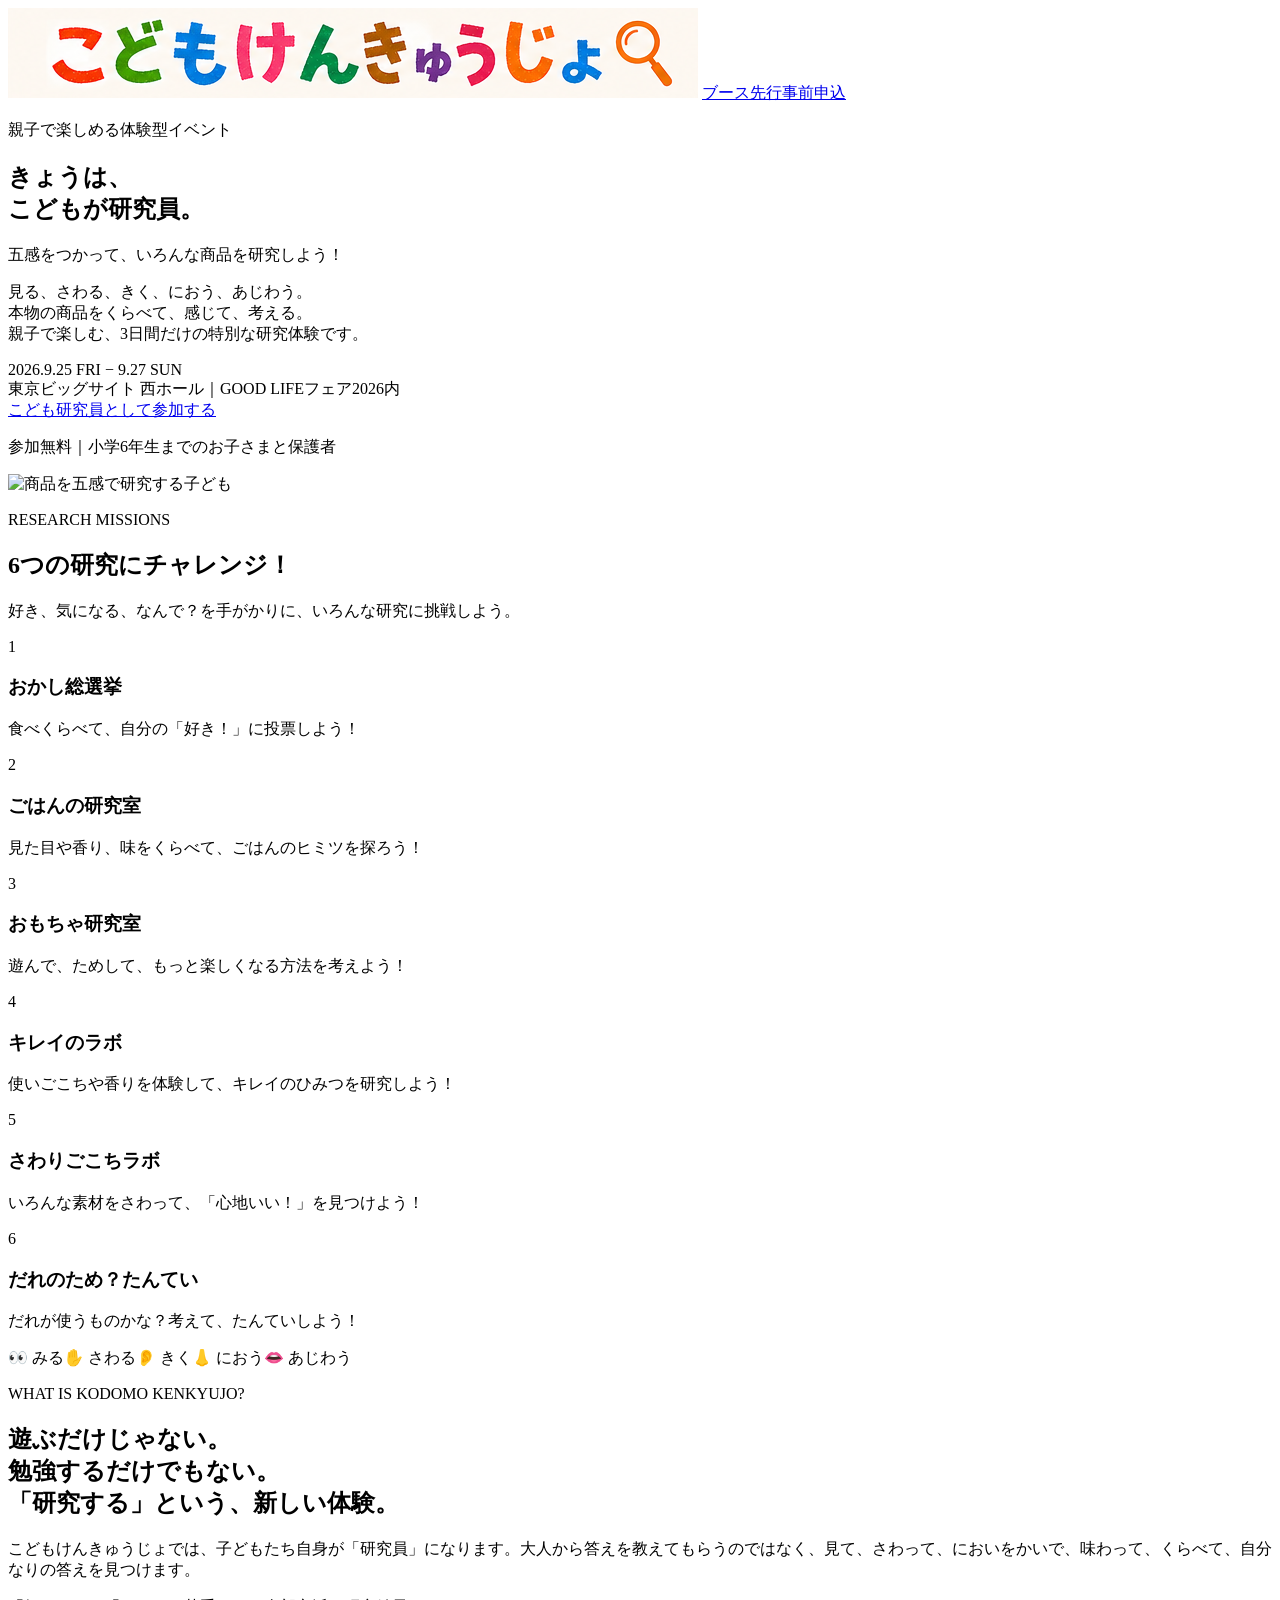
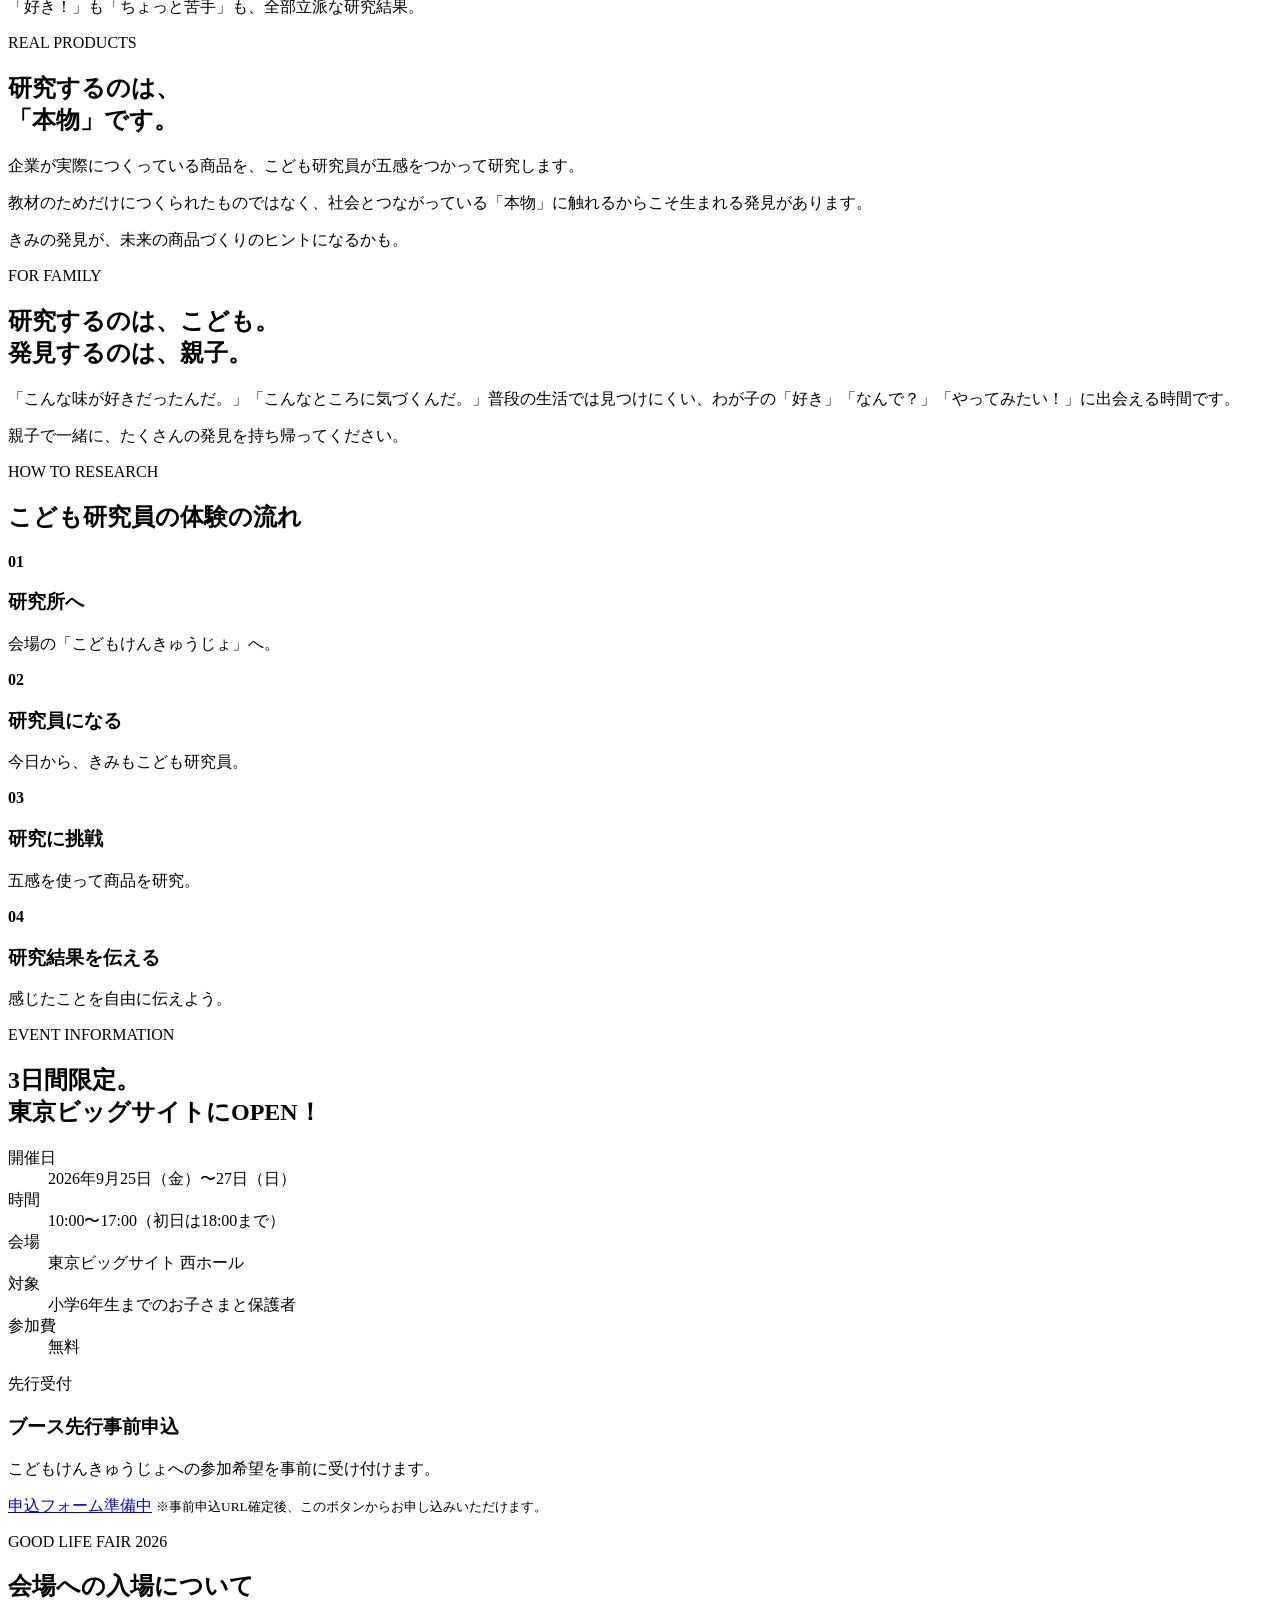
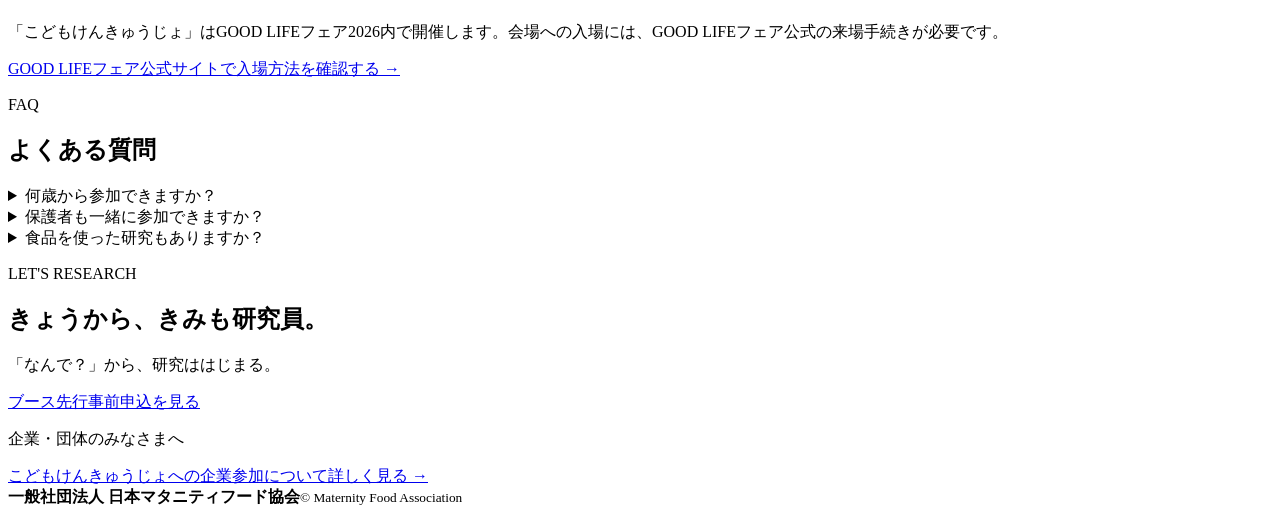
==== toc/index.html @ bef68f4d "Add general visitor LP" ====
<!doctype html>
<html lang="ja">
<head>
<meta charset="utf-8">
<meta name="viewport" content="width=device-width,initial-scale=1">
<title>たべものとくらしの こどもけんきゅうじょ｜きょうは、こどもが研究員。</title>
<meta name="description" content="こどもが研究員になり、五感で本物の商品を研究する親子向け体験イベント。2026年9月25日〜27日、東京ビッグサイト GOOD LIFEフェア2026内で開催。">
<link rel="stylesheet" href="style.css">
</head>
<body>
<header class="site-header">
  <div class="wrap header-inner">
    <a href="#top" class="brand"><img src="../kodomokenkyuujyo_logo.png" alt="たべものとくらしの こどもけんきゅうじょ"></a>
    <a class="header-link" href="#entry">ブース先行事前申込</a>
  </div>
</header>
<main id="top">
<section class="hero">
  <div class="wrap hero-grid">
    <div class="hero-copy">
      <p class="eyebrow">親子で楽しめる体験型イベント</p>
      <h1>きょうは、<br><span>こども</span>が研究員。</h1>
      <p class="hero-lead">五感をつかって、いろんな商品を研究しよう！</p>
      <p class="hero-text">見る、さわる、きく、におう、あじわう。<br>本物の商品をくらべて、感じて、考える。<br>親子で楽しむ、3日間だけの特別な研究体験です。</p>
      <div class="event-chip">2026.9.25 FRI − 9.27 SUN<br>東京ビッグサイト 西ホール｜GOOD LIFEフェア2026内</div>
      <a class="btn primary" href="#entry">こども研究員として参加する</a>
      <p class="micro">参加無料｜小学6年生までのお子さまと保護者</p>
    </div>
    <div class="hero-photo"><img src="main-photo.png" alt="商品を五感で研究する子ども"></div>
  </div>
</section>

<section class="section missions">
  <div class="wrap">
    <p class="section-label">RESEARCH MISSIONS</p>
    <h2>6つの研究にチャレンジ！</h2>
    <p class="section-intro">好き、気になる、なんで？を手がかりに、いろんな研究に挑戦しよう。</p>
    <div class="mission-grid">
      <article><span class="num c1">1</span><h3>おかし総選挙</h3><p>食べくらべて、自分の「好き！」に投票しよう！</p></article>
      <article><span class="num c2">2</span><h3>ごはんの研究室</h3><p>見た目や香り、味をくらべて、ごはんのヒミツを探ろう！</p></article>
      <article><span class="num c3">3</span><h3>おもちゃ研究室</h3><p>遊んで、ためして、もっと楽しくなる方法を考えよう！</p></article>
      <article><span class="num c4">4</span><h3>キレイのラボ</h3><p>使いごこちや香りを体験して、キレイのひみつを研究しよう！</p></article>
      <article><span class="num c5">5</span><h3>さわりごこちラボ</h3><p>いろんな素材をさわって、「心地いい！」を見つけよう！</p></article>
      <article><span class="num c6">6</span><h3>だれのため？たんてい</h3><p>だれが使うものかな？考えて、たんていしよう！</p></article>
    </div>
    <div class="sense-row">
      <span>👀 みる</span><span>✋ さわる</span><span>👂 きく</span><span>👃 におう</span><span>👄 あじわう</span>
    </div>
  </div>
</section>

<section class="section about">
  <div class="wrap narrow">
    <p class="section-label">WHAT IS KODOMO KENKYUJO?</p>
    <h2>遊ぶだけじゃない。<br>勉強するだけでもない。<br>「研究する」という、新しい体験。</h2>
    <p>こどもけんきゅうじょでは、子どもたち自身が「研究員」になります。大人から答えを教えてもらうのではなく、見て、さわって、においをかいで、味わって、くらべて、自分なりの答えを見つけます。</p>
    <p class="catch">「好き！」も「ちょっと苦手」も、全部立派な研究結果。</p>
  </div>
</section>

<section class="section real">
  <div class="wrap split">
    <div><p class="section-label">REAL PRODUCTS</p><h2>研究するのは、<br>「本物」です。</h2></div>
    <div><p>企業が実際につくっている商品を、こども研究員が五感をつかって研究します。</p><p>教材のためだけにつくられたものではなく、社会とつながっている「本物」に触れるからこそ生まれる発見があります。</p><p class="accent">きみの発見が、未来の商品づくりのヒントになるかも。</p></div>
  </div>
</section>

<section class="section parents">
  <div class="wrap narrow center">
    <p class="section-label">FOR FAMILY</p>
    <h2>研究するのは、こども。<br>発見するのは、親子。</h2>
    <p>「こんな味が好きだったんだ。」「こんなところに気づくんだ。」普段の生活では見つけにくい、わが子の「好き」「なんで？」「やってみたい！」に出会える時間です。</p>
    <p>親子で一緒に、たくさんの発見を持ち帰ってください。</p>
  </div>
</section>

<section class="section flow">
  <div class="wrap">
    <p class="section-label">HOW TO RESEARCH</p>
    <h2>こども研究員の体験の流れ</h2>
    <div class="flow-grid">
      <div><b>01</b><h3>研究所へ</h3><p>会場の「こどもけんきゅうじょ」へ。</p></div>
      <div><b>02</b><h3>研究員になる</h3><p>今日から、きみもこども研究員。</p></div>
      <div><b>03</b><h3>研究に挑戦</h3><p>五感を使って商品を研究。</p></div>
      <div><b>04</b><h3>研究結果を伝える</h3><p>感じたことを自由に伝えよう。</p></div>
    </div>
  </div>
</section>

<section class="section event" id="entry">
  <div class="wrap event-card">
    <div>
      <p class="section-label">EVENT INFORMATION</p>
      <h2>3日間限定。<br>東京ビッグサイトにOPEN！</h2>
      <dl><div><dt>開催日</dt><dd>2026年9月25日（金）〜27日（日）</dd></div><div><dt>時間</dt><dd>10:00〜17:00（初日は18:00まで）</dd></div><div><dt>会場</dt><dd>東京ビッグサイト 西ホール</dd></div><div><dt>対象</dt><dd>小学6年生までのお子さまと保護者</dd></div><div><dt>参加費</dt><dd>無料</dd></div></dl>
    </div>
    <div class="entry-box">
      <span class="badge">先行受付</span>
      <h3>ブース先行事前申込</h3>
      <p>こどもけんきゅうじょへの参加希望を事前に受け付けます。</p>
      <a class="btn primary" href="#" aria-disabled="true">申込フォーム準備中</a>
      <small>※事前申込URL確定後、このボタンからお申し込みいただけます。</small>
    </div>
  </div>
</section>

<section class="section goodlife">
  <div class="wrap narrow center">
    <p class="section-label">GOOD LIFE FAIR 2026</p>
    <h2>会場への入場について</h2>
    <p>「こどもけんきゅうじょ」はGOOD LIFEフェア2026内で開催します。会場への入場には、GOOD LIFEフェア公式の来場手続きが必要です。</p>
    <a class="text-link" href="https://goodlife-fair.jp/" target="_blank" rel="noopener">GOOD LIFEフェア公式サイトで入場方法を確認する →</a>
  </div>
</section>

<section class="section faq">
  <div class="wrap narrow">
    <p class="section-label">FAQ</p><h2>よくある質問</h2>
    <details><summary>何歳から参加できますか？</summary><p>小学6年生までのお子さまを対象としています。研究内容によって対象年齢が異なる場合があります。</p></details>
    <details><summary>保護者も一緒に参加できますか？</summary><p>はい。お子さまの研究の様子を一緒にお楽しみください。小さなお子さまは保護者同伴でご参加ください。</p></details>
    <details><summary>食品を使った研究もありますか？</summary><p>研究内容によって食品を使用する場合があります。アレルギーに関する注意事項は各研究の案内をご確認ください。</p></details>
  </div>
</section>

<section class="final-cta">
  <div class="wrap narrow center"><p class="section-label">LET'S RESEARCH</p><h2>きょうから、きみも研究員。</h2><p>「なんで？」から、研究ははじまる。</p><a class="btn light" href="#entry">ブース先行事前申込を見る</a></div>
</section>

<section class="business-link">
  <div class="wrap narrow center"><p>企業・団体のみなさまへ</p><a href="../index.html">こどもけんきゅうじょへの企業参加について詳しく見る →</a></div>
</section>
</main>
<footer><div class="wrap"><strong>一般社団法人 日本マタニティフード協会</strong><small>© Maternity Food Association</small></div></footer>
</body>
</html>
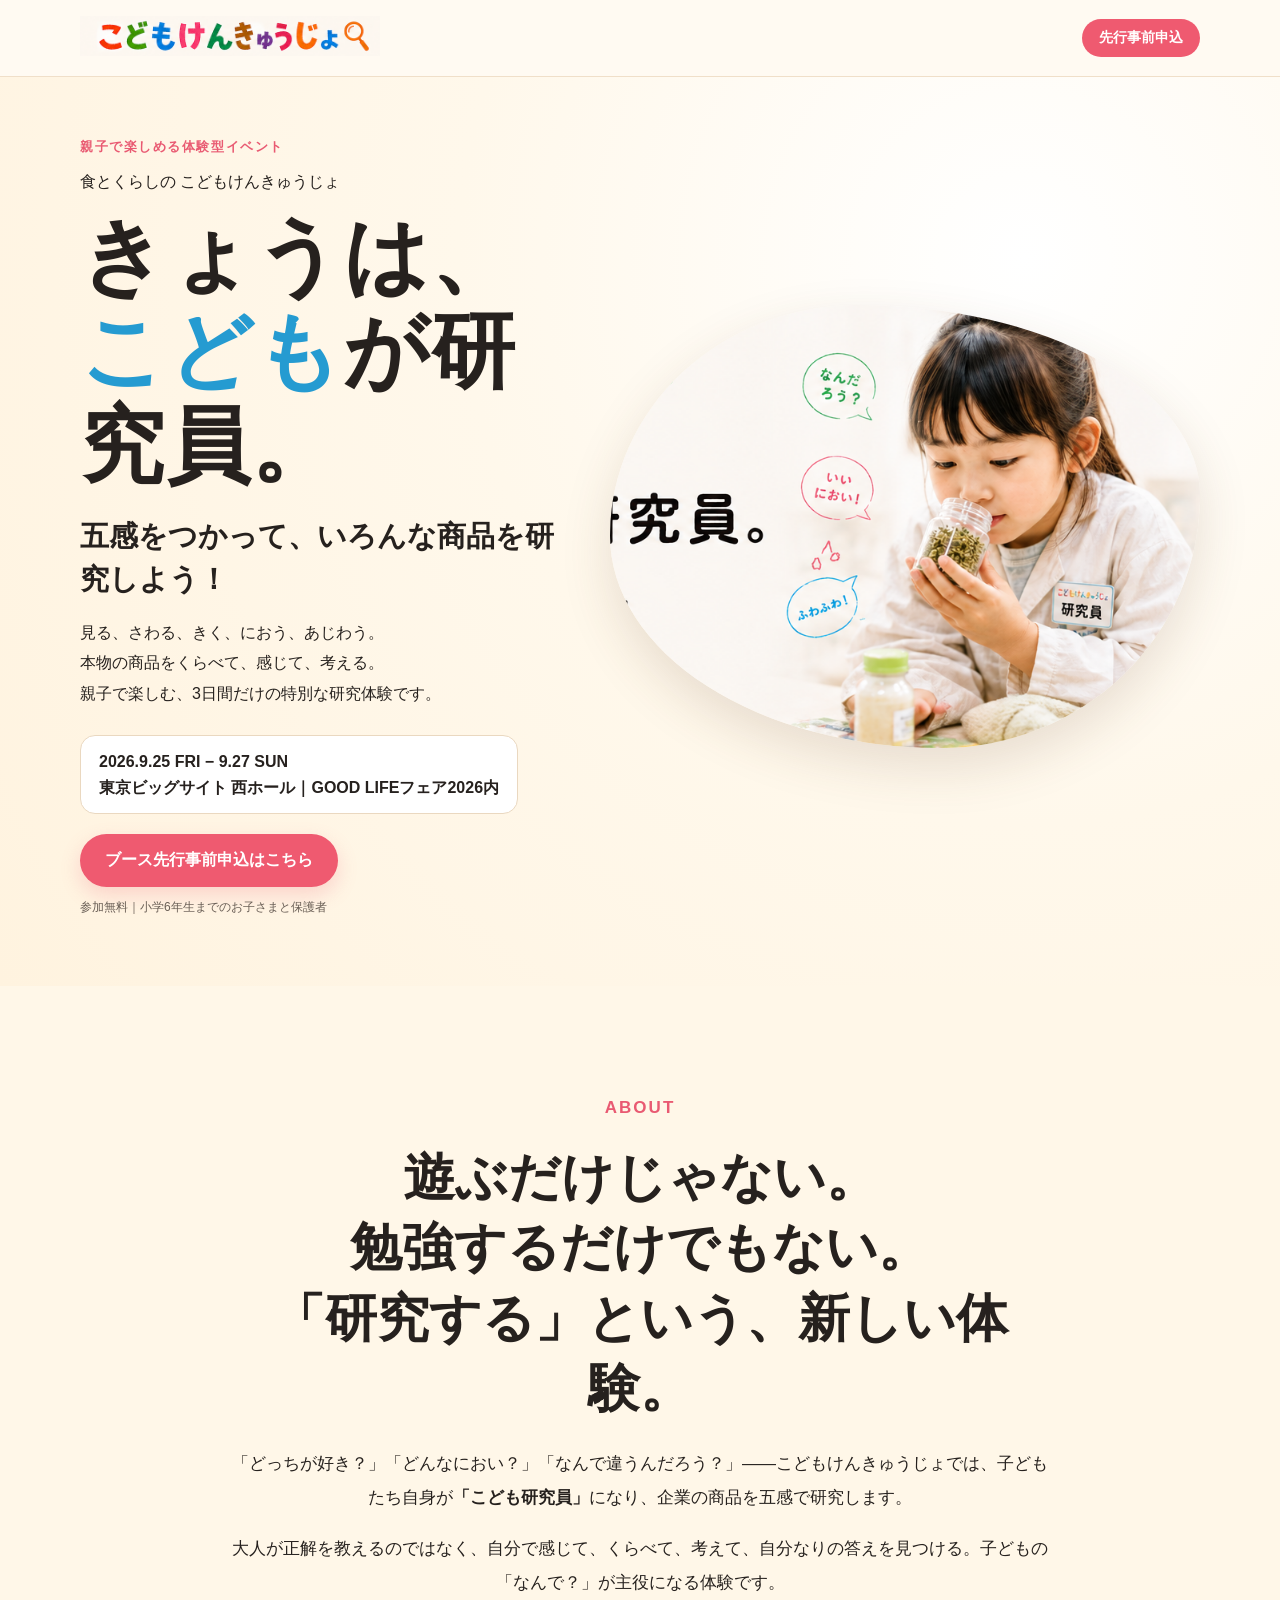
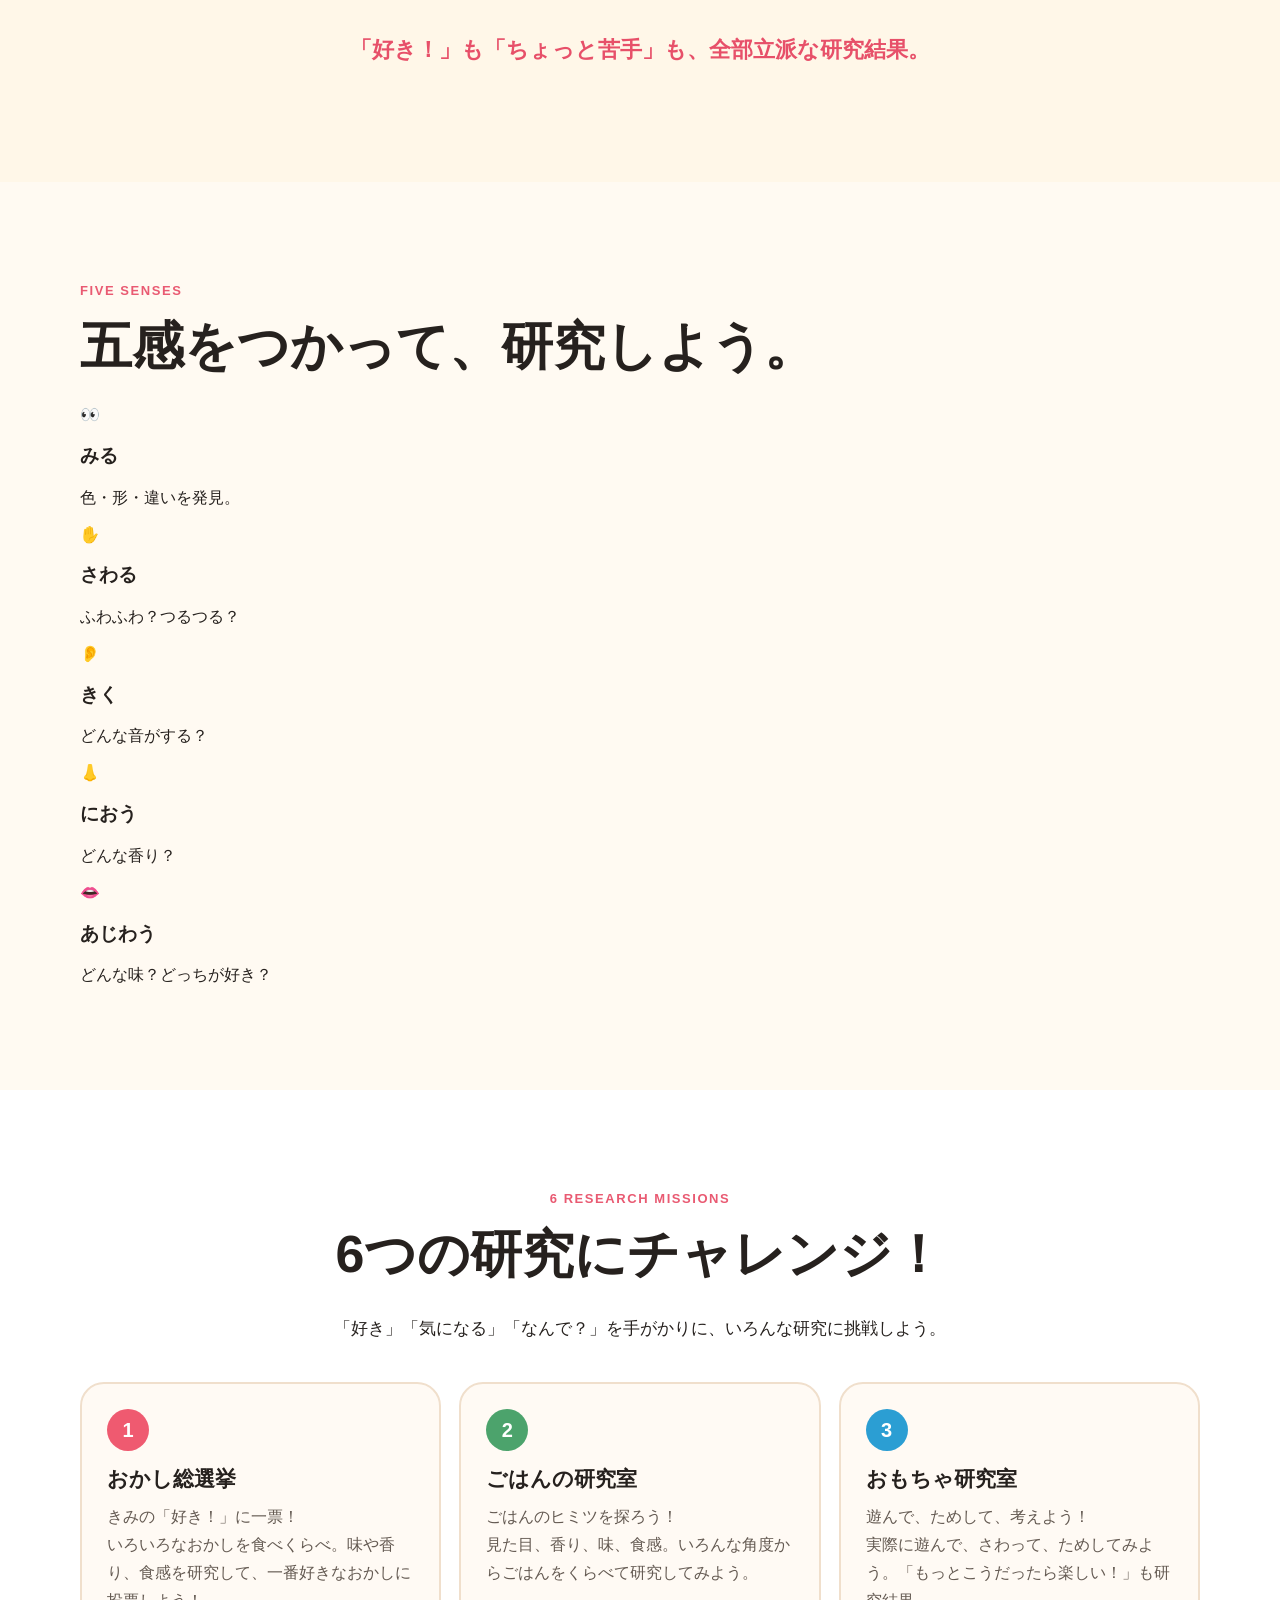
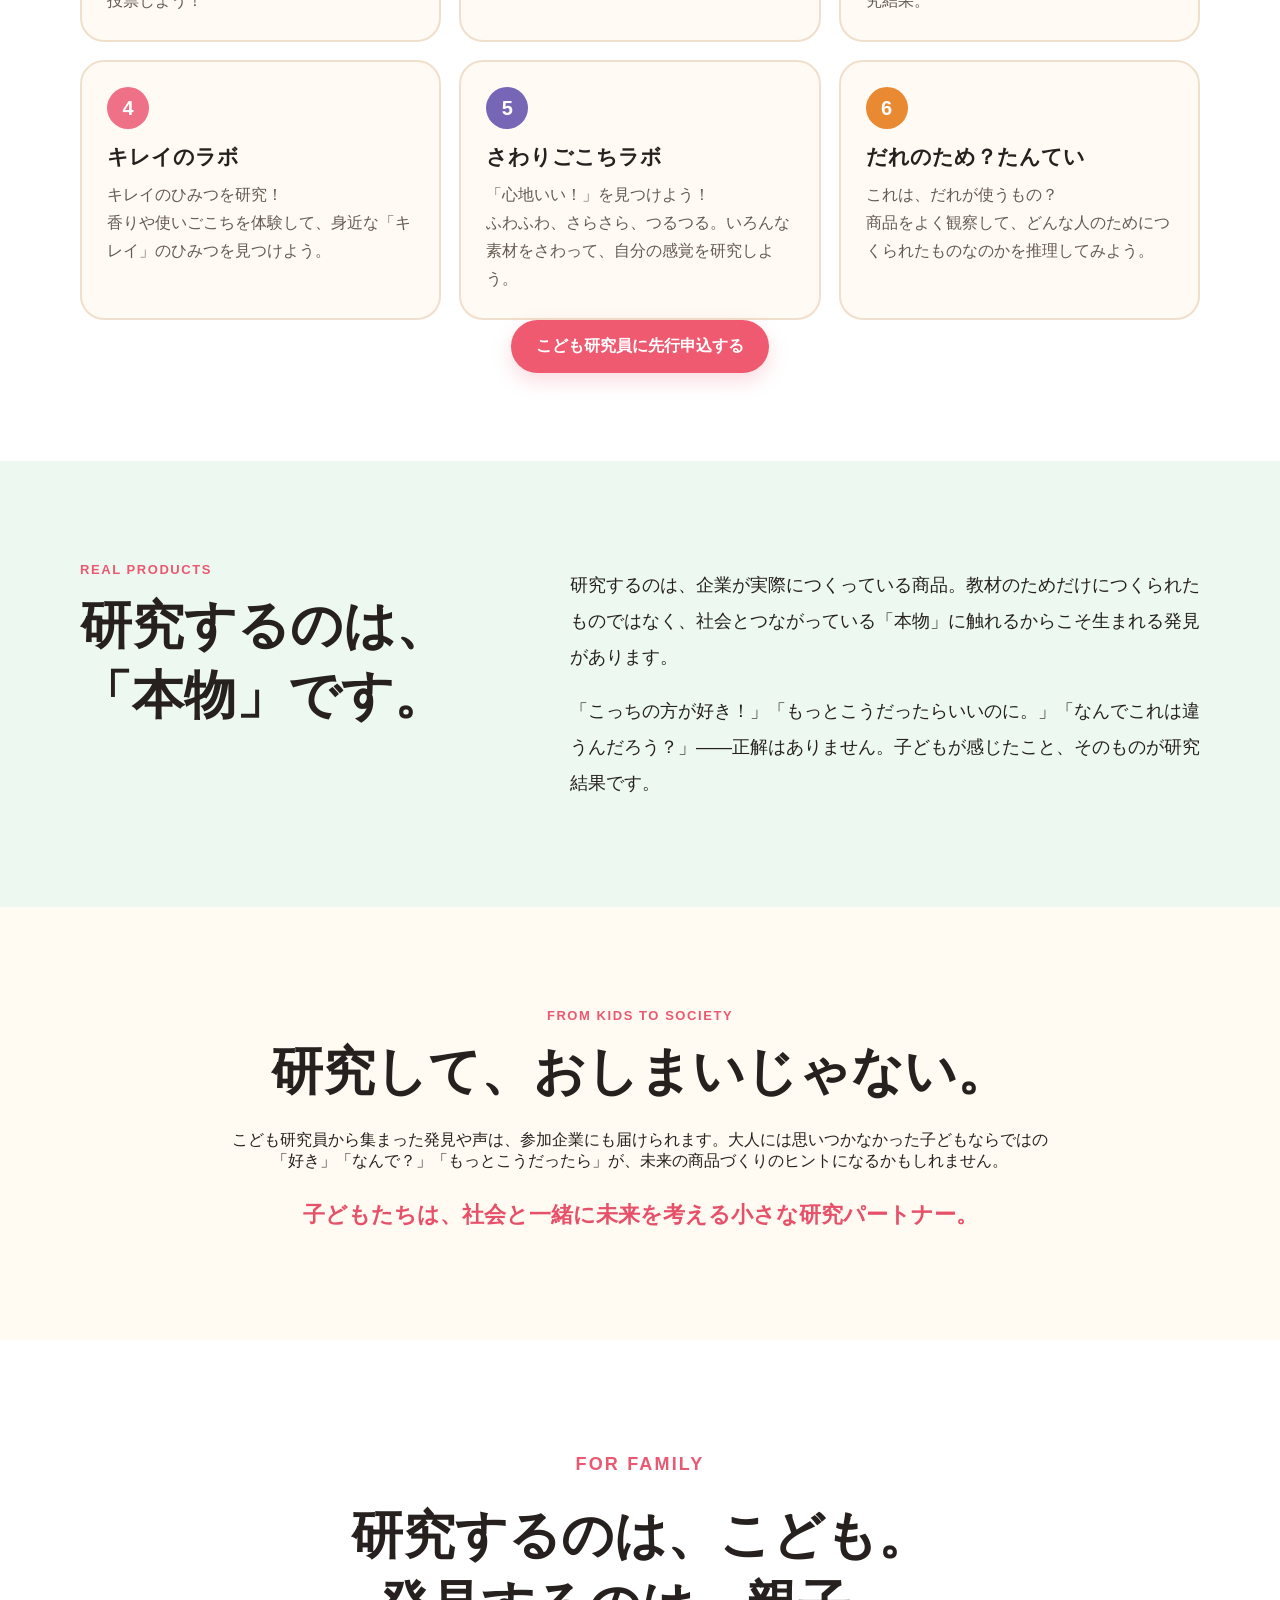
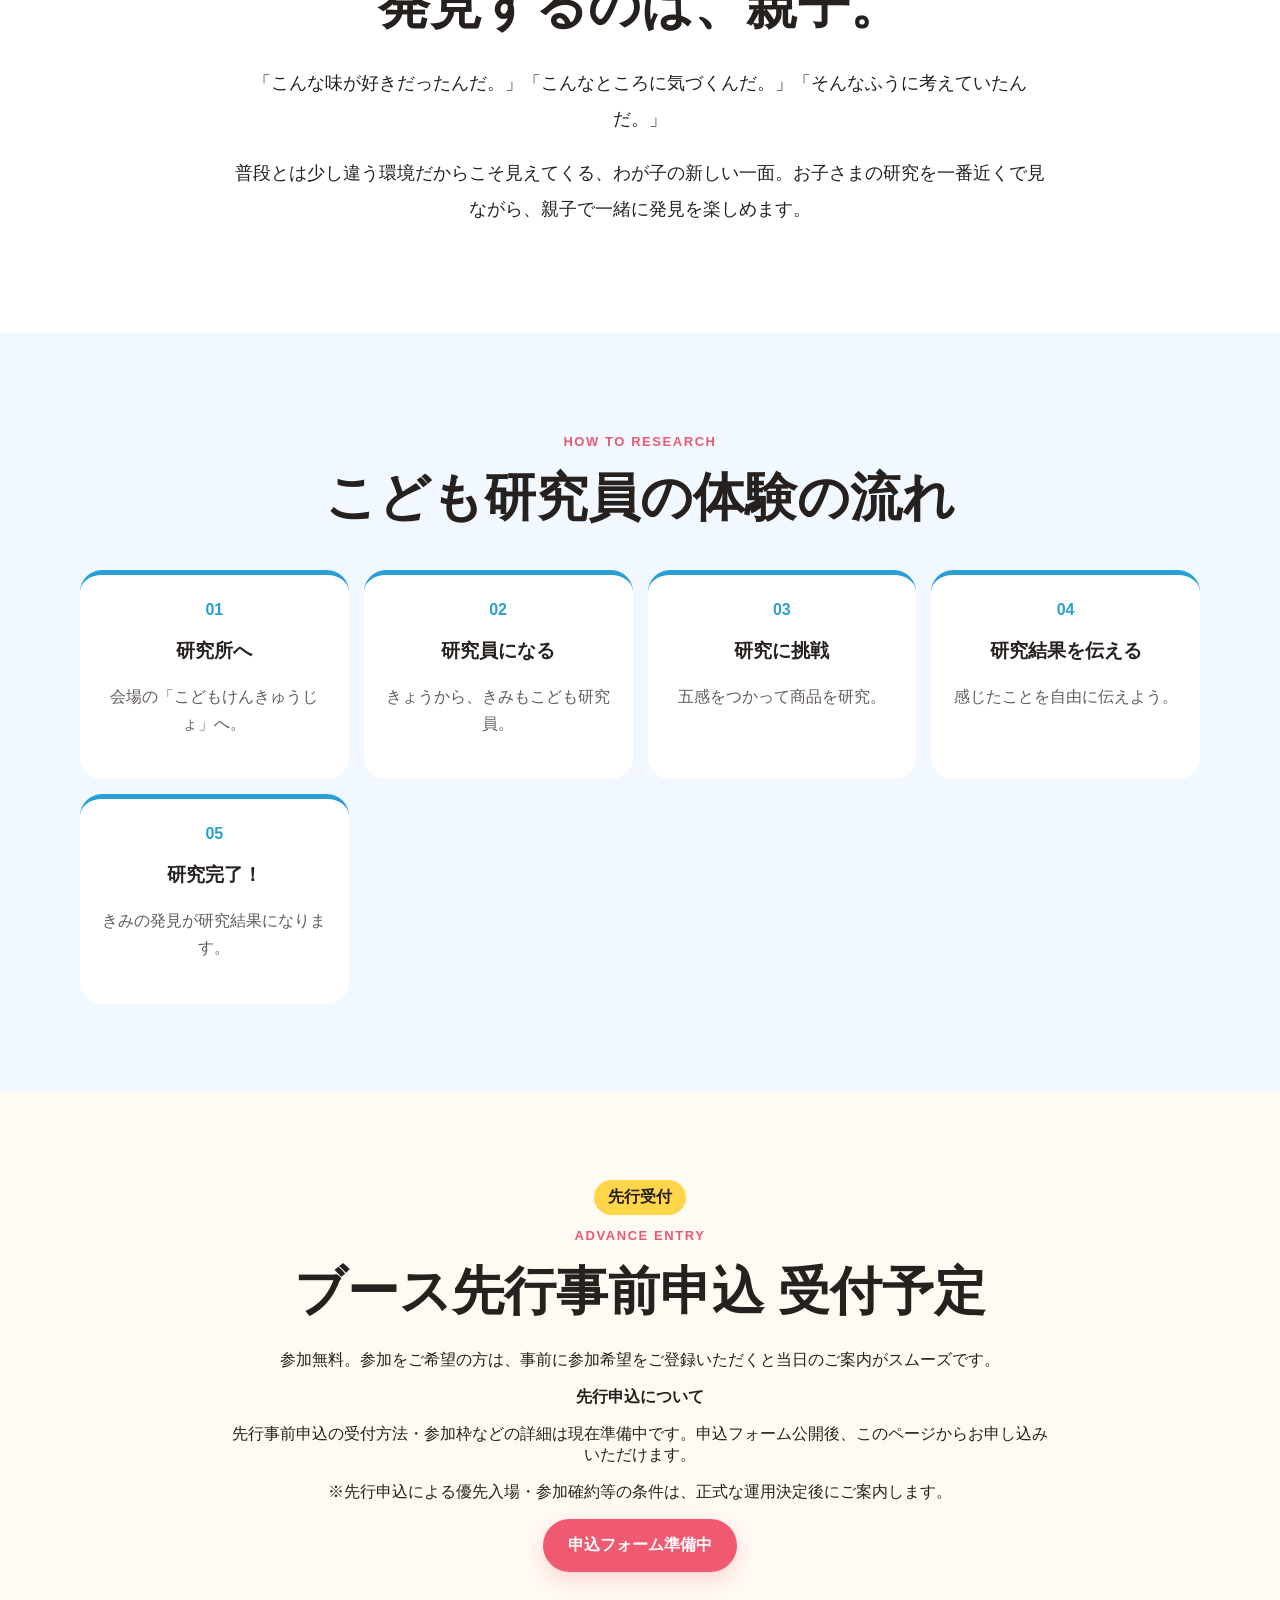
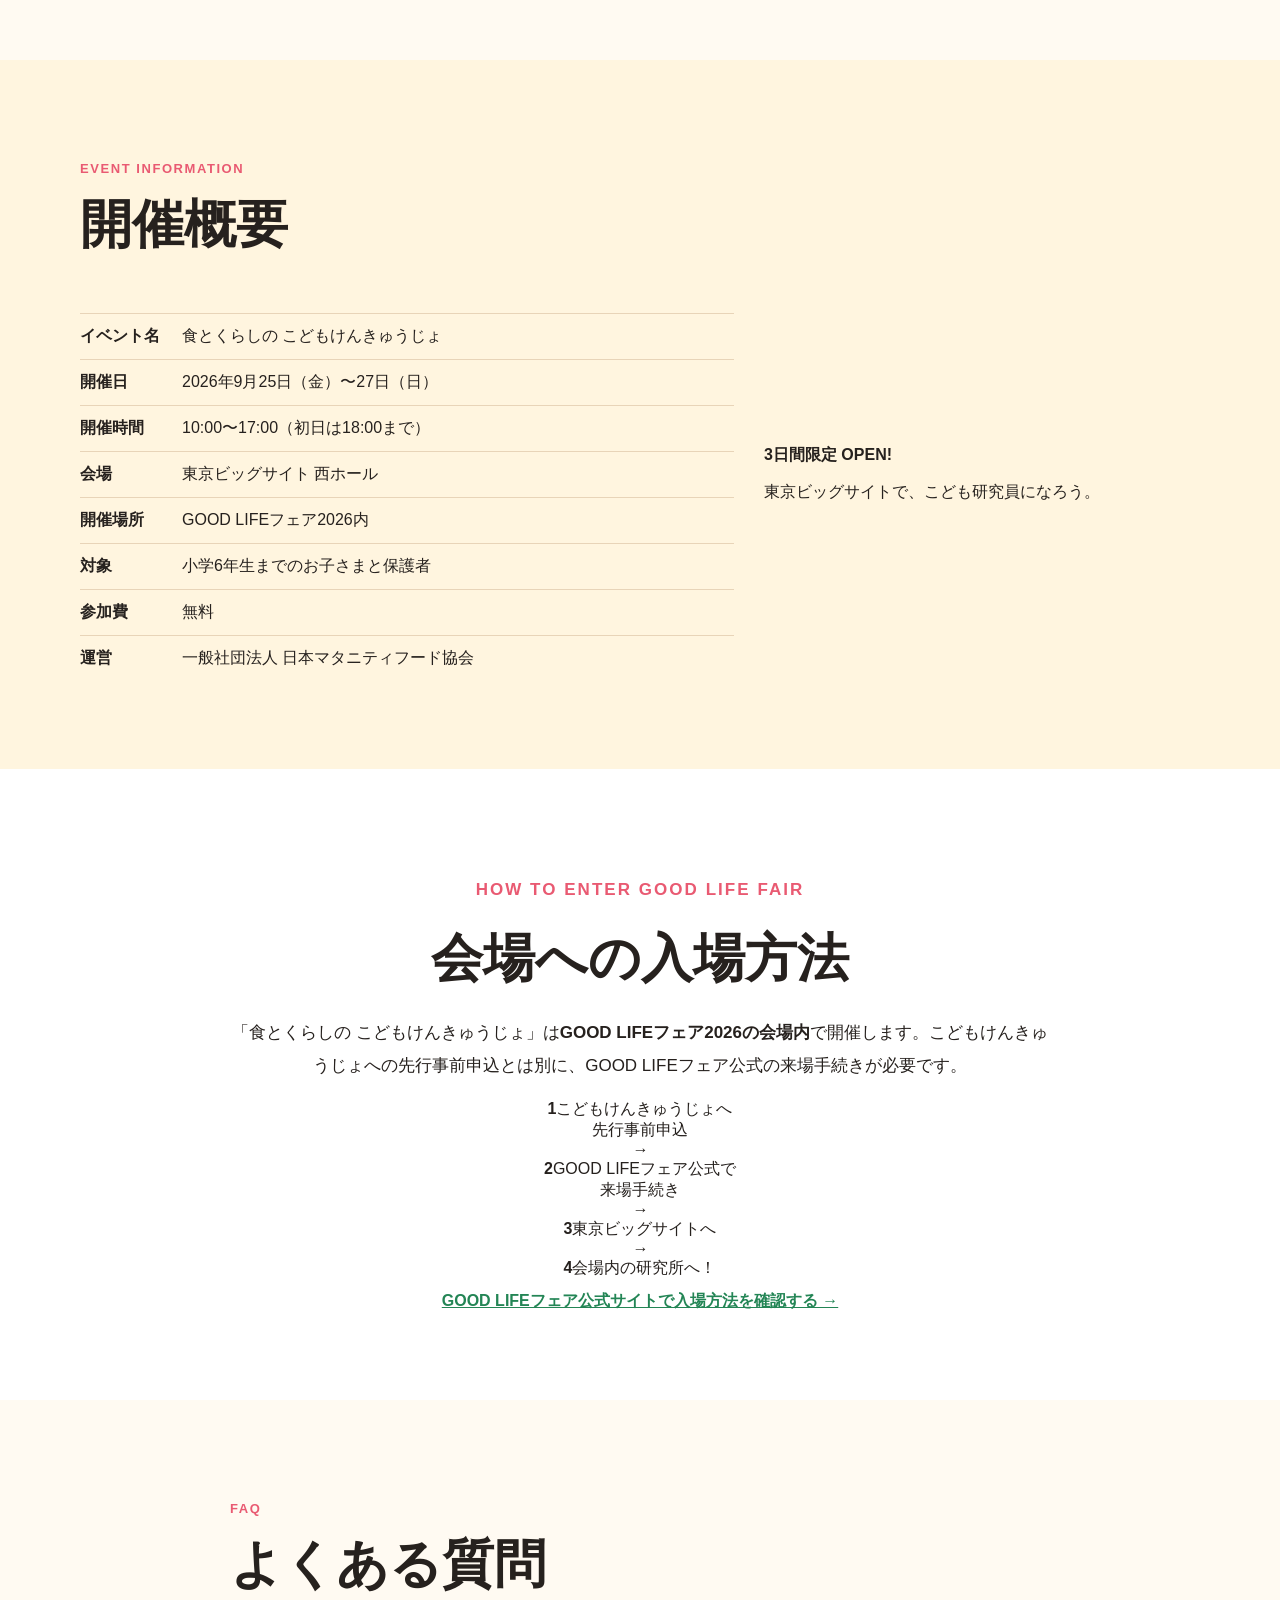
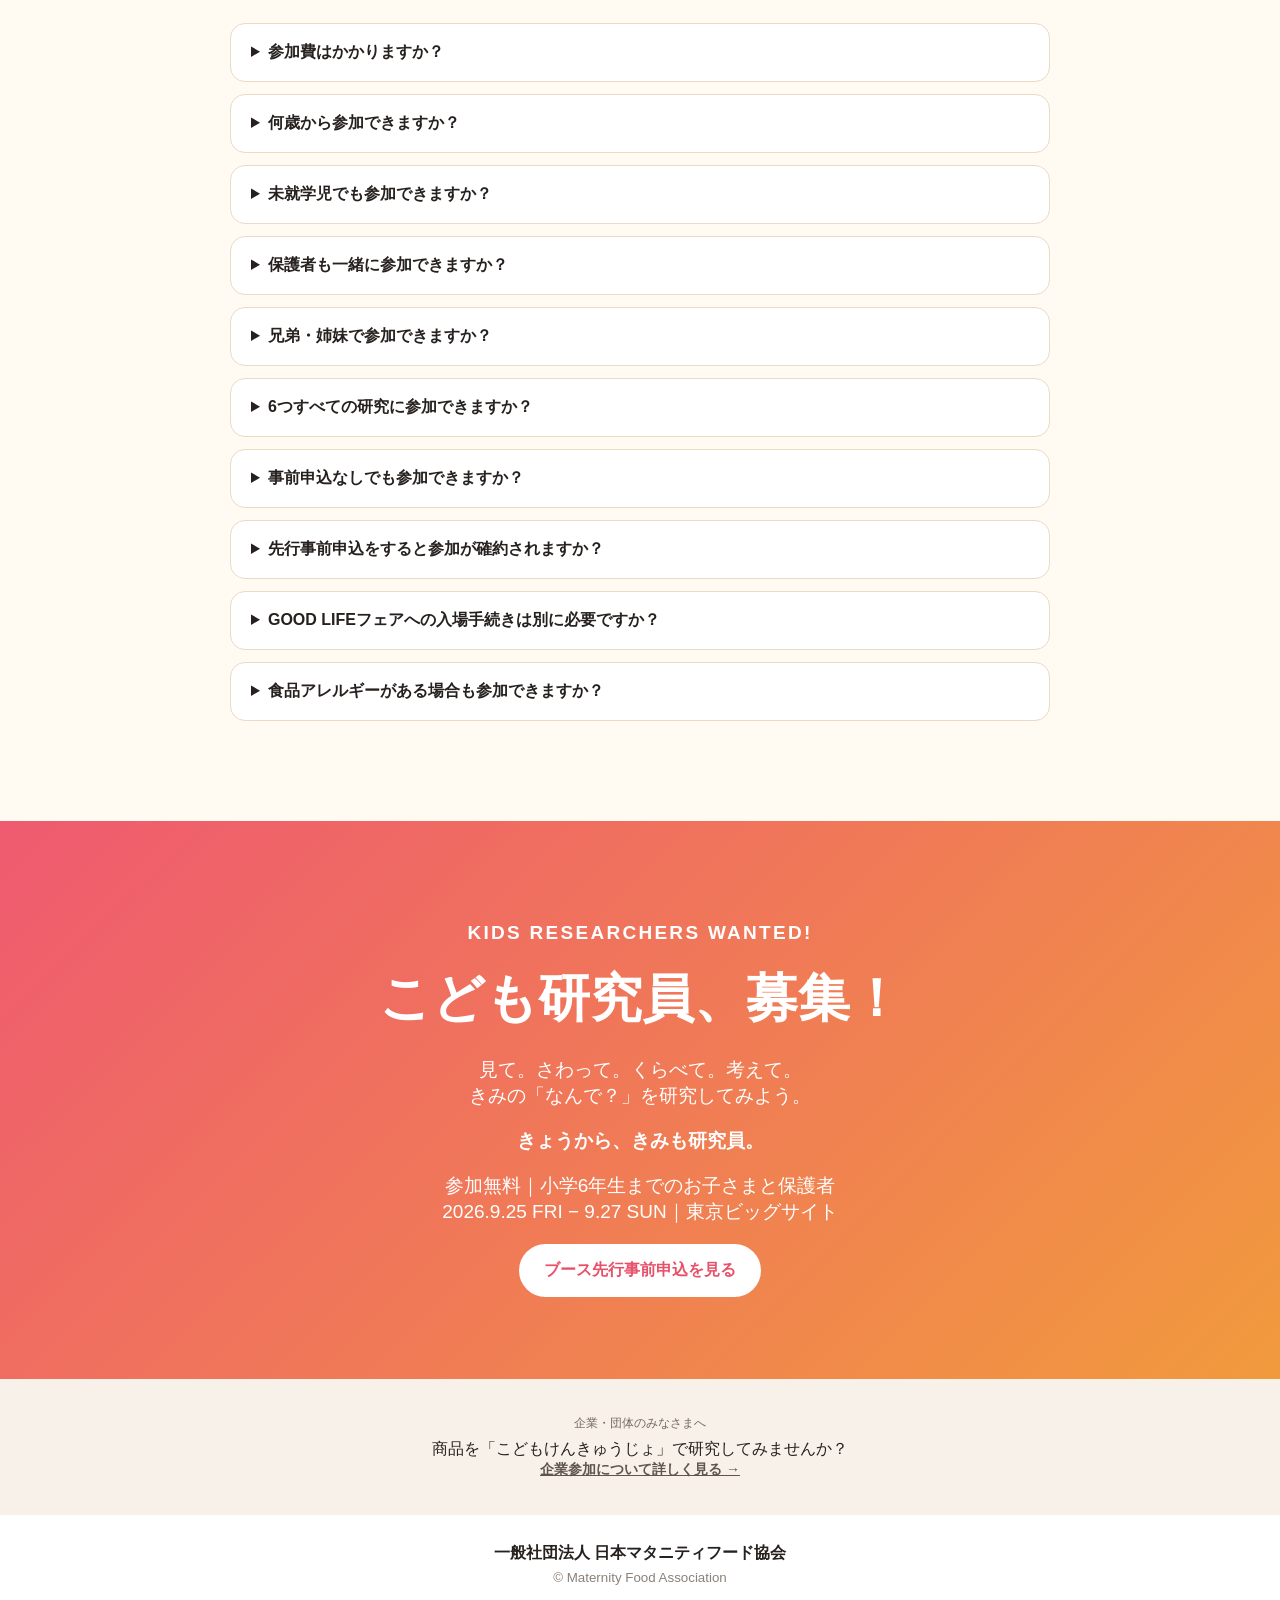
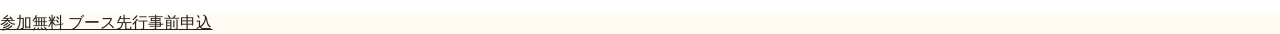
==== commit 100a3486: "Expand general visitor LP content and entry flow" ====
--- a/toc/index.html
+++ b/toc/index.html
@@ -3,133 +3,42 @@
 <head>
 <meta charset="utf-8">
 <meta name="viewport" content="width=device-width,initial-scale=1">
-<title>たべものとくらしの こどもけんきゅうじょ｜きょうは、こどもが研究員。</title>
-<meta name="description" content="こどもが研究員になり、五感で本物の商品を研究する親子向け体験イベント。2026年9月25日〜27日、東京ビッグサイト GOOD LIFEフェア2026内で開催。">
+<title>食とくらしの こどもけんきゅうじょ｜きょうは、こどもが研究員。</title>
+<meta name="description" content="子どもが研究員になり、五感で本物の商品を研究する親子向け体験イベント。2026年9月25日〜27日、東京ビッグサイト GOOD LIFEフェア2026内で開催。参加無料・ブース先行事前申込受付予定。">
 <link rel="stylesheet" href="style.css">
 </head>
 <body>
-<header class="site-header">
-  <div class="wrap header-inner">
-    <a href="#top" class="brand"><img src="../kodomokenkyuujyo_logo.png" alt="たべものとくらしの こどもけんきゅうじょ"></a>
-    <a class="header-link" href="#entry">ブース先行事前申込</a>
-  </div>
-</header>
+<header class="site-header"><div class="wrap header-inner"><a href="#top" class="brand"><img src="../kodomokenkyuujyo_logo.png" alt="食とくらしの こどもけんきゅうじょ"></a><a class="header-link" href="#entry">先行事前申込</a></div></header>
 <main id="top">
-<section class="hero">
-  <div class="wrap hero-grid">
-    <div class="hero-copy">
-      <p class="eyebrow">親子で楽しめる体験型イベント</p>
-      <h1>きょうは、<br><span>こども</span>が研究員。</h1>
-      <p class="hero-lead">五感をつかって、いろんな商品を研究しよう！</p>
-      <p class="hero-text">見る、さわる、きく、におう、あじわう。<br>本物の商品をくらべて、感じて、考える。<br>親子で楽しむ、3日間だけの特別な研究体験です。</p>
-      <div class="event-chip">2026.9.25 FRI − 9.27 SUN<br>東京ビッグサイト 西ホール｜GOOD LIFEフェア2026内</div>
-      <a class="btn primary" href="#entry">こども研究員として参加する</a>
-      <p class="micro">参加無料｜小学6年生までのお子さまと保護者</p>
-    </div>
-    <div class="hero-photo"><img src="main-photo.png" alt="商品を五感で研究する子ども"></div>
-  </div>
-</section>
+<section class="hero"><div class="wrap hero-grid"><div class="hero-copy"><p class="eyebrow">親子で楽しめる体験型イベント</p><p class="official-name">食とくらしの こどもけんきゅうじょ</p><h1>きょうは、<br><span>こども</span>が研究員。</h1><p class="hero-lead">五感をつかって、いろんな商品を研究しよう！</p><p class="hero-text">見る、さわる、きく、におう、あじわう。<br>本物の商品をくらべて、感じて、考える。<br>親子で楽しむ、3日間だけの特別な研究体験です。</p><div class="event-chip">2026.9.25 FRI − 9.27 SUN<br>東京ビッグサイト 西ホール｜GOOD LIFEフェア2026内</div><a class="btn primary" href="#entry">ブース先行事前申込はこちら</a><p class="micro">参加無料｜小学6年生までのお子さまと保護者</p></div><div class="hero-photo"><img src="main-photo.png" alt="こども研究員の体験イメージ"></div></div></section>
 
-<section class="section missions">
-  <div class="wrap">
-    <p class="section-label">RESEARCH MISSIONS</p>
-    <h2>6つの研究にチャレンジ！</h2>
-    <p class="section-intro">好き、気になる、なんで？を手がかりに、いろんな研究に挑戦しよう。</p>
-    <div class="mission-grid">
-      <article><span class="num c1">1</span><h3>おかし総選挙</h3><p>食べくらべて、自分の「好き！」に投票しよう！</p></article>
-      <article><span class="num c2">2</span><h3>ごはんの研究室</h3><p>見た目や香り、味をくらべて、ごはんのヒミツを探ろう！</p></article>
-      <article><span class="num c3">3</span><h3>おもちゃ研究室</h3><p>遊んで、ためして、もっと楽しくなる方法を考えよう！</p></article>
-      <article><span class="num c4">4</span><h3>キレイのラボ</h3><p>使いごこちや香りを体験して、キレイのひみつを研究しよう！</p></article>
-      <article><span class="num c5">5</span><h3>さわりごこちラボ</h3><p>いろんな素材をさわって、「心地いい！」を見つけよう！</p></article>
-      <article><span class="num c6">6</span><h3>だれのため？たんてい</h3><p>だれが使うものかな？考えて、たんていしよう！</p></article>
-    </div>
-    <div class="sense-row">
-      <span>👀 みる</span><span>✋ さわる</span><span>👂 きく</span><span>👃 におう</span><span>👄 あじわう</span>
-    </div>
-  </div>
-</section>
+<section class="section about"><div class="wrap narrow"><p class="section-label">ABOUT</p><h2>遊ぶだけじゃない。<br>勉強するだけでもない。<br>「研究する」という、新しい体験。</h2><p>「どっちが好き？」「どんなにおい？」「なんで違うんだろう？」――こどもけんきゅうじょでは、子どもたち自身が<strong>「こども研究員」</strong>になり、企業の商品を五感で研究します。</p><p>大人が正解を教えるのではなく、自分で感じて、くらべて、考えて、自分なりの答えを見つける。子どもの「なんで？」が主役になる体験です。</p><p class="catch">「好き！」も「ちょっと苦手」も、全部立派な研究結果。</p></div></section>
 
-<section class="section about">
-  <div class="wrap narrow">
-    <p class="section-label">WHAT IS KODOMO KENKYUJO?</p>
-    <h2>遊ぶだけじゃない。<br>勉強するだけでもない。<br>「研究する」という、新しい体験。</h2>
-    <p>こどもけんきゅうじょでは、子どもたち自身が「研究員」になります。大人から答えを教えてもらうのではなく、見て、さわって、においをかいで、味わって、くらべて、自分なりの答えを見つけます。</p>
-    <p class="catch">「好き！」も「ちょっと苦手」も、全部立派な研究結果。</p>
-  </div>
-</section>
+<section class="section senses"><div class="wrap"><p class="section-label">FIVE SENSES</p><h2>五感をつかって、研究しよう。</h2><div class="sense-cards"><div><b>👀</b><h3>みる</h3><p>色・形・違いを発見。</p></div><div><b>✋</b><h3>さわる</h3><p>ふわふわ？つるつる？</p></div><div><b>👂</b><h3>きく</h3><p>どんな音がする？</p></div><div><b>👃</b><h3>におう</h3><p>どんな香り？</p></div><div><b>👄</b><h3>あじわう</h3><p>どんな味？どっちが好き？</p></div></div></div></section>
 
-<section class="section real">
-  <div class="wrap split">
-    <div><p class="section-label">REAL PRODUCTS</p><h2>研究するのは、<br>「本物」です。</h2></div>
-    <div><p>企業が実際につくっている商品を、こども研究員が五感をつかって研究します。</p><p>教材のためだけにつくられたものではなく、社会とつながっている「本物」に触れるからこそ生まれる発見があります。</p><p class="accent">きみの発見が、未来の商品づくりのヒントになるかも。</p></div>
-  </div>
-</section>
+<section class="section missions"><div class="wrap"><p class="section-label">6 RESEARCH MISSIONS</p><h2>6つの研究にチャレンジ！</h2><p class="section-intro">「好き」「気になる」「なんで？」を手がかりに、いろんな研究に挑戦しよう。</p><div class="mission-grid"><article><span class="num c1">1</span><h3>おかし総選挙</h3><p class="mission-catch">きみの「好き！」に一票！</p><p>いろいろなおかしを食べくらべ。味や香り、食感を研究して、一番好きなおかしに投票しよう！</p></article><article><span class="num c2">2</span><h3>ごはんの研究室</h3><p class="mission-catch">ごはんのヒミツを探ろう！</p><p>見た目、香り、味、食感。いろんな角度からごはんをくらべて研究してみよう。</p></article><article><span class="num c3">3</span><h3>おもちゃ研究室</h3><p class="mission-catch">遊んで、ためして、考えよう！</p><p>実際に遊んで、さわって、ためしてみよう。「もっとこうだったら楽しい！」も研究結果。</p></article><article><span class="num c4">4</span><h3>キレイのラボ</h3><p class="mission-catch">キレイのひみつを研究！</p><p>香りや使いごこちを体験して、身近な「キレイ」のひみつを見つけよう。</p></article><article><span class="num c5">5</span><h3>さわりごこちラボ</h3><p class="mission-catch">「心地いい！」を見つけよう！</p><p>ふわふわ、さらさら、つるつる。いろんな素材をさわって、自分の感覚を研究しよう。</p></article><article><span class="num c6">6</span><h3>だれのため？たんてい</h3><p class="mission-catch">これは、だれが使うもの？</p><p>商品をよく観察して、どんな人のためにつくられたものなのかを推理してみよう。</p></article></div><div class="mid-cta"><a class="btn primary" href="#entry">こども研究員に先行申込する</a></div></div></section>
 
-<section class="section parents">
-  <div class="wrap narrow center">
-    <p class="section-label">FOR FAMILY</p>
-    <h2>研究するのは、こども。<br>発見するのは、親子。</h2>
-    <p>「こんな味が好きだったんだ。」「こんなところに気づくんだ。」普段の生活では見つけにくい、わが子の「好き」「なんで？」「やってみたい！」に出会える時間です。</p>
-    <p>親子で一緒に、たくさんの発見を持ち帰ってください。</p>
-  </div>
-</section>
+<section class="section real"><div class="wrap split"><div><p class="section-label">REAL PRODUCTS</p><h2>研究するのは、<br>「本物」です。</h2></div><div><p>研究するのは、企業が実際につくっている商品。教材のためだけにつくられたものではなく、社会とつながっている「本物」に触れるからこそ生まれる発見があります。</p><p>「こっちの方が好き！」「もっとこうだったらいいのに。」「なんでこれは違うんだろう？」――正解はありません。子どもが感じたこと、そのものが研究結果です。</p></div></div></section>
 
-<section class="section flow">
-  <div class="wrap">
-    <p class="section-label">HOW TO RESEARCH</p>
-    <h2>こども研究員の体験の流れ</h2>
-    <div class="flow-grid">
-      <div><b>01</b><h3>研究所へ</h3><p>会場の「こどもけんきゅうじょ」へ。</p></div>
-      <div><b>02</b><h3>研究員になる</h3><p>今日から、きみもこども研究員。</p></div>
-      <div><b>03</b><h3>研究に挑戦</h3><p>五感を使って商品を研究。</p></div>
-      <div><b>04</b><h3>研究結果を伝える</h3><p>感じたことを自由に伝えよう。</p></div>
-    </div>
-  </div>
-</section>
+<section class="section society"><div class="wrap narrow center"><p class="section-label">FROM KIDS TO SOCIETY</p><h2>研究して、おしまいじゃない。</h2><p>こども研究員から集まった発見や声は、参加企業にも届けられます。大人には思いつかなかった子どもならではの「好き」「なんで？」「もっとこうだったら」が、未来の商品づくりのヒントになるかもしれません。</p><p class="catch green">子どもたちは、社会と一緒に未来を考える小さな研究パートナー。</p></div></section>
 
-<section class="section event" id="entry">
-  <div class="wrap event-card">
-    <div>
-      <p class="section-label">EVENT INFORMATION</p>
-      <h2>3日間限定。<br>東京ビッグサイトにOPEN！</h2>
-      <dl><div><dt>開催日</dt><dd>2026年9月25日（金）〜27日（日）</dd></div><div><dt>時間</dt><dd>10:00〜17:00（初日は18:00まで）</dd></div><div><dt>会場</dt><dd>東京ビッグサイト 西ホール</dd></div><div><dt>対象</dt><dd>小学6年生までのお子さまと保護者</dd></div><div><dt>参加費</dt><dd>無料</dd></div></dl>
-    </div>
-    <div class="entry-box">
-      <span class="badge">先行受付</span>
-      <h3>ブース先行事前申込</h3>
-      <p>こどもけんきゅうじょへの参加希望を事前に受け付けます。</p>
-      <a class="btn primary" href="#" aria-disabled="true">申込フォーム準備中</a>
-      <small>※事前申込URL確定後、このボタンからお申し込みいただけます。</small>
-    </div>
-  </div>
-</section>
+<section class="section parents"><div class="wrap narrow center"><p class="section-label">FOR FAMILY</p><h2>研究するのは、こども。<br>発見するのは、親子。</h2><p>「こんな味が好きだったんだ。」「こんなところに気づくんだ。」「そんなふうに考えていたんだ。」</p><p>普段とは少し違う環境だからこそ見えてくる、わが子の新しい一面。お子さまの研究を一番近くで見ながら、親子で一緒に発見を楽しめます。</p></div></section>
 
-<section class="section goodlife">
-  <div class="wrap narrow center">
-    <p class="section-label">GOOD LIFE FAIR 2026</p>
-    <h2>会場への入場について</h2>
-    <p>「こどもけんきゅうじょ」はGOOD LIFEフェア2026内で開催します。会場への入場には、GOOD LIFEフェア公式の来場手続きが必要です。</p>
-    <a class="text-link" href="https://goodlife-fair.jp/" target="_blank" rel="noopener">GOOD LIFEフェア公式サイトで入場方法を確認する →</a>
-  </div>
-</section>
+<section class="section flow"><div class="wrap"><p class="section-label">HOW TO RESEARCH</p><h2>こども研究員の体験の流れ</h2><div class="flow-grid five"><div><b>01</b><h3>研究所へ</h3><p>会場の「こどもけんきゅうじょ」へ。</p></div><div><b>02</b><h3>研究員になる</h3><p>きょうから、きみもこども研究員。</p></div><div><b>03</b><h3>研究に挑戦</h3><p>五感をつかって商品を研究。</p></div><div><b>04</b><h3>研究結果を伝える</h3><p>感じたことを自由に伝えよう。</p></div><div><b>05</b><h3>研究完了！</h3><p>きみの発見が研究結果になります。</p></div></div></div></section>
 
-<section class="section faq">
-  <div class="wrap narrow">
-    <p class="section-label">FAQ</p><h2>よくある質問</h2>
-    <details><summary>何歳から参加できますか？</summary><p>小学6年生までのお子さまを対象としています。研究内容によって対象年齢が異なる場合があります。</p></details>
-    <details><summary>保護者も一緒に参加できますか？</summary><p>はい。お子さまの研究の様子を一緒にお楽しみください。小さなお子さまは保護者同伴でご参加ください。</p></details>
-    <details><summary>食品を使った研究もありますか？</summary><p>研究内容によって食品を使用する場合があります。アレルギーに関する注意事項は各研究の案内をご確認ください。</p></details>
-  </div>
-</section>
+<section class="section advance" id="entry"><div class="wrap narrow center"><span class="badge">先行受付</span><p class="section-label">ADVANCE ENTRY</p><h2>ブース先行事前申込 受付予定</h2><p class="lead">参加無料。参加をご希望の方は、事前に参加希望をご登録いただくと当日のご案内がスムーズです。</p><div class="notice"><strong>先行申込について</strong><p>先行事前申込の受付方法・参加枠などの詳細は現在準備中です。申込フォーム公開後、このページからお申し込みいただけます。</p><p>※先行申込による優先入場・参加確約等の条件は、正式な運用決定後にご案内します。</p></div><a class="btn primary disabled" href="#" aria-disabled="true">申込フォーム準備中</a></div></section>
 
-<section class="final-cta">
-  <div class="wrap narrow center"><p class="section-label">LET'S RESEARCH</p><h2>きょうから、きみも研究員。</h2><p>「なんで？」から、研究ははじまる。</p><a class="btn light" href="#entry">ブース先行事前申込を見る</a></div>
-</section>
+<section class="section event"><div class="wrap"><p class="section-label">EVENT INFORMATION</p><h2>開催概要</h2><div class="event-card"><div><dl><div><dt>イベント名</dt><dd>食とくらしの こどもけんきゅうじょ</dd></div><div><dt>開催日</dt><dd>2026年9月25日（金）〜27日（日）</dd></div><div><dt>開催時間</dt><dd>10:00〜17:00（初日は18:00まで）</dd></div><div><dt>会場</dt><dd>東京ビッグサイト 西ホール</dd></div><div><dt>開催場所</dt><dd>GOOD LIFEフェア2026内</dd></div><div><dt>対象</dt><dd>小学6年生までのお子さまと保護者</dd></div><div><dt>参加費</dt><dd>無料</dd></div><div><dt>運営</dt><dd>一般社団法人 日本マタニティフード協会</dd></div></dl></div><div class="event-message"><strong>3日間限定 OPEN!</strong><p>東京ビッグサイトで、こども研究員になろう。</p></div></div></div></section>
 
-<section class="business-link">
-  <div class="wrap narrow center"><p>企業・団体のみなさまへ</p><a href="../index.html">こどもけんきゅうじょへの企業参加について詳しく見る →</a></div>
-</section>
+<section class="section goodlife"><div class="wrap narrow center"><p class="section-label">HOW TO ENTER GOOD LIFE FAIR</p><h2>会場への入場方法</h2><p>「食とくらしの こどもけんきゅうじょ」は<strong>GOOD LIFEフェア2026の会場内</strong>で開催します。こどもけんきゅうじょへの先行事前申込とは別に、GOOD LIFEフェア公式の来場手続きが必要です。</p><div class="join-steps"><div><b>1</b><span>こどもけんきゅうじょへ<br>先行事前申込</span></div><i>→</i><div><b>2</b><span>GOOD LIFEフェア公式で<br>来場手続き</span></div><i>→</i><div><b>3</b><span>東京ビッグサイトへ</span></div><i>→</i><div><b>4</b><span>会場内の研究所へ！</span></div></div><a class="text-link" href="https://goodlife-fair.jp/" target="_blank" rel="noopener">GOOD LIFEフェア公式サイトで入場方法を確認する →</a></div></section>
+
+<section class="section faq"><div class="wrap narrow"><p class="section-label">FAQ</p><h2>よくある質問</h2><details><summary>参加費はかかりますか？</summary><p>こどもけんきゅうじょの参加費は無料です。GOOD LIFEフェア会場への入場方法については公式サイトをご確認ください。</p></details><details><summary>何歳から参加できますか？</summary><p>小学6年生までのお子さまを対象としています。研究内容によって対象年齢が異なる場合があります。</p></details><details><summary>未就学児でも参加できますか？</summary><p>ご参加いただけます。小さなお子さまは保護者同伴でご参加ください。研究ごとの対象条件は詳細決定後にご案内します。</p></details><details><summary>保護者も一緒に参加できますか？</summary><p>はい。お子さまの研究の様子を一緒にお楽しみください。</p></details><details><summary>兄弟・姉妹で参加できますか？</summary><p>参加方法や申込単位などの詳細は、先行申込受付開始時にご案内します。</p></details><details><summary>6つすべての研究に参加できますか？</summary><p>当日の混雑状況や各研究の定員により異なります。詳細は決定次第ご案内します。</p></details><details><summary>事前申込なしでも参加できますか？</summary><p>当日参加の運用については現在調整中です。参加をご希望の方には先行事前申込をおすすめします。</p></details><details><summary>先行事前申込をすると参加が確約されますか？</summary><p>参加枠・優先案内等の条件は現在調整中です。確定後、このページでご案内します。</p></details><details><summary>GOOD LIFEフェアへの入場手続きは別に必要ですか？</summary><p>はい。こどもけんきゅうじょへの申込とは別に、GOOD LIFEフェア公式の来場手続きが必要です。</p></details><details><summary>食品アレルギーがある場合も参加できますか？</summary><p>研究内容によって食品を使用する場合があります。アレルギーに関する注意事項は各研究の案内をご確認ください。</p></details></div></section>
+
+<section class="final-cta"><div class="wrap narrow center"><p class="section-label">KIDS RESEARCHERS WANTED!</p><h2>こども研究員、募集！</h2><p>見て。さわって。くらべて。考えて。<br>きみの「なんで？」を研究してみよう。</p><h3>きょうから、きみも研究員。</h3><p class="final-info">参加無料｜小学6年生までのお子さまと保護者<br>2026.9.25 FRI − 9.27 SUN｜東京ビッグサイト</p><a class="btn light" href="#entry">ブース先行事前申込を見る</a></div></section>
+
+<section class="business-link"><div class="wrap narrow center"><p>企業・団体のみなさまへ</p><span>商品を「こどもけんきゅうじょ」で研究してみませんか？</span><br><a href="../index.html">企業参加について詳しく見る →</a></div></section>
 </main>
 <footer><div class="wrap"><strong>一般社団法人 日本マタニティフード協会</strong><small>© Maternity Food Association</small></div></footer>
+<a class="mobile-entry" href="#entry"><span>参加無料</span> ブース先行事前申込</a>
 </body>
 </html>
--- a/toc/style.css
+++ b/toc/style.css
@@ -0,0 +1 @@
+*{box-sizing:border-box}html{scroll-behavior:smooth}body{margin:0;color:#26211e;background:#fffaf2;font-family:-apple-system,BlinkMacSystemFont,"Hiragino Kaku Gothic ProN","Yu Gothic",sans-serif}a{color:inherit}.wrap{width:min(1120px,calc(100% - 40px));margin:auto}.narrow{max-width:820px}.center{text-align:center}.site-header{position:sticky;top:0;z-index:20;background:rgba(255,250,242,.94);backdrop-filter:blur(10px);border-bottom:1px solid #f0dfc9}.header-inner{height:76px;display:flex;align-items:center;justify-content:space-between;gap:20px}.brand img{width:min(300px,48vw);max-height:56px;object-fit:contain}.header-link{padding:10px 17px;border-radius:999px;background:#ef5a70;color:#fff;text-decoration:none;font-weight:900;font-size:14px}.hero{padding:48px 0 58px;background:radial-gradient(circle at 80% 20%,#fff 0,#fff8eb 45%,#fff3df 100%);overflow:hidden}.hero-grid{display:grid;grid-template-columns:.9fr 1.1fr;align-items:center;gap:48px}.eyebrow,.section-label{font-size:13px;font-weight:900;letter-spacing:.12em;color:#e95a72}.hero h1{font-size:clamp(50px,6.6vw,86px);line-height:1.12;margin:12px 0 22px;letter-spacing:.02em}.hero h1 span{color:#259bd1}.hero-lead{font-size:clamp(20px,2.3vw,29px);font-weight:900;line-height:1.5;margin:0 0 16px}.hero-text{font-size:16px;line-height:1.9}.event-chip{display:inline-block;margin:10px 0 20px;padding:13px 18px;border-radius:15px;background:#fff;border:1px solid #ead8c0;font-weight:800;line-height:1.6}.hero-photo img{display:block;width:100%;aspect-ratio:4/3;object-fit:cover;border-radius:42% 58% 44% 56%/52% 43% 57% 48%;box-shadow:0 20px 50px rgba(98,70,39,.15)}.btn{display:inline-flex;align-items:center;justify-content:center;padding:16px 25px;border-radius:999px;text-decoration:none;font-weight:900}.primary{background:#ef5a70;color:#fff;box-shadow:0 8px 20px rgba(239,90,112,.22)}.light{background:#fff;color:#e75069}.micro{font-size:12px;color:#695e55}.section{padding:88px 0}.section h2,.final-cta h2{font-size:clamp(32px,4.5vw,52px);line-height:1.35;margin:10px 0 24px}.section-intro{font-size:17px;line-height:1.8;text-align:center}.missions{text-align:center;background:#fff}.mission-grid{display:grid;grid-template-columns:repeat(3,1fr);gap:18px;margin-top:38px;text-align:left}.mission-grid article{background:#fffaf4;border:2px solid #f0dfcc;border-radius:24px;padding:25px;min-height:190px}.mission-grid h3{font-size:21px;margin:14px 0 10px}.mission-grid p{line-height:1.75;margin:0;color:#645a52}.num{display:flex;width:42px;height:42px;align-items:center;justify-content:center;border-radius:50%;color:#fff;font-weight:900;font-size:20px}.c1{background:#ef5a70}.c2{background:#4ca36c}.c3{background:#2b9ed3}.c4{background:#ee7187}.c5{background:#7766b6}.c6{background:#e98a32}.sense-row{display:flex;justify-content:center;gap:10px;flex-wrap:wrap;margin-top:30px}.sense-row span{padding:10px 15px;background:#fff6e7;border-radius:999px;font-weight:800}.about{background:#fff7e8;text-align:center}.about p{font-size:17px;line-height:2}.catch{font-weight:900;font-size:22px!important;color:#e75069;margin-top:28px}.real{background:#edf8f1}.split{display:grid;grid-template-columns:.8fr 1.2fr;gap:70px;align-items:start}.split>div:last-child{font-size:18px;line-height:2}.accent{font-weight:900;color:#368b5b;font-size:22px}.parents{background:#fff}.parents p{font-size:18px;line-height:2}.flow{background:#f2f8ff;text-align:center}.flow-grid{display:grid;grid-template-columns:repeat(4,1fr);gap:15px;margin-top:38px}.flow-grid>div{padding:26px 20px;background:#fff;border-radius:22px;border-top:5px solid #2b9ed3}.flow-grid b{color:#2b9ed3}.flow-grid h3{font-size:19px}.flow-grid p{line-height:1.7;color:#625c58}.event{background:#fff5df}.event-card{display:grid;grid-template-columns:1.2fr .8fr;gap:30px;align-items:center}.event dl{margin:30px 0 0}.event dl div{display:grid;grid-template-columns:90px 1fr;gap:12px;padding:12px 0;border-top:1px solid #e8d4b8}.event dt{font-weight:900}.event dd{margin:0}.entry-box{padding:35px;border-radius:28px;background:#fff;text-align:center;box-shadow:0 14px 40px rgba(92,65,36,.1)}.badge{display:inline-block;padding:7px 14px;border-radius:999px;background:#ffd649;font-weight:900}.entry-box h3{font-size:27px;margin:15px 0 10px}.entry-box p{line-height:1.7}.entry-box small{display:block;margin-top:14px;line-height:1.6;color:#766b62}.entry-box .btn[aria-disabled=true]{opacity:.65;pointer-events:none}.goodlife{background:#fff}.goodlife p{font-size:17px;line-height:1.9}.text-link{display:inline-block;margin-top:12px;font-weight:900;color:#238555}.faq{background:#fffaf2}.faq details{background:#fff;border:1px solid #eadac6;border-radius:15px;padding:18px 20px;margin:12px 0}.faq summary{font-weight:900;cursor:pointer}.faq details p{line-height:1.8;color:#625b55}.final-cta{padding:82px 0;background:linear-gradient(135deg,#ef5a70,#f19a3d);color:#fff}.final-cta .section-label{color:#fff}.final-cta p{font-size:19px}.business-link{padding:36px 0;background:#f7f1e9}.business-link p{font-size:12px;margin:0 0 7px;color:#74695f}.business-link a{font-size:14px;font-weight:800;color:#5f554d}footer{padding:28px 0;text-align:center;background:#fff}footer strong,footer small{display:block}footer small{margin-top:6px;color:#8b8179}@media(max-width:800px){.hero-grid,.split,.event-card{grid-template-columns:1fr}.hero-copy{text-align:center}.hero-photo{order:-1}.hero-photo img{aspect-ratio:16/11}.mission-grid{grid-template-columns:1fr 1fr}.flow-grid{grid-template-columns:1fr 1fr}.split{gap:20px}.split>div{text-align:center}}@media(max-width:560px){.wrap{width:min(100% - 28px,1120px)}.header-inner{height:64px}.brand img{width:180px}.header-link{font-size:11px;padding:8px 11px}.hero{padding:24px 0 42px}.hero-grid{gap:25px}.hero h1{font-size:52px}.hero-text br{display:none}.hero-photo img{border-radius:28px}.section{padding:62px 0}.mission-grid,.flow-grid{grid-template-columns:1fr}.mission-grid article{min-height:0}.section-intro{text-align:left}.event dl div{grid-template-columns:1fr;gap:5px}.entry-box{padding:27px 20px}.btn{width:100%}.parents p,.goodlife p{font-size:16px;text-align:left}}
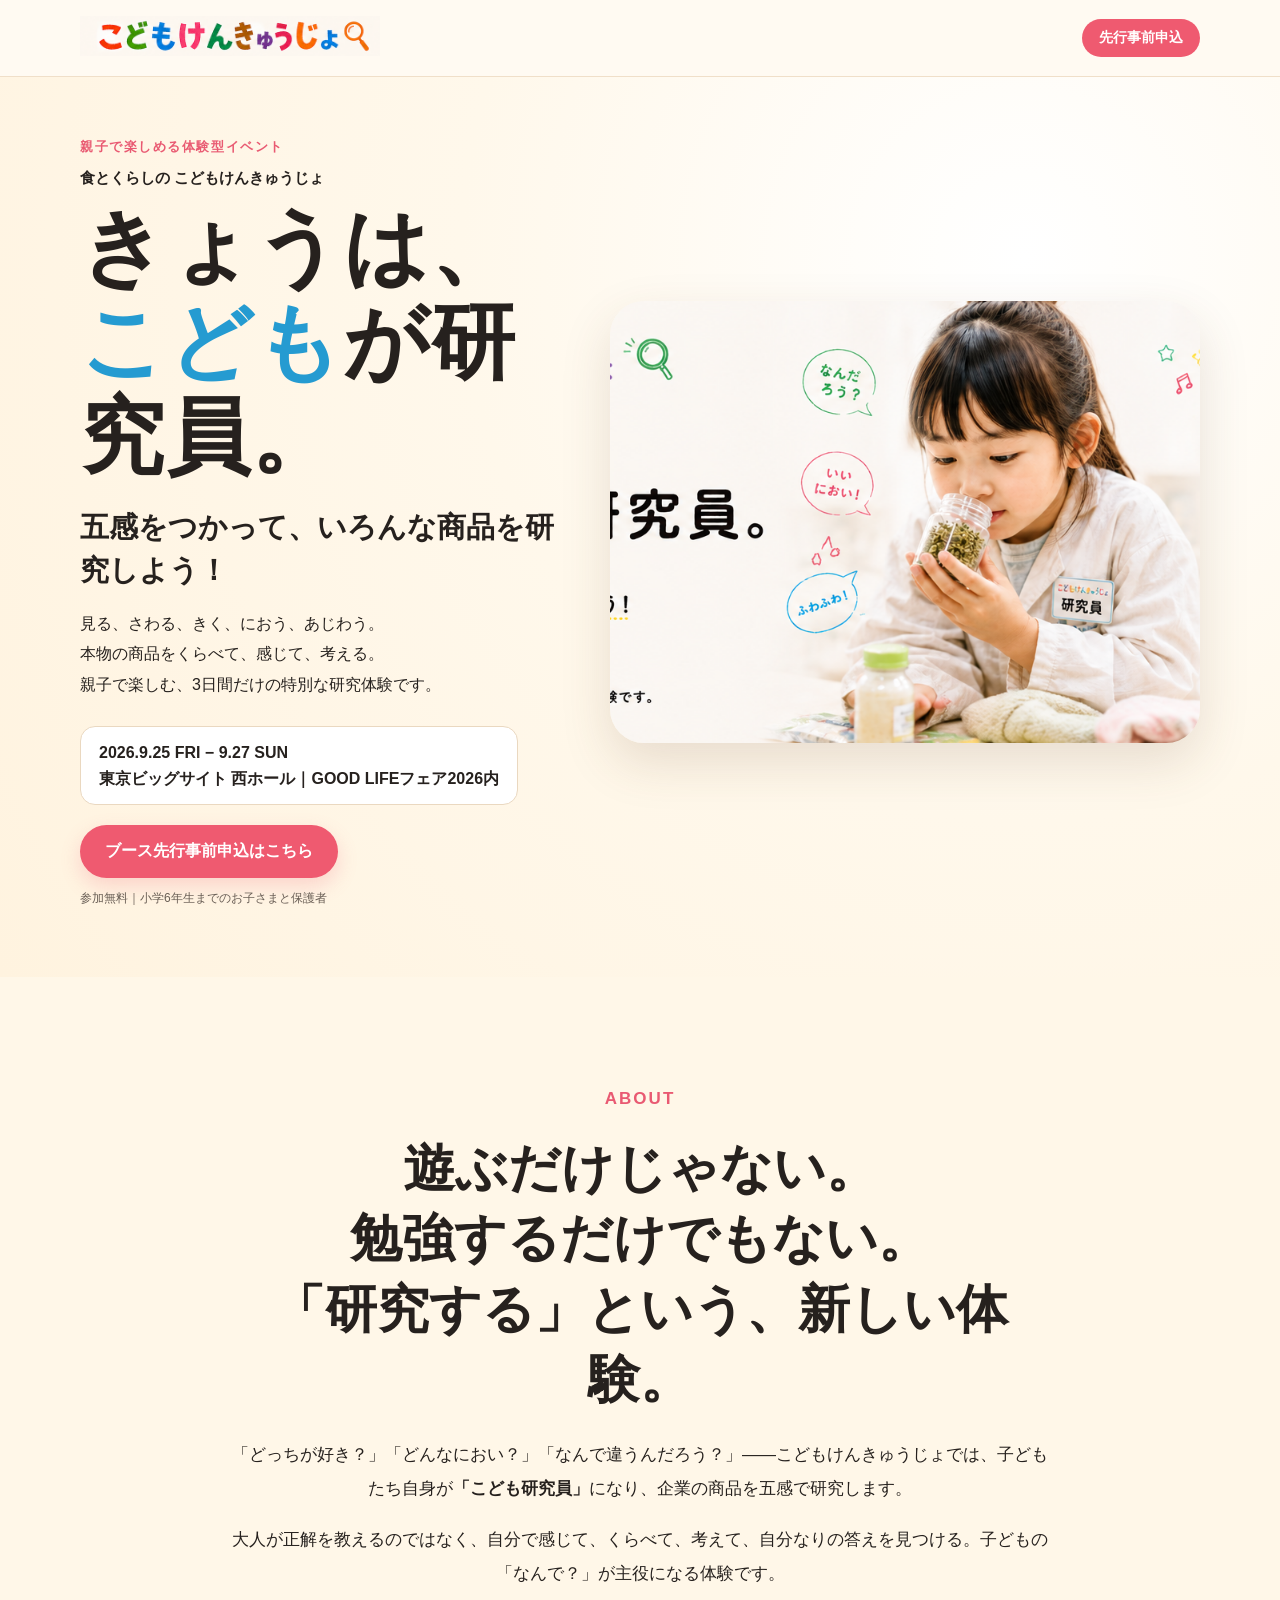
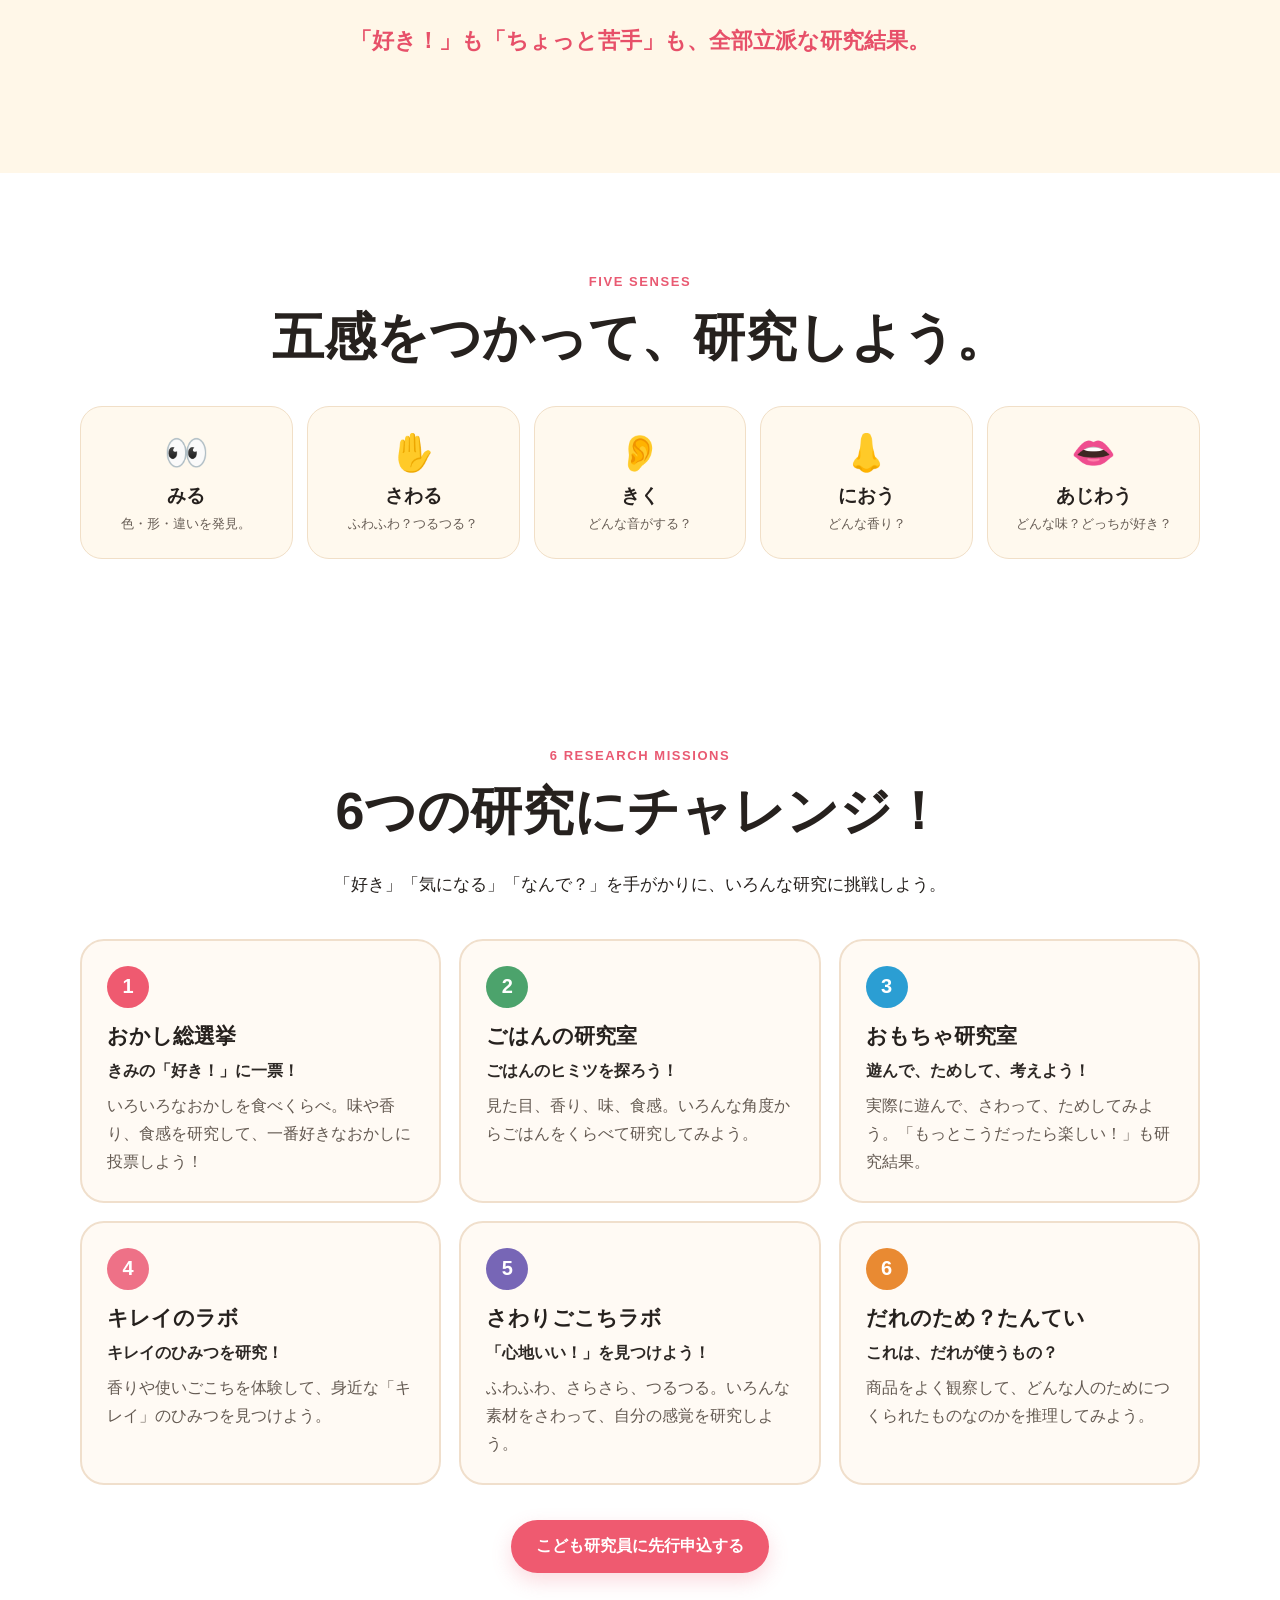
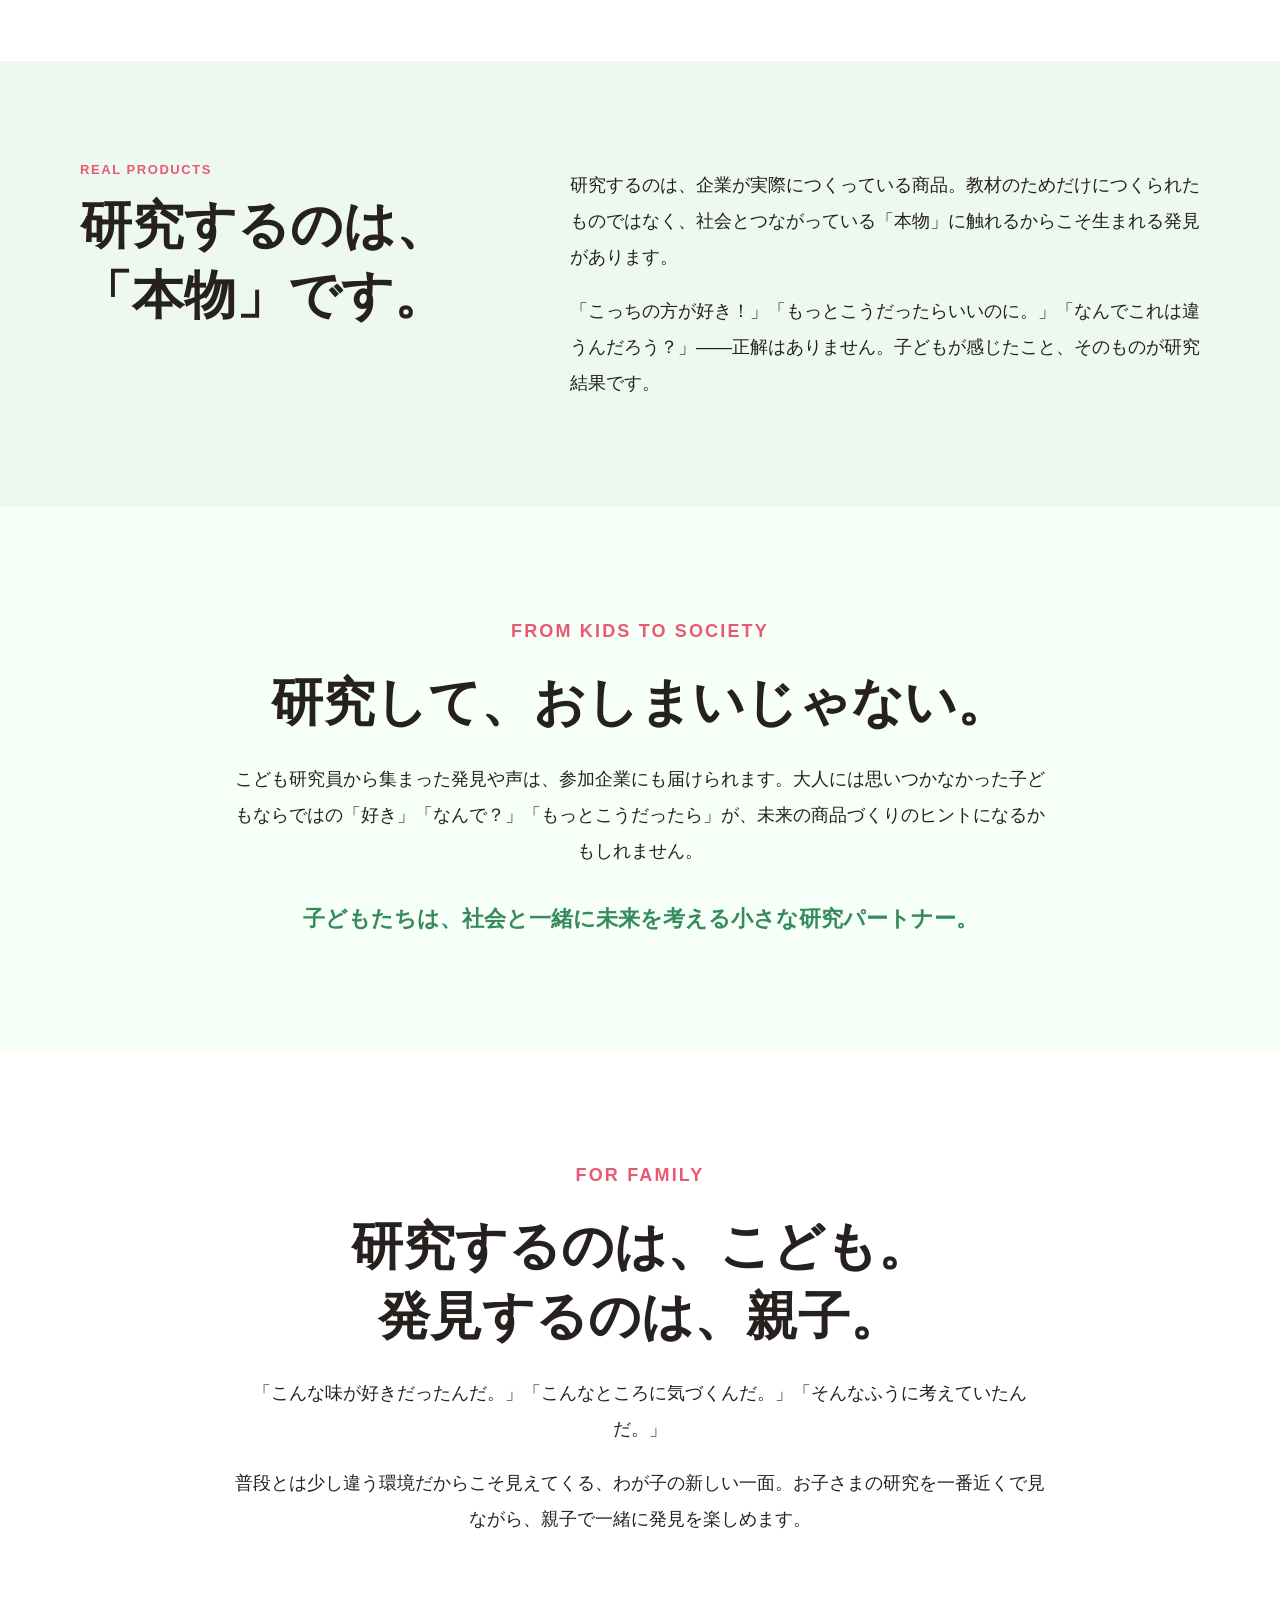
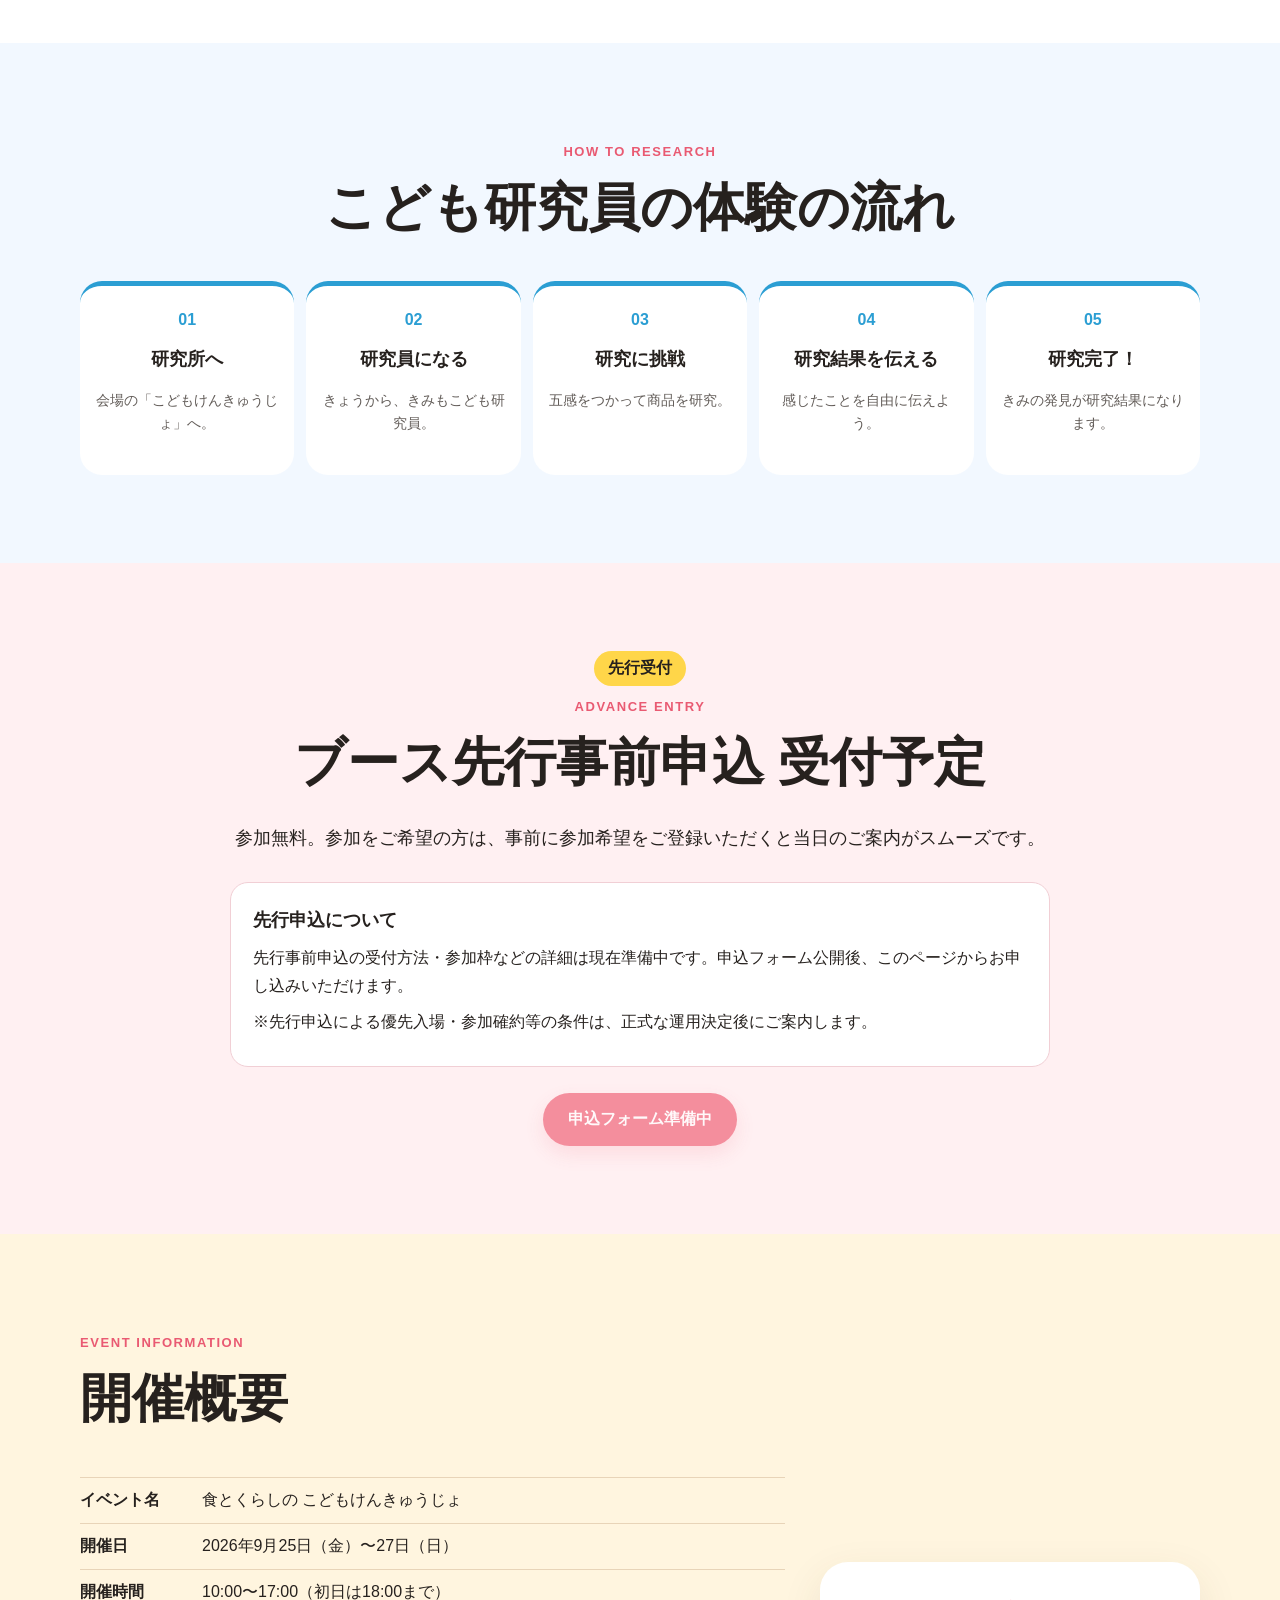
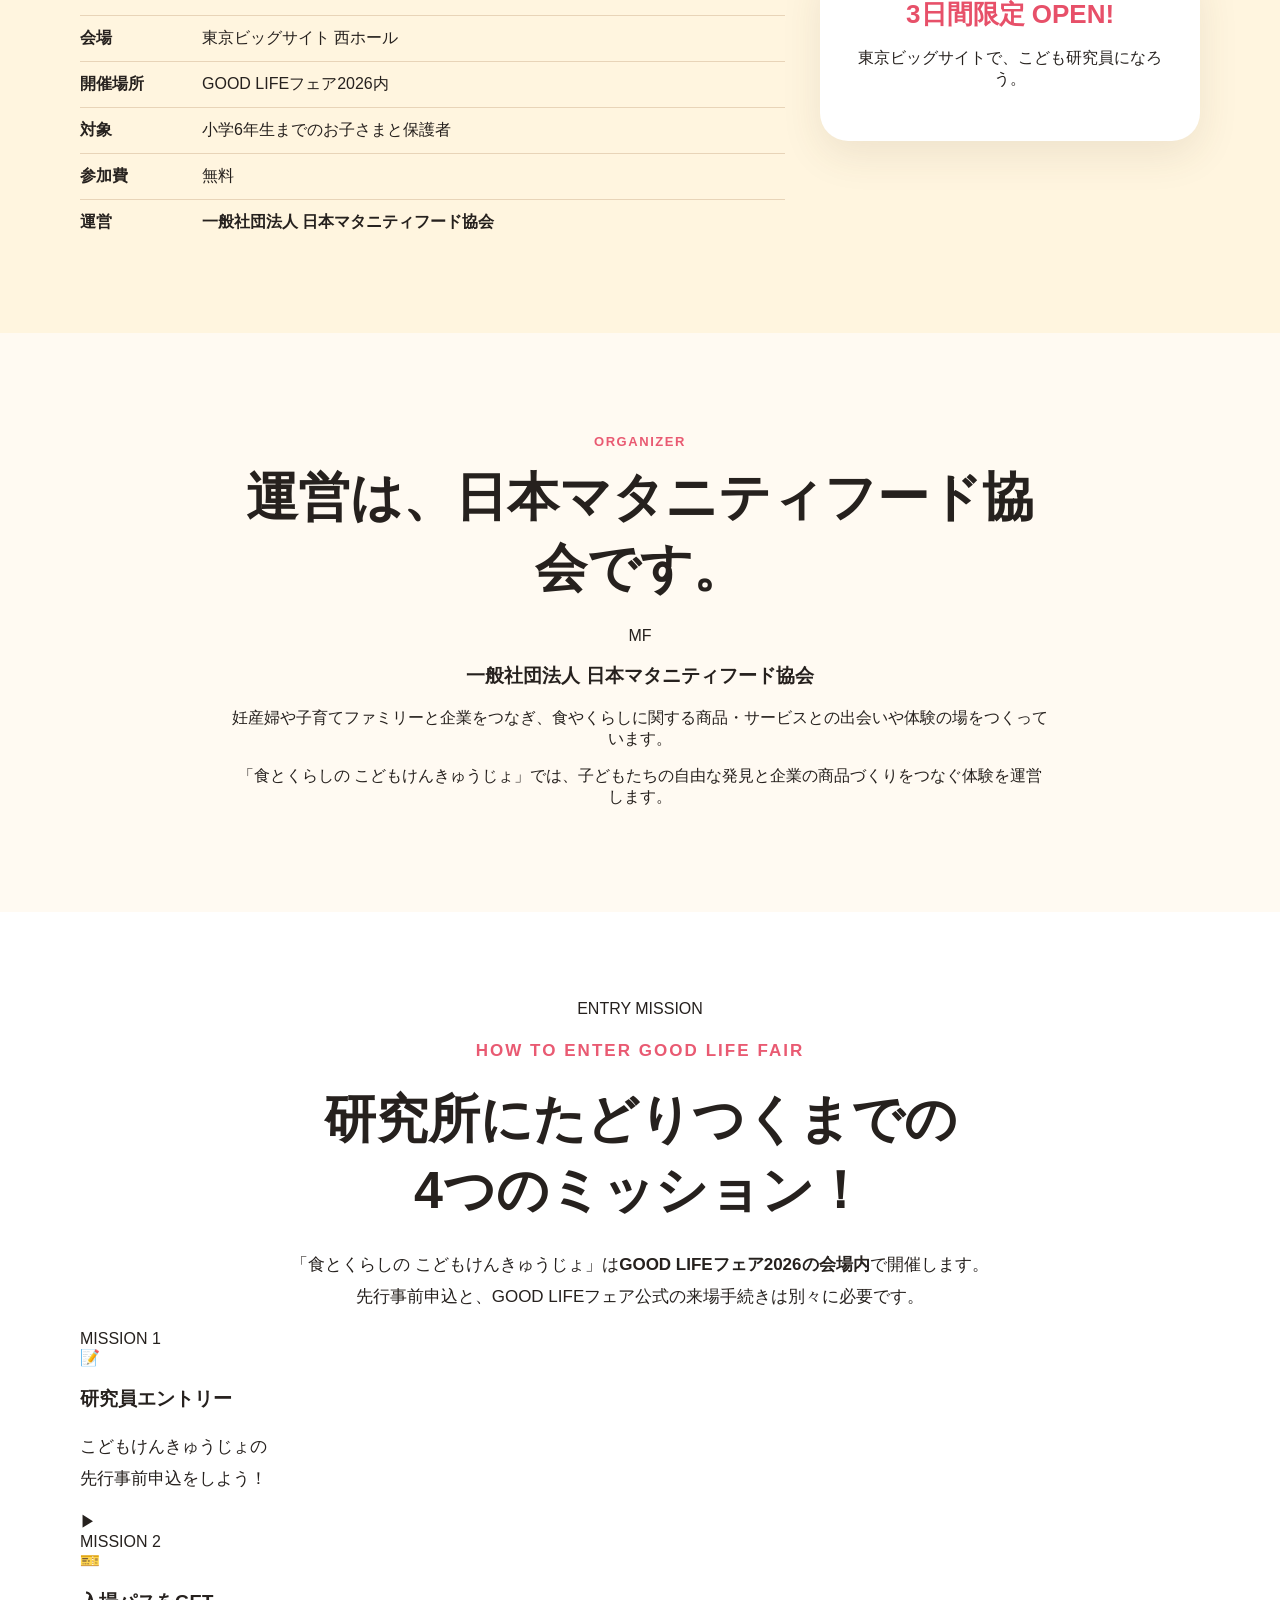
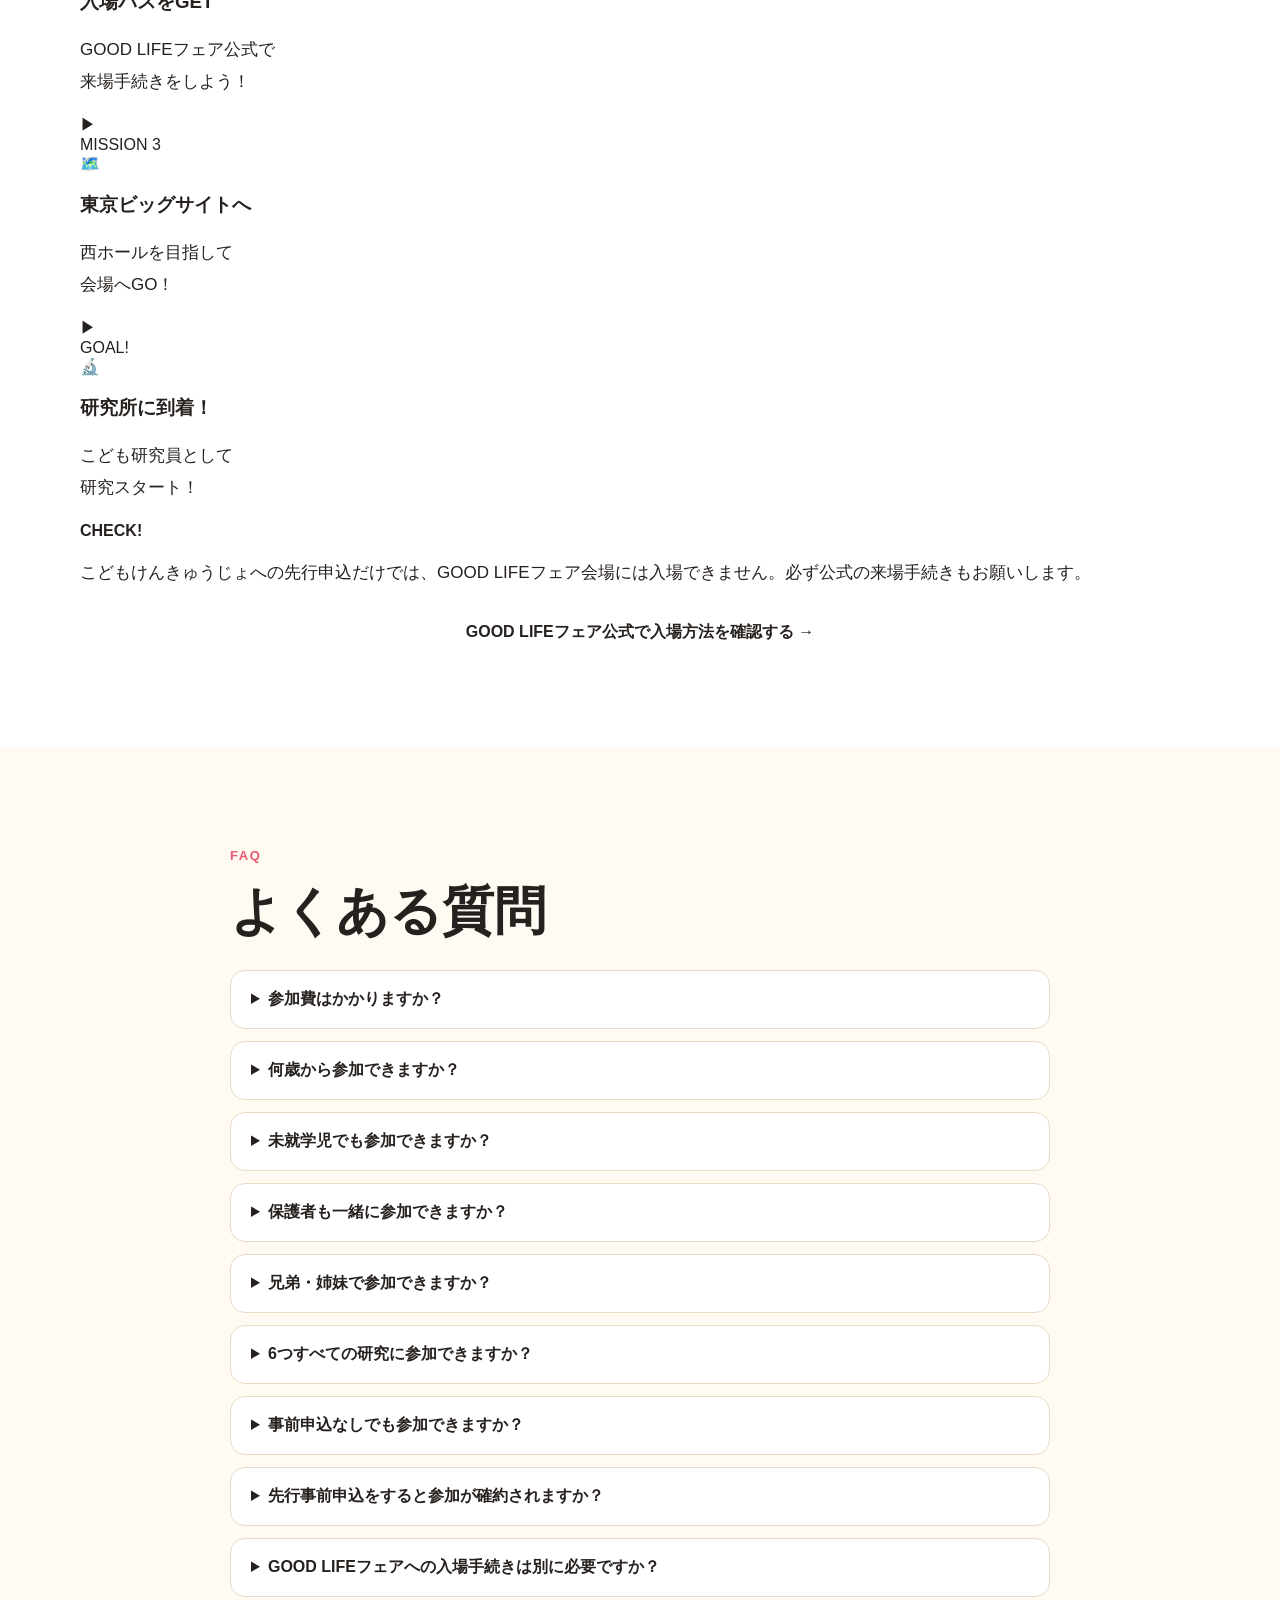
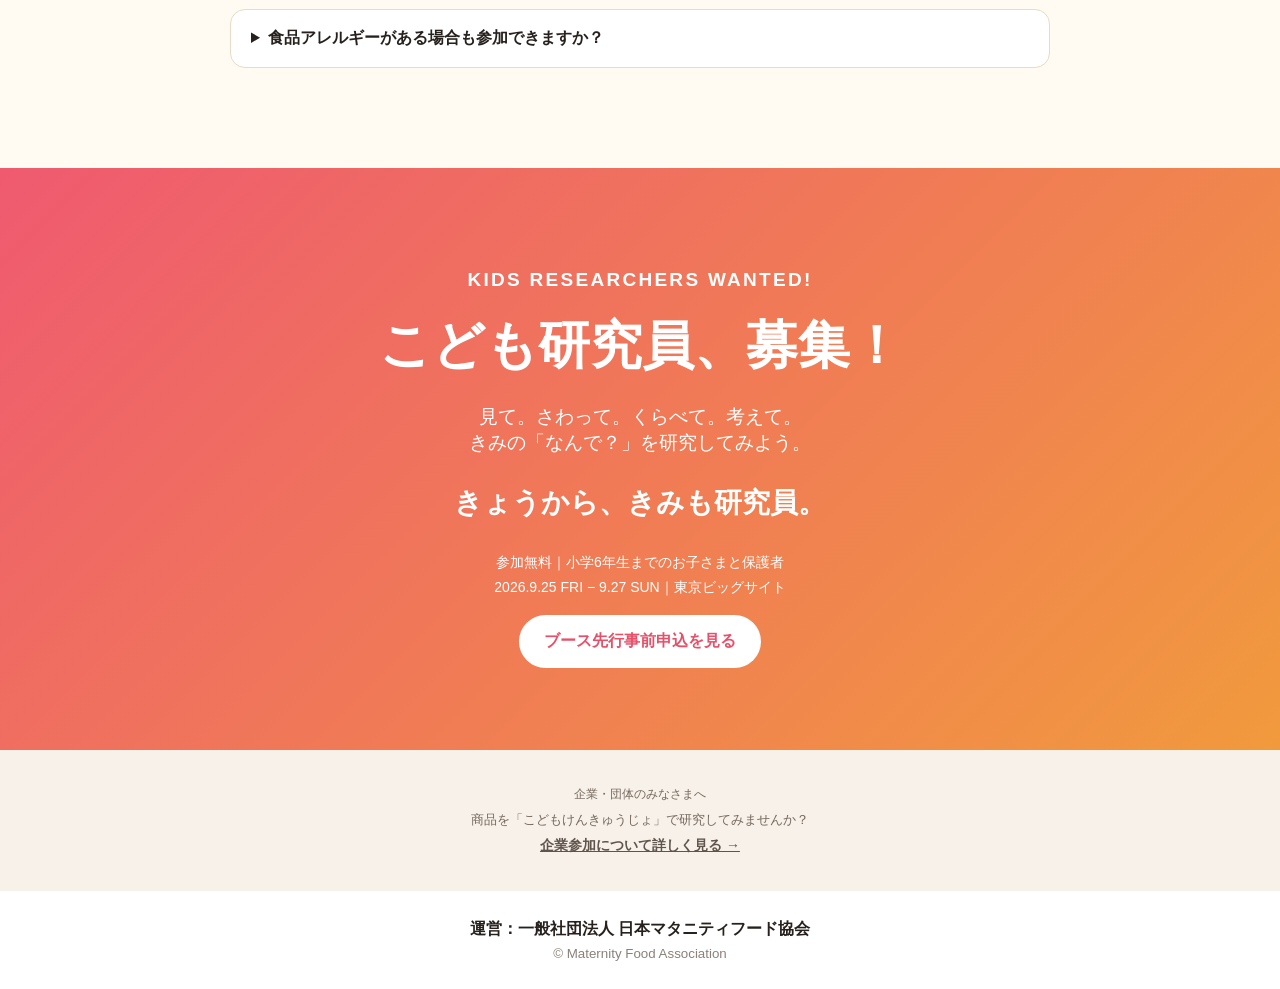
==== commit 1e18c797: "運営元表示と入場ミッションデザインを追加" ====
--- a/toc/index.html
+++ b/toc/index.html
@@ -28,9 +28,11 @@
 
 <section class="section advance" id="entry"><div class="wrap narrow center"><span class="badge">先行受付</span><p class="section-label">ADVANCE ENTRY</p><h2>ブース先行事前申込 受付予定</h2><p class="lead">参加無料。参加をご希望の方は、事前に参加希望をご登録いただくと当日のご案内がスムーズです。</p><div class="notice"><strong>先行申込について</strong><p>先行事前申込の受付方法・参加枠などの詳細は現在準備中です。申込フォーム公開後、このページからお申し込みいただけます。</p><p>※先行申込による優先入場・参加確約等の条件は、正式な運用決定後にご案内します。</p></div><a class="btn primary disabled" href="#" aria-disabled="true">申込フォーム準備中</a></div></section>
 
-<section class="section event"><div class="wrap"><p class="section-label">EVENT INFORMATION</p><h2>開催概要</h2><div class="event-card"><div><dl><div><dt>イベント名</dt><dd>食とくらしの こどもけんきゅうじょ</dd></div><div><dt>開催日</dt><dd>2026年9月25日（金）〜27日（日）</dd></div><div><dt>開催時間</dt><dd>10:00〜17:00（初日は18:00まで）</dd></div><div><dt>会場</dt><dd>東京ビッグサイト 西ホール</dd></div><div><dt>開催場所</dt><dd>GOOD LIFEフェア2026内</dd></div><div><dt>対象</dt><dd>小学6年生までのお子さまと保護者</dd></div><div><dt>参加費</dt><dd>無料</dd></div><div><dt>運営</dt><dd>一般社団法人 日本マタニティフード協会</dd></div></dl></div><div class="event-message"><strong>3日間限定 OPEN!</strong><p>東京ビッグサイトで、こども研究員になろう。</p></div></div></div></section>
+<section class="section event"><div class="wrap"><p class="section-label">EVENT INFORMATION</p><h2>開催概要</h2><div class="event-card"><div><dl><div><dt>イベント名</dt><dd>食とくらしの こどもけんきゅうじょ</dd></div><div><dt>開催日</dt><dd>2026年9月25日（金）〜27日（日）</dd></div><div><dt>開催時間</dt><dd>10:00〜17:00（初日は18:00まで）</dd></div><div><dt>会場</dt><dd>東京ビッグサイト 西ホール</dd></div><div><dt>開催場所</dt><dd>GOOD LIFEフェア2026内</dd></div><div><dt>対象</dt><dd>小学6年生までのお子さまと保護者</dd></div><div><dt>参加費</dt><dd>無料</dd></div><div><dt>運営</dt><dd><strong>一般社団法人 日本マタニティフード協会</strong></dd></div></dl></div><div class="event-message"><strong>3日間限定 OPEN!</strong><p>東京ビッグサイトで、こども研究員になろう。</p></div></div></div></section>
 
-<section class="section goodlife"><div class="wrap narrow center"><p class="section-label">HOW TO ENTER GOOD LIFE FAIR</p><h2>会場への入場方法</h2><p>「食とくらしの こどもけんきゅうじょ」は<strong>GOOD LIFEフェア2026の会場内</strong>で開催します。こどもけんきゅうじょへの先行事前申込とは別に、GOOD LIFEフェア公式の来場手続きが必要です。</p><div class="join-steps"><div><b>1</b><span>こどもけんきゅうじょへ<br>先行事前申込</span></div><i>→</i><div><b>2</b><span>GOOD LIFEフェア公式で<br>来場手続き</span></div><i>→</i><div><b>3</b><span>東京ビッグサイトへ</span></div><i>→</i><div><b>4</b><span>会場内の研究所へ！</span></div></div><a class="text-link" href="https://goodlife-fair.jp/" target="_blank" rel="noopener">GOOD LIFEフェア公式サイトで入場方法を確認する →</a></div></section>
+<section class="section operator"><div class="wrap narrow center"><p class="section-label">ORGANIZER</p><h2>運営は、日本マタニティフード協会です。</h2><div class="operator-card"><div class="operator-mark">MF</div><div class="operator-copy"><h3>一般社団法人 日本マタニティフード協会</h3><p>妊産婦や子育てファミリーと企業をつなぎ、食やくらしに関する商品・サービスとの出会いや体験の場をつくっています。</p><p>「食とくらしの こどもけんきゅうじょ」では、子どもたちの自由な発見と企業の商品づくりをつなぐ体験を運営します。</p></div></div></div></section>
+
+<section class="section goodlife"><div class="wrap"><div class="game-entry-head center"><span class="game-badge">ENTRY MISSION</span><p class="section-label">HOW TO ENTER GOOD LIFE FAIR</p><h2>研究所にたどりつくまでの<br>4つのミッション！</h2><p>「食とくらしの こどもけんきゅうじょ」は<strong>GOOD LIFEフェア2026の会場内</strong>で開催します。<br>先行事前申込と、GOOD LIFEフェア公式の来場手続きは別々に必要です。</p></div><div class="mission-route"><article><span class="route-level">MISSION 1</span><div class="route-icon">📝</div><h3>研究員エントリー</h3><p>こどもけんきゅうじょの<br>先行事前申込をしよう！</p></article><span class="route-arrow">▶</span><article><span class="route-level">MISSION 2</span><div class="route-icon">🎫</div><h3>入場パスをGET</h3><p>GOOD LIFEフェア公式で<br>来場手続きをしよう！</p></article><span class="route-arrow">▶</span><article><span class="route-level">MISSION 3</span><div class="route-icon">🗺️</div><h3>東京ビッグサイトへ</h3><p>西ホールを目指して<br>会場へGO！</p></article><span class="route-arrow">▶</span><article class="route-goal"><span class="route-level">GOAL!</span><div class="route-icon">🔬</div><h3>研究所に到着！</h3><p>こども研究員として<br>研究スタート！</p></article></div><div class="game-note"><b>CHECK!</b><p>こどもけんきゅうじょへの先行申込だけでは、GOOD LIFEフェア会場には入場できません。必ず公式の来場手続きもお願いします。</p></div><div class="center"><a class="btn game-link" href="https://goodlife-fair.jp/" target="_blank" rel="noopener">GOOD LIFEフェア公式で入場方法を確認する →</a></div></div></section>
 
 <section class="section faq"><div class="wrap narrow"><p class="section-label">FAQ</p><h2>よくある質問</h2><details><summary>参加費はかかりますか？</summary><p>こどもけんきゅうじょの参加費は無料です。GOOD LIFEフェア会場への入場方法については公式サイトをご確認ください。</p></details><details><summary>何歳から参加できますか？</summary><p>小学6年生までのお子さまを対象としています。研究内容によって対象年齢が異なる場合があります。</p></details><details><summary>未就学児でも参加できますか？</summary><p>ご参加いただけます。小さなお子さまは保護者同伴でご参加ください。研究ごとの対象条件は詳細決定後にご案内します。</p></details><details><summary>保護者も一緒に参加できますか？</summary><p>はい。お子さまの研究の様子を一緒にお楽しみください。</p></details><details><summary>兄弟・姉妹で参加できますか？</summary><p>参加方法や申込単位などの詳細は、先行申込受付開始時にご案内します。</p></details><details><summary>6つすべての研究に参加できますか？</summary><p>当日の混雑状況や各研究の定員により異なります。詳細は決定次第ご案内します。</p></details><details><summary>事前申込なしでも参加できますか？</summary><p>当日参加の運用については現在調整中です。参加をご希望の方には先行事前申込をおすすめします。</p></details><details><summary>先行事前申込をすると参加が確約されますか？</summary><p>参加枠・優先案内等の条件は現在調整中です。確定後、このページでご案内します。</p></details><details><summary>GOOD LIFEフェアへの入場手続きは別に必要ですか？</summary><p>はい。こどもけんきゅうじょへの申込とは別に、GOOD LIFEフェア公式の来場手続きが必要です。</p></details><details><summary>食品アレルギーがある場合も参加できますか？</summary><p>研究内容によって食品を使用する場合があります。アレルギーに関する注意事項は各研究の案内をご確認ください。</p></details></div></section>
 
@@ -38,7 +40,7 @@
 
 <section class="business-link"><div class="wrap narrow center"><p>企業・団体のみなさまへ</p><span>商品を「こどもけんきゅうじょ」で研究してみませんか？</span><br><a href="../index.html">企業参加について詳しく見る →</a></div></section>
 </main>
-<footer><div class="wrap"><strong>一般社団法人 日本マタニティフード協会</strong><small>© Maternity Food Association</small></div></footer>
+<footer><div class="wrap"><strong>運営：一般社団法人 日本マタニティフード協会</strong><small>© Maternity Food Association</small></div></footer>
 <a class="mobile-entry" href="#entry"><span>参加無料</span> ブース先行事前申込</a>
 </body>
 </html>
--- a/toc/style.css
+++ b/toc/style.css
@@ -1 +1 @@
-*{box-sizing:border-box}html{scroll-behavior:smooth}body{margin:0;color:#26211e;background:#fffaf2;font-family:-apple-system,BlinkMacSystemFont,"Hiragino Kaku Gothic ProN","Yu Gothic",sans-serif}a{color:inherit}.wrap{width:min(1120px,calc(100% - 40px));margin:auto}.narrow{max-width:820px}.center{text-align:center}.site-header{position:sticky;top:0;z-index:20;background:rgba(255,250,242,.94);backdrop-filter:blur(10px);border-bottom:1px solid #f0dfc9}.header-inner{height:76px;display:flex;align-items:center;justify-content:space-between;gap:20px}.brand img{width:min(300px,48vw);max-height:56px;object-fit:contain}.header-link{padding:10px 17px;border-radius:999px;background:#ef5a70;color:#fff;text-decoration:none;font-weight:900;font-size:14px}.hero{padding:48px 0 58px;background:radial-gradient(circle at 80% 20%,#fff 0,#fff8eb 45%,#fff3df 100%);overflow:hidden}.hero-grid{display:grid;grid-template-columns:.9fr 1.1fr;align-items:center;gap:48px}.eyebrow,.section-label{font-size:13px;font-weight:900;letter-spacing:.12em;color:#e95a72}.hero h1{font-size:clamp(50px,6.6vw,86px);line-height:1.12;margin:12px 0 22px;letter-spacing:.02em}.hero h1 span{color:#259bd1}.hero-lead{font-size:clamp(20px,2.3vw,29px);font-weight:900;line-height:1.5;margin:0 0 16px}.hero-text{font-size:16px;line-height:1.9}.event-chip{display:inline-block;margin:10px 0 20px;padding:13px 18px;border-radius:15px;background:#fff;border:1px solid #ead8c0;font-weight:800;line-height:1.6}.hero-photo img{display:block;width:100%;aspect-ratio:4/3;object-fit:cover;border-radius:42% 58% 44% 56%/52% 43% 57% 48%;box-shadow:0 20px 50px rgba(98,70,39,.15)}.btn{display:inline-flex;align-items:center;justify-content:center;padding:16px 25px;border-radius:999px;text-decoration:none;font-weight:900}.primary{background:#ef5a70;color:#fff;box-shadow:0 8px 20px rgba(239,90,112,.22)}.light{background:#fff;color:#e75069}.micro{font-size:12px;color:#695e55}.section{padding:88px 0}.section h2,.final-cta h2{font-size:clamp(32px,4.5vw,52px);line-height:1.35;margin:10px 0 24px}.section-intro{font-size:17px;line-height:1.8;text-align:center}.missions{text-align:center;background:#fff}.mission-grid{display:grid;grid-template-columns:repeat(3,1fr);gap:18px;margin-top:38px;text-align:left}.mission-grid article{background:#fffaf4;border:2px solid #f0dfcc;border-radius:24px;padding:25px;min-height:190px}.mission-grid h3{font-size:21px;margin:14px 0 10px}.mission-grid p{line-height:1.75;margin:0;color:#645a52}.num{display:flex;width:42px;height:42px;align-items:center;justify-content:center;border-radius:50%;color:#fff;font-weight:900;font-size:20px}.c1{background:#ef5a70}.c2{background:#4ca36c}.c3{background:#2b9ed3}.c4{background:#ee7187}.c5{background:#7766b6}.c6{background:#e98a32}.sense-row{display:flex;justify-content:center;gap:10px;flex-wrap:wrap;margin-top:30px}.sense-row span{padding:10px 15px;background:#fff6e7;border-radius:999px;font-weight:800}.about{background:#fff7e8;text-align:center}.about p{font-size:17px;line-height:2}.catch{font-weight:900;font-size:22px!important;color:#e75069;margin-top:28px}.real{background:#edf8f1}.split{display:grid;grid-template-columns:.8fr 1.2fr;gap:70px;align-items:start}.split>div:last-child{font-size:18px;line-height:2}.accent{font-weight:900;color:#368b5b;font-size:22px}.parents{background:#fff}.parents p{font-size:18px;line-height:2}.flow{background:#f2f8ff;text-align:center}.flow-grid{display:grid;grid-template-columns:repeat(4,1fr);gap:15px;margin-top:38px}.flow-grid>div{padding:26px 20px;background:#fff;border-radius:22px;border-top:5px solid #2b9ed3}.flow-grid b{color:#2b9ed3}.flow-grid h3{font-size:19px}.flow-grid p{line-height:1.7;color:#625c58}.event{background:#fff5df}.event-card{display:grid;grid-template-columns:1.2fr .8fr;gap:30px;align-items:center}.event dl{margin:30px 0 0}.event dl div{display:grid;grid-template-columns:90px 1fr;gap:12px;padding:12px 0;border-top:1px solid #e8d4b8}.event dt{font-weight:900}.event dd{margin:0}.entry-box{padding:35px;border-radius:28px;background:#fff;text-align:center;box-shadow:0 14px 40px rgba(92,65,36,.1)}.badge{display:inline-block;padding:7px 14px;border-radius:999px;background:#ffd649;font-weight:900}.entry-box h3{font-size:27px;margin:15px 0 10px}.entry-box p{line-height:1.7}.entry-box small{display:block;margin-top:14px;line-height:1.6;color:#766b62}.entry-box .btn[aria-disabled=true]{opacity:.65;pointer-events:none}.goodlife{background:#fff}.goodlife p{font-size:17px;line-height:1.9}.text-link{display:inline-block;margin-top:12px;font-weight:900;color:#238555}.faq{background:#fffaf2}.faq details{background:#fff;border:1px solid #eadac6;border-radius:15px;padding:18px 20px;margin:12px 0}.faq summary{font-weight:900;cursor:pointer}.faq details p{line-height:1.8;color:#625b55}.final-cta{padding:82px 0;background:linear-gradient(135deg,#ef5a70,#f19a3d);color:#fff}.final-cta .section-label{color:#fff}.final-cta p{font-size:19px}.business-link{padding:36px 0;background:#f7f1e9}.business-link p{font-size:12px;margin:0 0 7px;color:#74695f}.business-link a{font-size:14px;font-weight:800;color:#5f554d}footer{padding:28px 0;text-align:center;background:#fff}footer strong,footer small{display:block}footer small{margin-top:6px;color:#8b8179}@media(max-width:800px){.hero-grid,.split,.event-card{grid-template-columns:1fr}.hero-copy{text-align:center}.hero-photo{order:-1}.hero-photo img{aspect-ratio:16/11}.mission-grid{grid-template-columns:1fr 1fr}.flow-grid{grid-template-columns:1fr 1fr}.split{gap:20px}.split>div{text-align:center}}@media(max-width:560px){.wrap{width:min(100% - 28px,1120px)}.header-inner{height:64px}.brand img{width:180px}.header-link{font-size:11px;padding:8px 11px}.hero{padding:24px 0 42px}.hero-grid{gap:25px}.hero h1{font-size:52px}.hero-text br{display:none}.hero-photo img{border-radius:28px}.section{padding:62px 0}.mission-grid,.flow-grid{grid-template-columns:1fr}.mission-grid article{min-height:0}.section-intro{text-align:left}.event dl div{grid-template-columns:1fr;gap:5px}.entry-box{padding:27px 20px}.btn{width:100%}.parents p,.goodlife p{font-size:16px;text-align:left}}+*{box-sizing:border-box}html{scroll-behavior:smooth}body{margin:0;color:#26211e;background:#fffaf2;font-family:-apple-system,BlinkMacSystemFont,"Hiragino Kaku Gothic ProN","Yu Gothic",sans-serif}a{color:inherit}.wrap{width:min(1120px,calc(100% - 40px));margin:auto}.narrow{max-width:820px}.center{text-align:center}.site-header{position:sticky;top:0;z-index:20;background:rgba(255,250,242,.95);backdrop-filter:blur(10px);border-bottom:1px solid #f0dfc9}.header-inner{height:76px;display:flex;align-items:center;justify-content:space-between;gap:20px}.brand img{width:min(300px,48vw);max-height:56px;object-fit:contain}.header-link{padding:10px 17px;border-radius:999px;background:#ef5a70;color:#fff;text-decoration:none;font-weight:900;font-size:14px}.hero{padding:48px 0 58px;background:radial-gradient(circle at 80% 20%,#fff 0,#fff8eb 45%,#fff3df 100%);overflow:hidden}.hero-grid{display:grid;grid-template-columns:.9fr 1.1fr;align-items:center;gap:48px}.eyebrow,.section-label{font-size:13px;font-weight:900;letter-spacing:.12em;color:#e95a72}.official-name{font-size:15px;font-weight:900;margin:7px 0 0}.hero h1{font-size:clamp(50px,6.6vw,86px);line-height:1.12;margin:12px 0 22px;letter-spacing:.02em}.hero h1 span{color:#259bd1}.hero-lead{font-size:clamp(20px,2.3vw,29px);font-weight:900;line-height:1.5;margin:0 0 16px}.hero-text{font-size:16px;line-height:1.9}.event-chip{display:inline-block;margin:10px 0 20px;padding:13px 18px;border-radius:15px;background:#fff;border:1px solid #ead8c0;font-weight:800;line-height:1.6}.hero-photo img{display:block;width:100%;aspect-ratio:4/3;object-fit:cover;border-radius:34px;box-shadow:0 20px 50px rgba(98,70,39,.15)}.btn{display:inline-flex;align-items:center;justify-content:center;padding:16px 25px;border-radius:999px;text-decoration:none;font-weight:900}.primary{background:#ef5a70;color:#fff;box-shadow:0 8px 20px rgba(239,90,112,.22)}.light{background:#fff;color:#e75069}.disabled{opacity:.65;pointer-events:none}.micro{font-size:12px;color:#695e55}.section{padding:88px 0}.section h2,.final-cta h2{font-size:clamp(32px,4.5vw,52px);line-height:1.35;margin:10px 0 24px}.section-intro{font-size:17px;line-height:1.8;text-align:center}.about{background:#fff7e8;text-align:center}.about p{font-size:17px;line-height:2}.catch{font-weight:900;font-size:22px!important;color:#e75069;margin-top:28px}.senses{text-align:center;background:#fff}.sense-cards{display:grid;grid-template-columns:repeat(5,1fr);gap:14px;margin-top:34px}.sense-cards>div{background:#fff9ee;border:1px solid #f1dfc7;border-radius:22px;padding:25px 12px}.sense-cards b{font-size:36px}.sense-cards h3{margin:9px 0 6px}.sense-cards p{font-size:13px;margin:0;color:#675d55}.missions{text-align:center;background:#fff}.mission-grid{display:grid;grid-template-columns:repeat(3,1fr);gap:18px;margin-top:38px;text-align:left}.mission-grid article{background:#fffaf4;border:2px solid #f0dfcc;border-radius:24px;padding:25px;min-height:250px}.mission-grid h3{font-size:21px;margin:14px 0 7px}.mission-grid p{line-height:1.75;margin:0;color:#645a52}.mission-grid .mission-catch{font-weight:900;color:#2d2825;margin-bottom:7px}.num{display:flex;width:42px;height:42px;align-items:center;justify-content:center;border-radius:50%;color:#fff;font-weight:900;font-size:20px}.c1{background:#ef5a70}.c2{background:#4ca36c}.c3{background:#2b9ed3}.c4{background:#ee7187}.c5{background:#7766b6}.c6{background:#e98a32}.mid-cta{margin-top:35px}.real{background:#edf8f1}.split{display:grid;grid-template-columns:.8fr 1.2fr;gap:70px;align-items:start}.split>div:last-child{font-size:18px;line-height:2}.society{background:#f7fff9}.society p,.parents p{font-size:18px;line-height:2}.green{color:#368b5b}.parents{background:#fff}.flow{background:#f2f8ff;text-align:center}.flow-grid{display:grid;grid-template-columns:repeat(5,1fr);gap:12px;margin-top:38px}.flow-grid>div{padding:25px 15px;background:#fff;border-radius:22px;border-top:5px solid #2b9ed3}.flow-grid b{color:#2b9ed3}.flow-grid h3{font-size:18px}.flow-grid p{line-height:1.7;color:#625c58;font-size:14px}.advance{background:#fff0f2}.advance .lead{font-size:18px;line-height:1.9}.badge{display:inline-block;padding:7px 14px;border-radius:999px;background:#ffd649;font-weight:900}.notice{margin:26px auto;padding:22px;text-align:left;background:#fff;border-radius:18px;border:1px solid #f1cfd5;line-height:1.75}.notice strong{font-size:18px}.notice p{margin:8px 0}.event{background:#fff5df}.event-card{display:grid;grid-template-columns:1.3fr .7fr;gap:35px;align-items:center}.event dl{margin:20px 0 0}.event dl div{display:grid;grid-template-columns:110px 1fr;gap:12px;padding:12px 0;border-top:1px solid #e8d4b8}.event dt{font-weight:900}.event dd{margin:0}.event-message{padding:35px;border-radius:28px;background:#fff;text-align:center;box-shadow:0 14px 40px rgba(92,65,36,.1)}.event-message strong{font-size:26px;color:#e75069}.goodlife{background:#fff}.goodlife p{font-size:17px;line-height:1.9}.join-steps{display:flex;align-items:stretch;justify-content:center;gap:10px;margin:32px 0;flex-wrap:wrap}.join-steps>div{flex:1;min-width:140px;padding:18px 12px;background:#f3fbf5;border-radius:18px;font-weight:800}.join-steps b{display:flex;width:30px;height:30px;margin:0 auto 10px;align-items:center;justify-content:center;border-radius:50%;background:#4ca36c;color:#fff}.join-steps span{font-size:13px;line-height:1.6}.join-steps i{align-self:center;font-style:normal;color:#4ca36c;font-weight:900}.text-link{display:inline-block;margin-top:12px;font-weight:900;color:#238555}.faq{background:#fffaf2}.faq details{background:#fff;border:1px solid #eadac6;border-radius:15px;padding:18px 20px;margin:12px 0}.faq summary{font-weight:900;cursor:pointer}.faq details p{line-height:1.8;color:#625b55}.final-cta{padding:82px 0;background:linear-gradient(135deg,#ef5a70,#f19a3d);color:#fff}.final-cta .section-label{color:#fff}.final-cta p{font-size:19px}.final-cta h3{font-size:28px}.final-info{font-size:14px!important;line-height:1.8}.business-link{padding:36px 0;background:#f7f1e9}.business-link p{font-size:12px;margin:0 0 7px;color:#74695f}.business-link span{font-size:13px;color:#74695f}.business-link a{display:inline-block;margin-top:8px;font-size:14px;font-weight:800;color:#5f554d}footer{padding:28px 0;text-align:center;background:#fff}footer strong,footer small{display:block}footer small{margin-top:6px;color:#8b8179}.mobile-entry{display:none}@media(max-width:800px){.hero-grid,.split,.event-card{grid-template-columns:1fr}.hero-copy{text-align:center}.hero-photo{order:-1}.hero-photo img{aspect-ratio:16/11}.mission-grid{grid-template-columns:1fr 1fr}.sense-cards{grid-template-columns:repeat(3,1fr)}.flow-grid{grid-template-columns:1fr 1fr}.split{gap:20px}.split>div{text-align:center}}@media(max-width:560px){body{padding-bottom:62px}.wrap{width:min(100% - 28px,1120px)}.header-inner{height:64px}.brand img{width:180px}.header-link{font-size:11px;padding:8px 11px}.hero{padding:24px 0 42px}.hero-grid{gap:25px}.hero h1{font-size:50px}.hero-text br{display:none}.hero-photo img{border-radius:22px}.section{padding:62px 0}.mission-grid,.flow-grid{grid-template-columns:1fr}.mission-grid article{min-height:0}.sense-cards{grid-template-columns:1fr 1fr}.section-intro{text-align:left}.event dl div{grid-template-columns:1fr;gap:5px}.btn{width:100%}.parents p,.goodlife p,.society p{text-align:left;font-size:16px}.join-steps{display:grid;grid-template-columns:1fr}.join-steps i{transform:rotate(90deg)}.mobile-entry{display:block;position:fixed;z-index:30;bottom:0;left:0;right:0;padding:15px;text-align:center;background:#ef5a70;color:#fff;text-decoration:none;font-weight:900;box-shadow:0 -4px 18px rgba(0,0,0,.15)}.mobile-entry span{font-size:11px;background:#fff;color:#e75069;padding:4px 7px;border-radius:999px;margin-right:5px}}
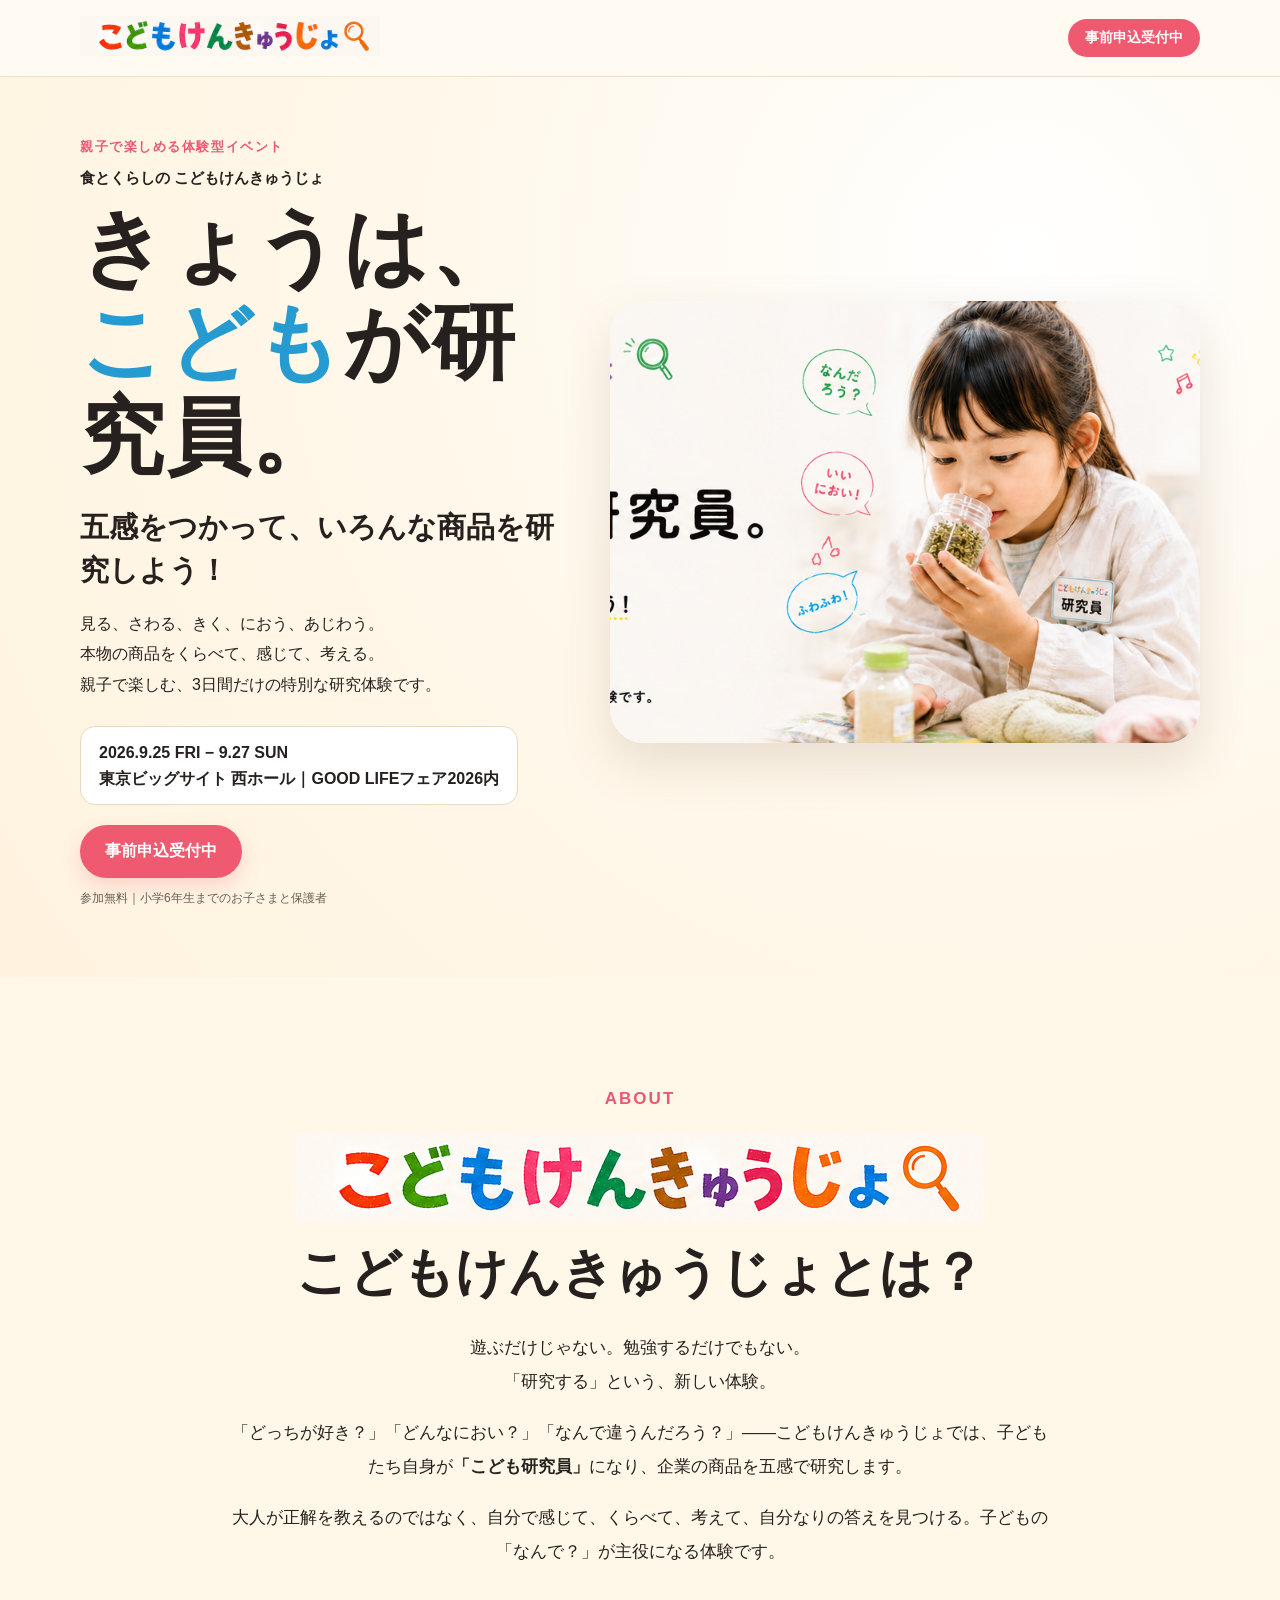
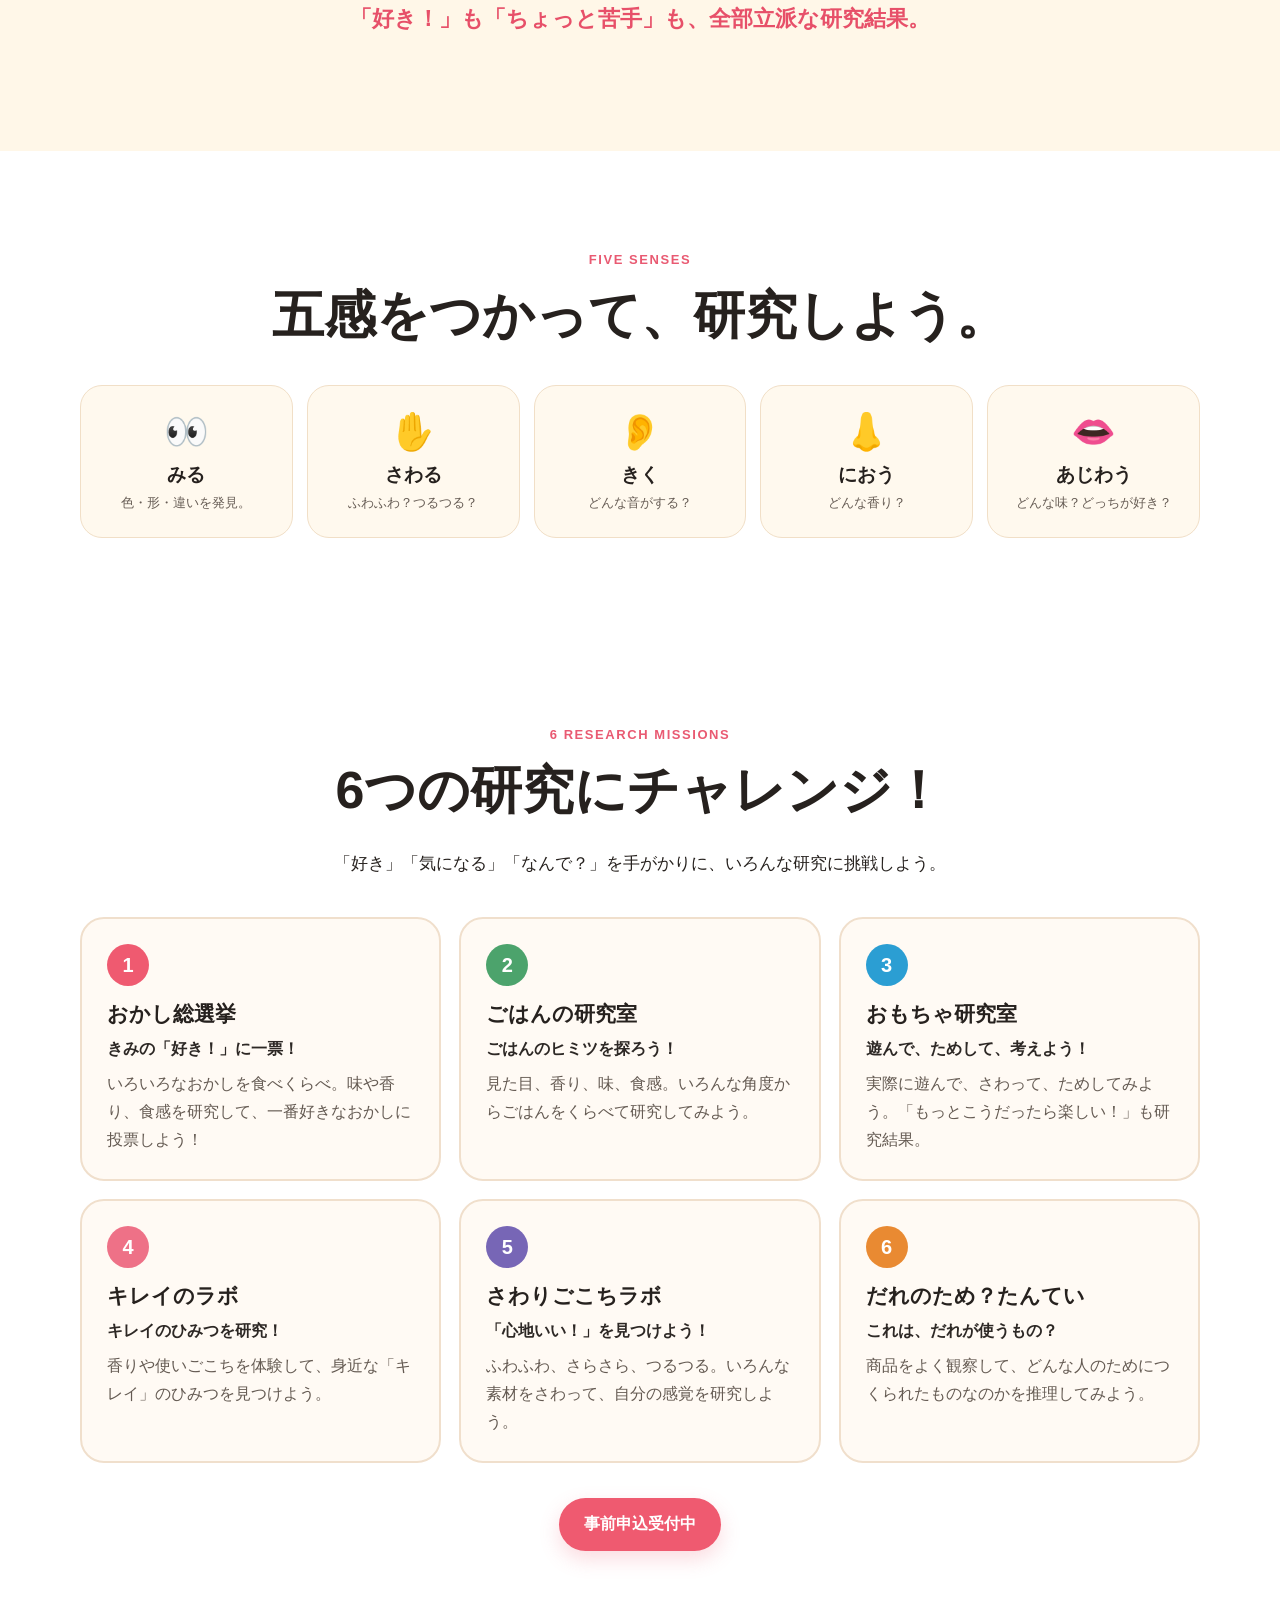
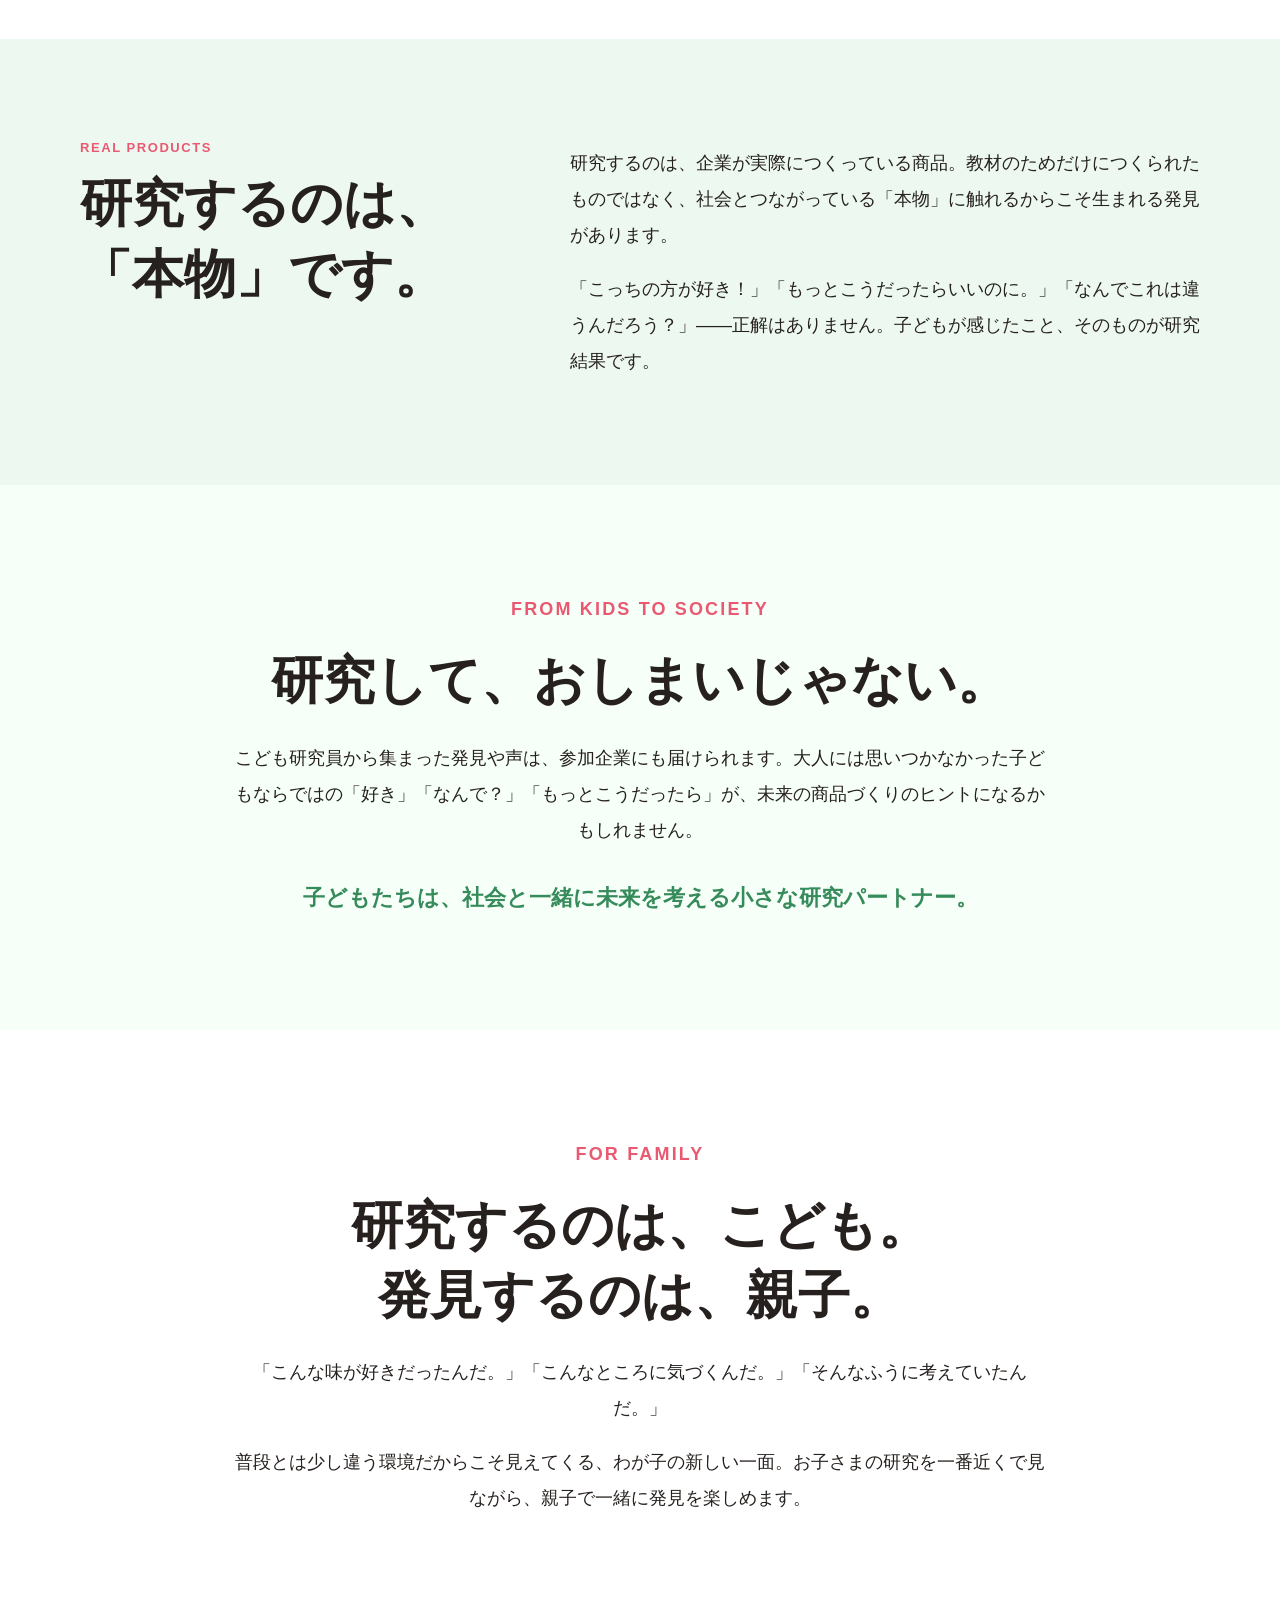
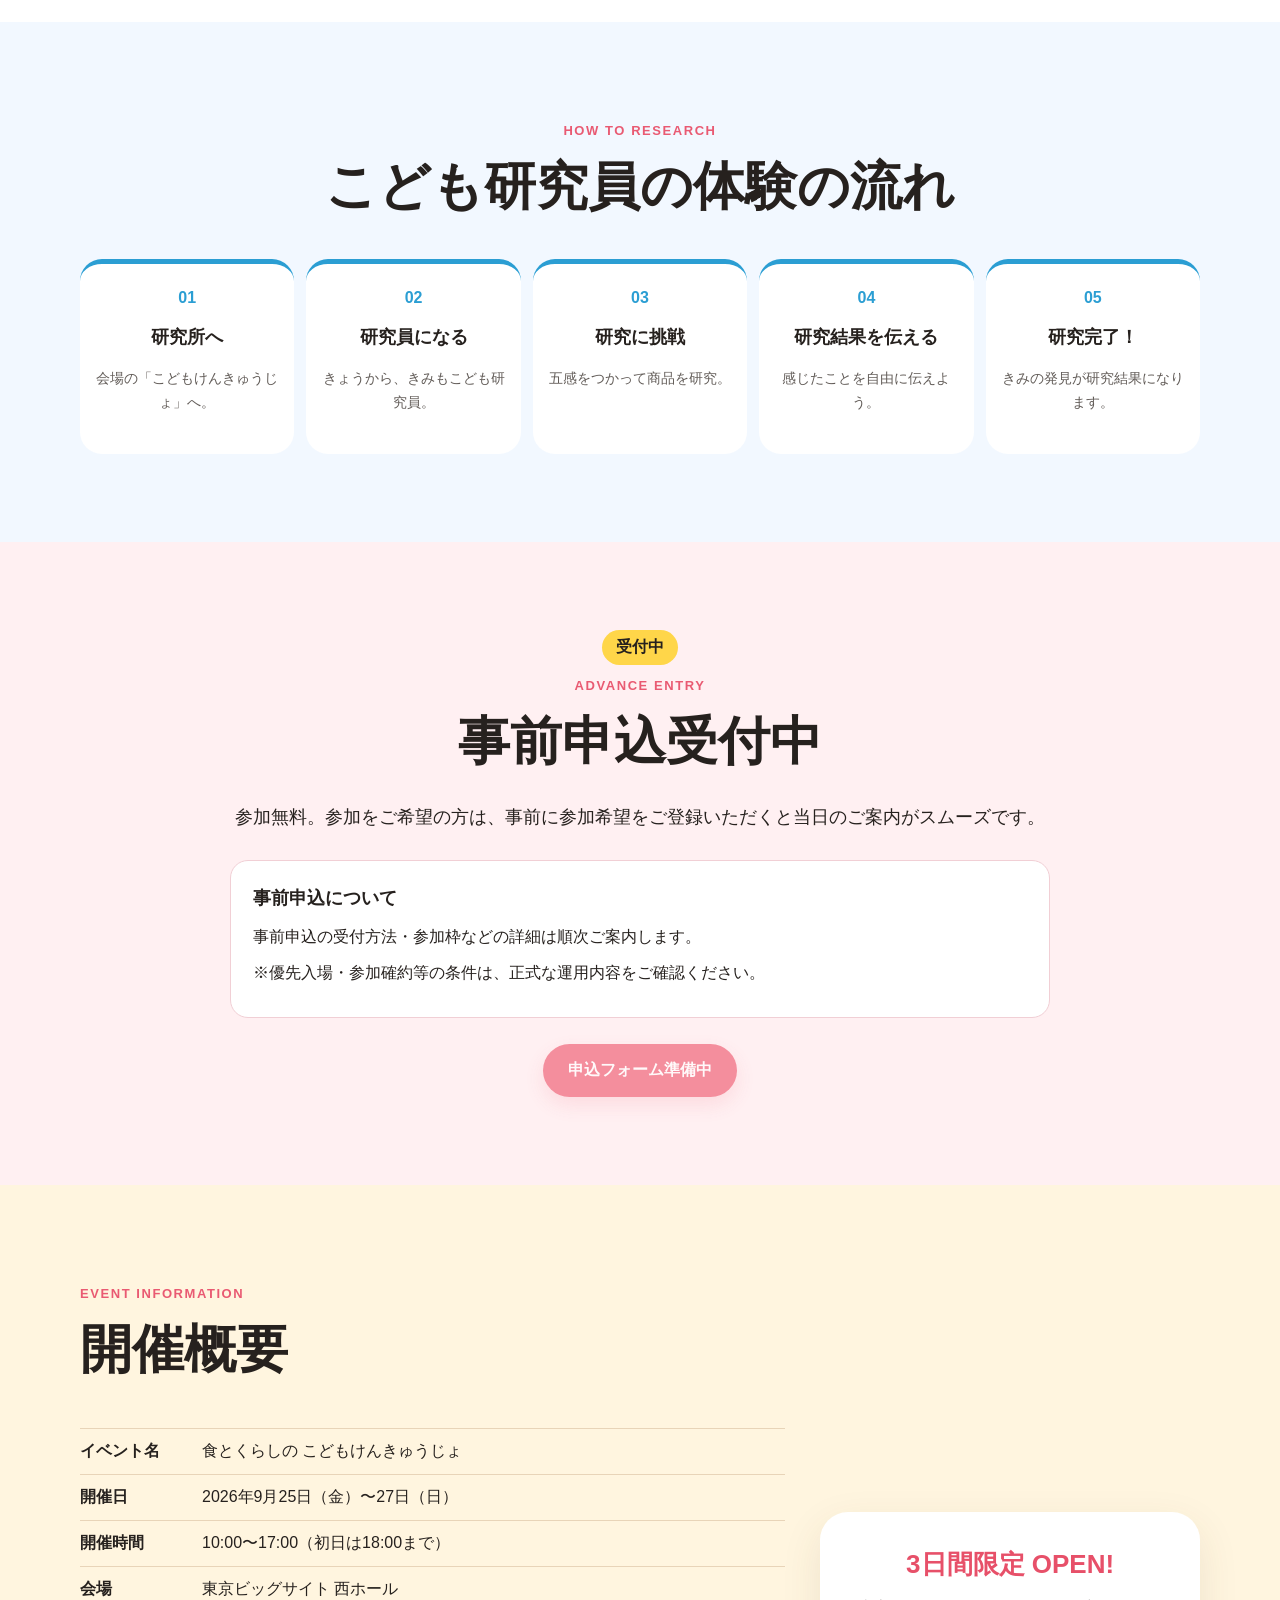
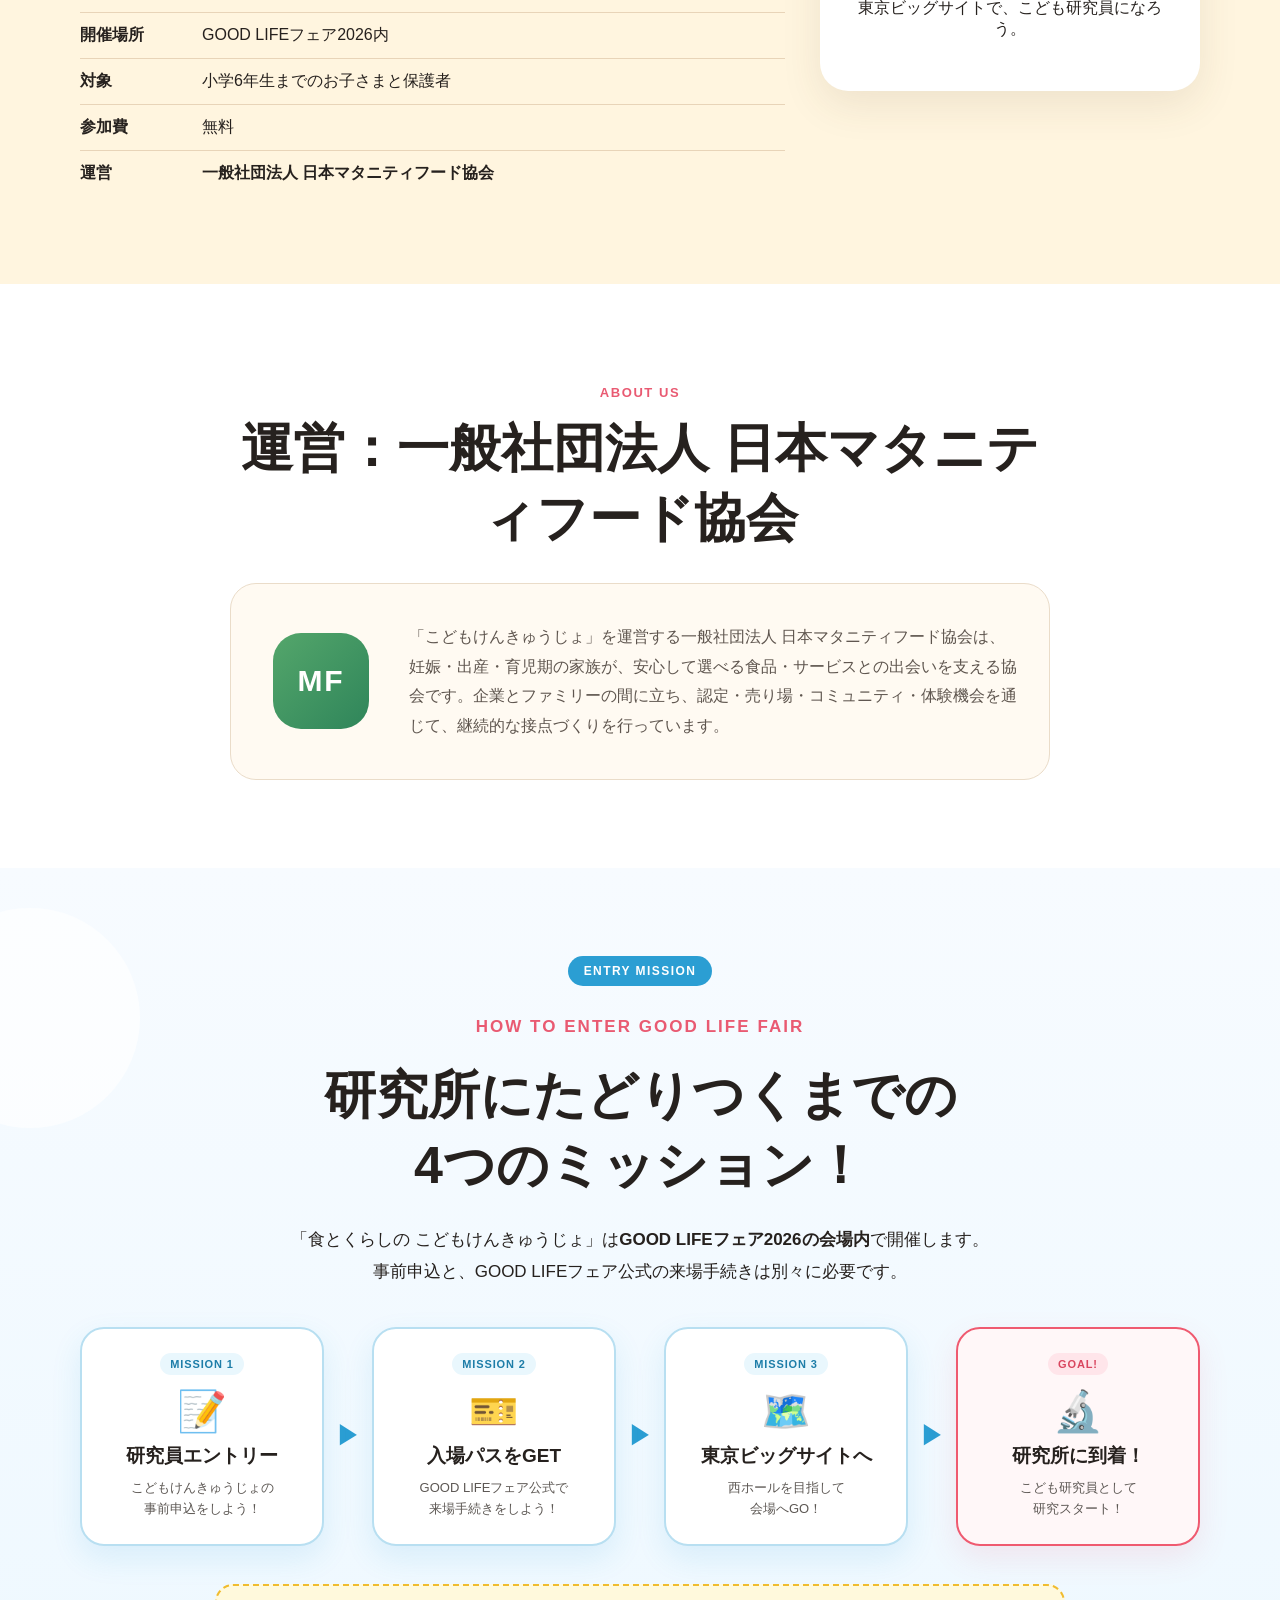
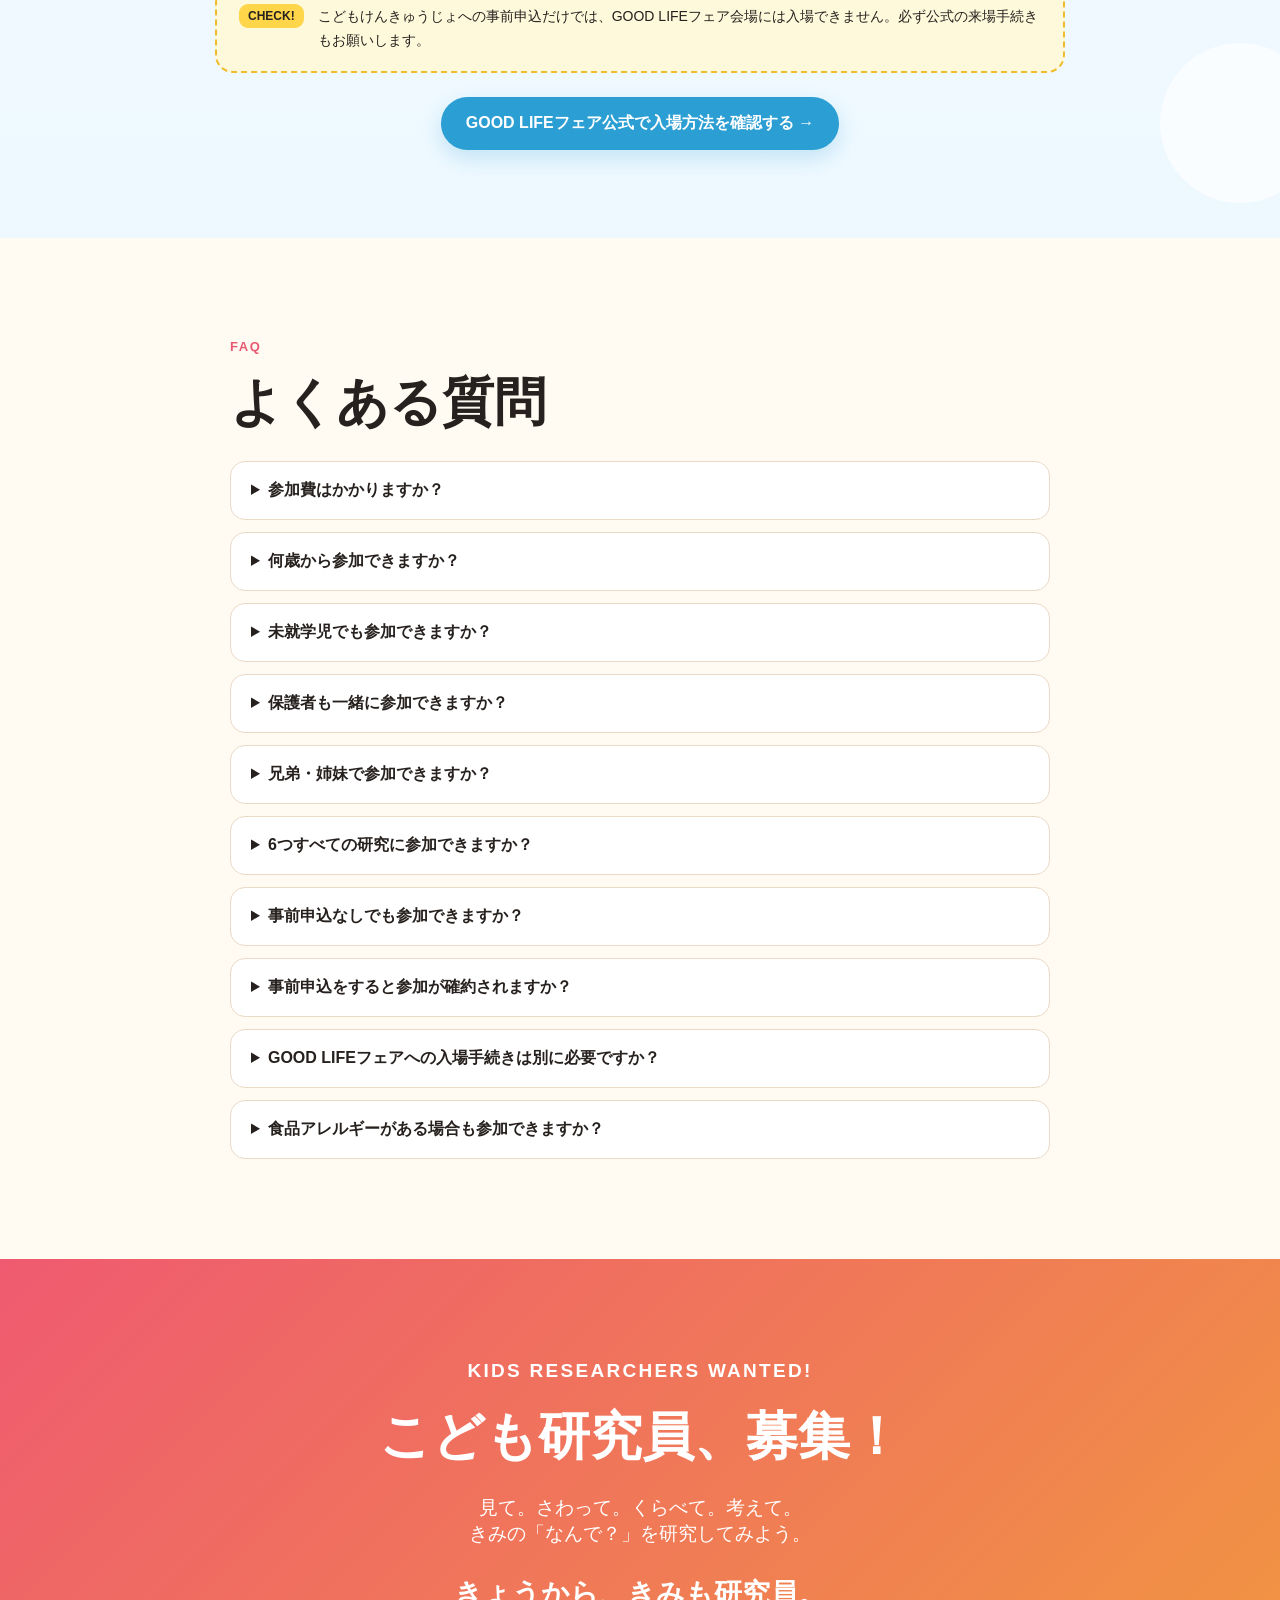
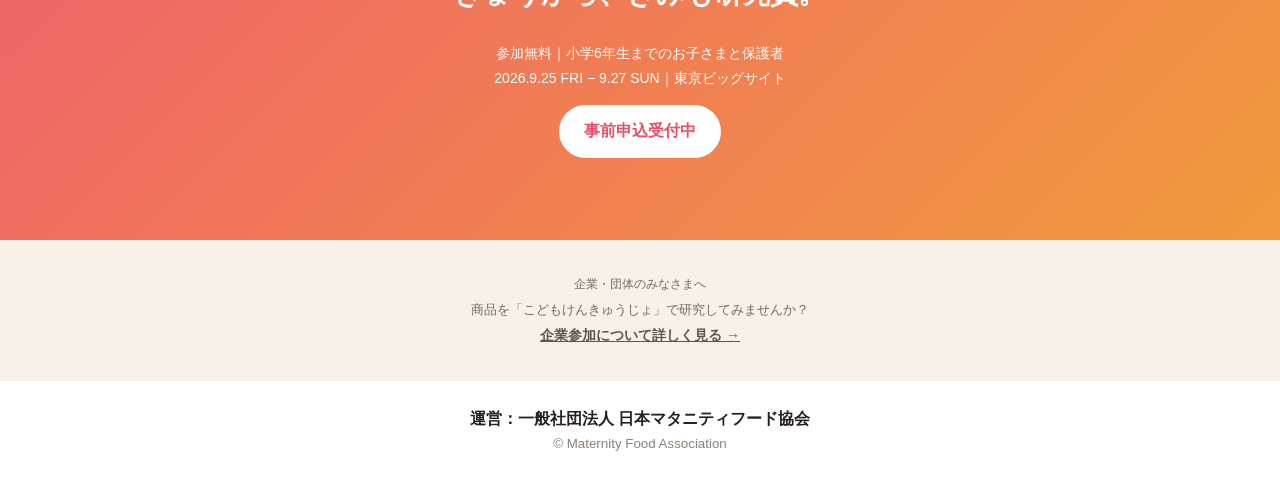
==== commit 03d1fde2: "Update CTA, about logo, and organizer copy" ====
--- a/toc/index.html
+++ b/toc/index.html
@@ -4,19 +4,19 @@
 <meta charset="utf-8">
 <meta name="viewport" content="width=device-width,initial-scale=1">
 <title>食とくらしの こどもけんきゅうじょ｜きょうは、こどもが研究員。</title>
-<meta name="description" content="子どもが研究員になり、五感で本物の商品を研究する親子向け体験イベント。2026年9月25日〜27日、東京ビッグサイト GOOD LIFEフェア2026内で開催。参加無料・ブース先行事前申込受付予定。">
+<meta name="description" content="子どもが研究員になり、五感で本物の商品を研究する親子向け体験イベント。2026年9月25日〜27日、東京ビッグサイト GOOD LIFEフェア2026内で開催。参加無料・事前申込受付中。">
 <link rel="stylesheet" href="style.css">
 </head>
 <body>
-<header class="site-header"><div class="wrap header-inner"><a href="#top" class="brand"><img src="../kodomokenkyuujyo_logo.png" alt="食とくらしの こどもけんきゅうじょ"></a><a class="header-link" href="#entry">先行事前申込</a></div></header>
+<header class="site-header"><div class="wrap header-inner"><a href="#top" class="brand"><img src="../kodomokenkyuujyo_logo.png" alt="食とくらしの こどもけんきゅうじょ"></a><a class="header-link" href="#entry">事前申込受付中</a></div></header>
 <main id="top">
-<section class="hero"><div class="wrap hero-grid"><div class="hero-copy"><p class="eyebrow">親子で楽しめる体験型イベント</p><p class="official-name">食とくらしの こどもけんきゅうじょ</p><h1>きょうは、<br><span>こども</span>が研究員。</h1><p class="hero-lead">五感をつかって、いろんな商品を研究しよう！</p><p class="hero-text">見る、さわる、きく、におう、あじわう。<br>本物の商品をくらべて、感じて、考える。<br>親子で楽しむ、3日間だけの特別な研究体験です。</p><div class="event-chip">2026.9.25 FRI − 9.27 SUN<br>東京ビッグサイト 西ホール｜GOOD LIFEフェア2026内</div><a class="btn primary" href="#entry">ブース先行事前申込はこちら</a><p class="micro">参加無料｜小学6年生までのお子さまと保護者</p></div><div class="hero-photo"><img src="main-photo.png" alt="こども研究員の体験イメージ"></div></div></section>
+<section class="hero"><div class="wrap hero-grid"><div class="hero-copy"><p class="eyebrow">親子で楽しめる体験型イベント</p><p class="official-name">食とくらしの こどもけんきゅうじょ</p><h1>きょうは、<br><span>こども</span>が研究員。</h1><p class="hero-lead">五感をつかって、いろんな商品を研究しよう！</p><p class="hero-text">見る、さわる、きく、におう、あじわう。<br>本物の商品をくらべて、感じて、考える。<br>親子で楽しむ、3日間だけの特別な研究体験です。</p><div class="event-chip">2026.9.25 FRI − 9.27 SUN<br>東京ビッグサイト 西ホール｜GOOD LIFEフェア2026内</div><a class="btn primary" href="#entry">事前申込受付中</a><p class="micro">参加無料｜小学6年生までのお子さまと保護者</p></div><div class="hero-photo"><img src="main-photo.png" alt="こども研究員の体験イメージ"></div></div></section>
 
-<section class="section about"><div class="wrap narrow"><p class="section-label">ABOUT</p><h2>遊ぶだけじゃない。<br>勉強するだけでもない。<br>「研究する」という、新しい体験。</h2><p>「どっちが好き？」「どんなにおい？」「なんで違うんだろう？」――こどもけんきゅうじょでは、子どもたち自身が<strong>「こども研究員」</strong>になり、企業の商品を五感で研究します。</p><p>大人が正解を教えるのではなく、自分で感じて、くらべて、考えて、自分なりの答えを見つける。子どもの「なんで？」が主役になる体験です。</p><p class="catch">「好き！」も「ちょっと苦手」も、全部立派な研究結果。</p></div></section>
+<section class="section about"><div class="wrap narrow"><p class="section-label">ABOUT</p><img class="about-logo" src="../kodomokenkyuujyo_logo.png" alt="食とくらしの こどもけんきゅうじょ"><h2>こどもけんきゅうじょとは？</h2><p class="about-subhead">遊ぶだけじゃない。勉強するだけでもない。<br>「研究する」という、新しい体験。</p><p>「どっちが好き？」「どんなにおい？」「なんで違うんだろう？」――こどもけんきゅうじょでは、子どもたち自身が<strong>「こども研究員」</strong>になり、企業の商品を五感で研究します。</p><p>大人が正解を教えるのではなく、自分で感じて、くらべて、考えて、自分なりの答えを見つける。子どもの「なんで？」が主役になる体験です。</p><p class="catch">「好き！」も「ちょっと苦手」も、全部立派な研究結果。</p></div></section>
 
 <section class="section senses"><div class="wrap"><p class="section-label">FIVE SENSES</p><h2>五感をつかって、研究しよう。</h2><div class="sense-cards"><div><b>👀</b><h3>みる</h3><p>色・形・違いを発見。</p></div><div><b>✋</b><h3>さわる</h3><p>ふわふわ？つるつる？</p></div><div><b>👂</b><h3>きく</h3><p>どんな音がする？</p></div><div><b>👃</b><h3>におう</h3><p>どんな香り？</p></div><div><b>👄</b><h3>あじわう</h3><p>どんな味？どっちが好き？</p></div></div></div></section>
 
-<section class="section missions"><div class="wrap"><p class="section-label">6 RESEARCH MISSIONS</p><h2>6つの研究にチャレンジ！</h2><p class="section-intro">「好き」「気になる」「なんで？」を手がかりに、いろんな研究に挑戦しよう。</p><div class="mission-grid"><article><span class="num c1">1</span><h3>おかし総選挙</h3><p class="mission-catch">きみの「好き！」に一票！</p><p>いろいろなおかしを食べくらべ。味や香り、食感を研究して、一番好きなおかしに投票しよう！</p></article><article><span class="num c2">2</span><h3>ごはんの研究室</h3><p class="mission-catch">ごはんのヒミツを探ろう！</p><p>見た目、香り、味、食感。いろんな角度からごはんをくらべて研究してみよう。</p></article><article><span class="num c3">3</span><h3>おもちゃ研究室</h3><p class="mission-catch">遊んで、ためして、考えよう！</p><p>実際に遊んで、さわって、ためしてみよう。「もっとこうだったら楽しい！」も研究結果。</p></article><article><span class="num c4">4</span><h3>キレイのラボ</h3><p class="mission-catch">キレイのひみつを研究！</p><p>香りや使いごこちを体験して、身近な「キレイ」のひみつを見つけよう。</p></article><article><span class="num c5">5</span><h3>さわりごこちラボ</h3><p class="mission-catch">「心地いい！」を見つけよう！</p><p>ふわふわ、さらさら、つるつる。いろんな素材をさわって、自分の感覚を研究しよう。</p></article><article><span class="num c6">6</span><h3>だれのため？たんてい</h3><p class="mission-catch">これは、だれが使うもの？</p><p>商品をよく観察して、どんな人のためにつくられたものなのかを推理してみよう。</p></article></div><div class="mid-cta"><a class="btn primary" href="#entry">こども研究員に先行申込する</a></div></div></section>
+<section class="section missions"><div class="wrap"><p class="section-label">6 RESEARCH MISSIONS</p><h2>6つの研究にチャレンジ！</h2><p class="section-intro">「好き」「気になる」「なんで？」を手がかりに、いろんな研究に挑戦しよう。</p><div class="mission-grid"><article><span class="num c1">1</span><h3>おかし総選挙</h3><p class="mission-catch">きみの「好き！」に一票！</p><p>いろいろなおかしを食べくらべ。味や香り、食感を研究して、一番好きなおかしに投票しよう！</p></article><article><span class="num c2">2</span><h3>ごはんの研究室</h3><p class="mission-catch">ごはんのヒミツを探ろう！</p><p>見た目、香り、味、食感。いろんな角度からごはんをくらべて研究してみよう。</p></article><article><span class="num c3">3</span><h3>おもちゃ研究室</h3><p class="mission-catch">遊んで、ためして、考えよう！</p><p>実際に遊んで、さわって、ためしてみよう。「もっとこうだったら楽しい！」も研究結果。</p></article><article><span class="num c4">4</span><h3>キレイのラボ</h3><p class="mission-catch">キレイのひみつを研究！</p><p>香りや使いごこちを体験して、身近な「キレイ」のひみつを見つけよう。</p></article><article><span class="num c5">5</span><h3>さわりごこちラボ</h3><p class="mission-catch">「心地いい！」を見つけよう！</p><p>ふわふわ、さらさら、つるつる。いろんな素材をさわって、自分の感覚を研究しよう。</p></article><article><span class="num c6">6</span><h3>だれのため？たんてい</h3><p class="mission-catch">これは、だれが使うもの？</p><p>商品をよく観察して、どんな人のためにつくられたものなのかを推理してみよう。</p></article></div><div class="mid-cta"><a class="btn primary" href="#entry">事前申込受付中</a></div></div></section>
 
 <section class="section real"><div class="wrap split"><div><p class="section-label">REAL PRODUCTS</p><h2>研究するのは、<br>「本物」です。</h2></div><div><p>研究するのは、企業が実際につくっている商品。教材のためだけにつくられたものではなく、社会とつながっている「本物」に触れるからこそ生まれる発見があります。</p><p>「こっちの方が好き！」「もっとこうだったらいいのに。」「なんでこれは違うんだろう？」――正解はありません。子どもが感じたこと、そのものが研究結果です。</p></div></div></section>
 
@@ -26,21 +26,21 @@
 
 <section class="section flow"><div class="wrap"><p class="section-label">HOW TO RESEARCH</p><h2>こども研究員の体験の流れ</h2><div class="flow-grid five"><div><b>01</b><h3>研究所へ</h3><p>会場の「こどもけんきゅうじょ」へ。</p></div><div><b>02</b><h3>研究員になる</h3><p>きょうから、きみもこども研究員。</p></div><div><b>03</b><h3>研究に挑戦</h3><p>五感をつかって商品を研究。</p></div><div><b>04</b><h3>研究結果を伝える</h3><p>感じたことを自由に伝えよう。</p></div><div><b>05</b><h3>研究完了！</h3><p>きみの発見が研究結果になります。</p></div></div></div></section>
 
-<section class="section advance" id="entry"><div class="wrap narrow center"><span class="badge">先行受付</span><p class="section-label">ADVANCE ENTRY</p><h2>ブース先行事前申込 受付予定</h2><p class="lead">参加無料。参加をご希望の方は、事前に参加希望をご登録いただくと当日のご案内がスムーズです。</p><div class="notice"><strong>先行申込について</strong><p>先行事前申込の受付方法・参加枠などの詳細は現在準備中です。申込フォーム公開後、このページからお申し込みいただけます。</p><p>※先行申込による優先入場・参加確約等の条件は、正式な運用決定後にご案内します。</p></div><a class="btn primary disabled" href="#" aria-disabled="true">申込フォーム準備中</a></div></section>
+<section class="section advance" id="entry"><div class="wrap narrow center"><span class="badge">受付中</span><p class="section-label">ADVANCE ENTRY</p><h2>事前申込受付中</h2><p class="lead">参加無料。参加をご希望の方は、事前に参加希望をご登録いただくと当日のご案内がスムーズです。</p><div class="notice"><strong>事前申込について</strong><p>事前申込の受付方法・参加枠などの詳細は順次ご案内します。</p><p>※優先入場・参加確約等の条件は、正式な運用内容をご確認ください。</p></div><a class="btn primary disabled" href="#" aria-disabled="true">申込フォーム準備中</a></div></section>
 
 <section class="section event"><div class="wrap"><p class="section-label">EVENT INFORMATION</p><h2>開催概要</h2><div class="event-card"><div><dl><div><dt>イベント名</dt><dd>食とくらしの こどもけんきゅうじょ</dd></div><div><dt>開催日</dt><dd>2026年9月25日（金）〜27日（日）</dd></div><div><dt>開催時間</dt><dd>10:00〜17:00（初日は18:00まで）</dd></div><div><dt>会場</dt><dd>東京ビッグサイト 西ホール</dd></div><div><dt>開催場所</dt><dd>GOOD LIFEフェア2026内</dd></div><div><dt>対象</dt><dd>小学6年生までのお子さまと保護者</dd></div><div><dt>参加費</dt><dd>無料</dd></div><div><dt>運営</dt><dd><strong>一般社団法人 日本マタニティフード協会</strong></dd></div></dl></div><div class="event-message"><strong>3日間限定 OPEN!</strong><p>東京ビッグサイトで、こども研究員になろう。</p></div></div></div></section>
 
-<section class="section operator"><div class="wrap narrow center"><p class="section-label">ORGANIZER</p><h2>運営は、日本マタニティフード協会です。</h2><div class="operator-card"><div class="operator-mark">MF</div><div class="operator-copy"><h3>一般社団法人 日本マタニティフード協会</h3><p>妊産婦や子育てファミリーと企業をつなぎ、食やくらしに関する商品・サービスとの出会いや体験の場をつくっています。</p><p>「食とくらしの こどもけんきゅうじょ」では、子どもたちの自由な発見と企業の商品づくりをつなぐ体験を運営します。</p></div></div></div></section>
+<section class="section operator"><div class="wrap narrow center"><p class="section-label">ABOUT US</p><h2>運営：一般社団法人 日本マタニティフード協会</h2><div class="operator-card"><div class="operator-mark">MF</div><div class="operator-copy"><p>「こどもけんきゅうじょ」を運営する一般社団法人 日本マタニティフード協会は、妊娠・出産・育児期の家族が、安心して選べる食品・サービスとの出会いを支える協会です。企業とファミリーの間に立ち、認定・売り場・コミュニティ・体験機会を通じて、継続的な接点づくりを行っています。</p></div></div></div></section>
 
-<section class="section goodlife"><div class="wrap"><div class="game-entry-head center"><span class="game-badge">ENTRY MISSION</span><p class="section-label">HOW TO ENTER GOOD LIFE FAIR</p><h2>研究所にたどりつくまでの<br>4つのミッション！</h2><p>「食とくらしの こどもけんきゅうじょ」は<strong>GOOD LIFEフェア2026の会場内</strong>で開催します。<br>先行事前申込と、GOOD LIFEフェア公式の来場手続きは別々に必要です。</p></div><div class="mission-route"><article><span class="route-level">MISSION 1</span><div class="route-icon">📝</div><h3>研究員エントリー</h3><p>こどもけんきゅうじょの<br>先行事前申込をしよう！</p></article><span class="route-arrow">▶</span><article><span class="route-level">MISSION 2</span><div class="route-icon">🎫</div><h3>入場パスをGET</h3><p>GOOD LIFEフェア公式で<br>来場手続きをしよう！</p></article><span class="route-arrow">▶</span><article><span class="route-level">MISSION 3</span><div class="route-icon">🗺️</div><h3>東京ビッグサイトへ</h3><p>西ホールを目指して<br>会場へGO！</p></article><span class="route-arrow">▶</span><article class="route-goal"><span class="route-level">GOAL!</span><div class="route-icon">🔬</div><h3>研究所に到着！</h3><p>こども研究員として<br>研究スタート！</p></article></div><div class="game-note"><b>CHECK!</b><p>こどもけんきゅうじょへの先行申込だけでは、GOOD LIFEフェア会場には入場できません。必ず公式の来場手続きもお願いします。</p></div><div class="center"><a class="btn game-link" href="https://goodlife-fair.jp/" target="_blank" rel="noopener">GOOD LIFEフェア公式で入場方法を確認する →</a></div></div></section>
+<section class="section goodlife"><div class="wrap"><div class="game-entry-head center"><span class="game-badge">ENTRY MISSION</span><p class="section-label">HOW TO ENTER GOOD LIFE FAIR</p><h2>研究所にたどりつくまでの<br>4つのミッション！</h2><p>「食とくらしの こどもけんきゅうじょ」は<strong>GOOD LIFEフェア2026の会場内</strong>で開催します。<br>事前申込と、GOOD LIFEフェア公式の来場手続きは別々に必要です。</p></div><div class="mission-route"><article><span class="route-level">MISSION 1</span><div class="route-icon">📝</div><h3>研究員エントリー</h3><p>こどもけんきゅうじょの<br>事前申込をしよう！</p></article><span class="route-arrow">▶</span><article><span class="route-level">MISSION 2</span><div class="route-icon">🎫</div><h3>入場パスをGET</h3><p>GOOD LIFEフェア公式で<br>来場手続きをしよう！</p></article><span class="route-arrow">▶</span><article><span class="route-level">MISSION 3</span><div class="route-icon">🗺️</div><h3>東京ビッグサイトへ</h3><p>西ホールを目指して<br>会場へGO！</p></article><span class="route-arrow">▶</span><article class="route-goal"><span class="route-level">GOAL!</span><div class="route-icon">🔬</div><h3>研究所に到着！</h3><p>こども研究員として<br>研究スタート！</p></article></div><div class="game-note"><b>CHECK!</b><p>こどもけんきゅうじょへの事前申込だけでは、GOOD LIFEフェア会場には入場できません。必ず公式の来場手続きもお願いします。</p></div><div class="center"><a class="btn game-link" href="https://goodlife-fair.jp/" target="_blank" rel="noopener">GOOD LIFEフェア公式で入場方法を確認する →</a></div></div></section>
 
-<section class="section faq"><div class="wrap narrow"><p class="section-label">FAQ</p><h2>よくある質問</h2><details><summary>参加費はかかりますか？</summary><p>こどもけんきゅうじょの参加費は無料です。GOOD LIFEフェア会場への入場方法については公式サイトをご確認ください。</p></details><details><summary>何歳から参加できますか？</summary><p>小学6年生までのお子さまを対象としています。研究内容によって対象年齢が異なる場合があります。</p></details><details><summary>未就学児でも参加できますか？</summary><p>ご参加いただけます。小さなお子さまは保護者同伴でご参加ください。研究ごとの対象条件は詳細決定後にご案内します。</p></details><details><summary>保護者も一緒に参加できますか？</summary><p>はい。お子さまの研究の様子を一緒にお楽しみください。</p></details><details><summary>兄弟・姉妹で参加できますか？</summary><p>参加方法や申込単位などの詳細は、先行申込受付開始時にご案内します。</p></details><details><summary>6つすべての研究に参加できますか？</summary><p>当日の混雑状況や各研究の定員により異なります。詳細は決定次第ご案内します。</p></details><details><summary>事前申込なしでも参加できますか？</summary><p>当日参加の運用については現在調整中です。参加をご希望の方には先行事前申込をおすすめします。</p></details><details><summary>先行事前申込をすると参加が確約されますか？</summary><p>参加枠・優先案内等の条件は現在調整中です。確定後、このページでご案内します。</p></details><details><summary>GOOD LIFEフェアへの入場手続きは別に必要ですか？</summary><p>はい。こどもけんきゅうじょへの申込とは別に、GOOD LIFEフェア公式の来場手続きが必要です。</p></details><details><summary>食品アレルギーがある場合も参加できますか？</summary><p>研究内容によって食品を使用する場合があります。アレルギーに関する注意事項は各研究の案内をご確認ください。</p></details></div></section>
+<section class="section faq"><div class="wrap narrow"><p class="section-label">FAQ</p><h2>よくある質問</h2><details><summary>参加費はかかりますか？</summary><p>こどもけんきゅうじょの参加費は無料です。GOOD LIFEフェア会場への入場方法については公式サイトをご確認ください。</p></details><details><summary>何歳から参加できますか？</summary><p>小学6年生までのお子さまを対象としています。研究内容によって対象年齢が異なる場合があります。</p></details><details><summary>未就学児でも参加できますか？</summary><p>ご参加いただけます。小さなお子さまは保護者同伴でご参加ください。研究ごとの対象条件は詳細決定後にご案内します。</p></details><details><summary>保護者も一緒に参加できますか？</summary><p>はい。お子さまの研究の様子を一緒にお楽しみください。</p></details><details><summary>兄弟・姉妹で参加できますか？</summary><p>参加方法や申込単位などの詳細は、事前申込受付時にご案内します。</p></details><details><summary>6つすべての研究に参加できますか？</summary><p>当日の混雑状況や各研究の定員により異なります。詳細は決定次第ご案内します。</p></details><details><summary>事前申込なしでも参加できますか？</summary><p>当日参加の運用については現在調整中です。参加をご希望の方には事前申込をおすすめします。</p></details><details><summary>事前申込をすると参加が確約されますか？</summary><p>参加枠・優先案内等の条件は現在調整中です。確定後、このページでご案内します。</p></details><details><summary>GOOD LIFEフェアへの入場手続きは別に必要ですか？</summary><p>はい。こどもけんきゅうじょへの申込とは別に、GOOD LIFEフェア公式の来場手続きが必要です。</p></details><details><summary>食品アレルギーがある場合も参加できますか？</summary><p>研究内容によって食品を使用する場合があります。アレルギーに関する注意事項は各研究の案内をご確認ください。</p></details></div></section>
 
-<section class="final-cta"><div class="wrap narrow center"><p class="section-label">KIDS RESEARCHERS WANTED!</p><h2>こども研究員、募集！</h2><p>見て。さわって。くらべて。考えて。<br>きみの「なんで？」を研究してみよう。</p><h3>きょうから、きみも研究員。</h3><p class="final-info">参加無料｜小学6年生までのお子さまと保護者<br>2026.9.25 FRI − 9.27 SUN｜東京ビッグサイト</p><a class="btn light" href="#entry">ブース先行事前申込を見る</a></div></section>
+<section class="final-cta"><div class="wrap narrow center"><p class="section-label">KIDS RESEARCHERS WANTED!</p><h2>こども研究員、募集！</h2><p>見て。さわって。くらべて。考えて。<br>きみの「なんで？」を研究してみよう。</p><h3>きょうから、きみも研究員。</h3><p class="final-info">参加無料｜小学6年生までのお子さまと保護者<br>2026.9.25 FRI − 9.27 SUN｜東京ビッグサイト</p><a class="btn light" href="#entry">事前申込受付中</a></div></section>
 
 <section class="business-link"><div class="wrap narrow center"><p>企業・団体のみなさまへ</p><span>商品を「こどもけんきゅうじょ」で研究してみませんか？</span><br><a href="../index.html">企業参加について詳しく見る →</a></div></section>
 </main>
 <footer><div class="wrap"><strong>運営：一般社団法人 日本マタニティフード協会</strong><small>© Maternity Food Association</small></div></footer>
-<a class="mobile-entry" href="#entry"><span>参加無料</span> ブース先行事前申込</a>
+<a class="mobile-entry" href="#entry"><span>参加無料</span> 事前申込受付中</a>
 </body>
 </html>
--- a/toc/style.css
+++ b/toc/style.css
@@ -1 +1 @@
-*{box-sizing:border-box}html{scroll-behavior:smooth}body{margin:0;color:#26211e;background:#fffaf2;font-family:-apple-system,BlinkMacSystemFont,"Hiragino Kaku Gothic ProN","Yu Gothic",sans-serif}a{color:inherit}.wrap{width:min(1120px,calc(100% - 40px));margin:auto}.narrow{max-width:820px}.center{text-align:center}.site-header{position:sticky;top:0;z-index:20;background:rgba(255,250,242,.95);backdrop-filter:blur(10px);border-bottom:1px solid #f0dfc9}.header-inner{height:76px;display:flex;align-items:center;justify-content:space-between;gap:20px}.brand img{width:min(300px,48vw);max-height:56px;object-fit:contain}.header-link{padding:10px 17px;border-radius:999px;background:#ef5a70;color:#fff;text-decoration:none;font-weight:900;font-size:14px}.hero{padding:48px 0 58px;background:radial-gradient(circle at 80% 20%,#fff 0,#fff8eb 45%,#fff3df 100%);overflow:hidden}.hero-grid{display:grid;grid-template-columns:.9fr 1.1fr;align-items:center;gap:48px}.eyebrow,.section-label{font-size:13px;font-weight:900;letter-spacing:.12em;color:#e95a72}.official-name{font-size:15px;font-weight:900;margin:7px 0 0}.hero h1{font-size:clamp(50px,6.6vw,86px);line-height:1.12;margin:12px 0 22px;letter-spacing:.02em}.hero h1 span{color:#259bd1}.hero-lead{font-size:clamp(20px,2.3vw,29px);font-weight:900;line-height:1.5;margin:0 0 16px}.hero-text{font-size:16px;line-height:1.9}.event-chip{display:inline-block;margin:10px 0 20px;padding:13px 18px;border-radius:15px;background:#fff;border:1px solid #ead8c0;font-weight:800;line-height:1.6}.hero-photo img{display:block;width:100%;aspect-ratio:4/3;object-fit:cover;border-radius:34px;box-shadow:0 20px 50px rgba(98,70,39,.15)}.btn{display:inline-flex;align-items:center;justify-content:center;padding:16px 25px;border-radius:999px;text-decoration:none;font-weight:900}.primary{background:#ef5a70;color:#fff;box-shadow:0 8px 20px rgba(239,90,112,.22)}.light{background:#fff;color:#e75069}.disabled{opacity:.65;pointer-events:none}.micro{font-size:12px;color:#695e55}.section{padding:88px 0}.section h2,.final-cta h2{font-size:clamp(32px,4.5vw,52px);line-height:1.35;margin:10px 0 24px}.section-intro{font-size:17px;line-height:1.8;text-align:center}.about{background:#fff7e8;text-align:center}.about p{font-size:17px;line-height:2}.catch{font-weight:900;font-size:22px!important;color:#e75069;margin-top:28px}.senses{text-align:center;background:#fff}.sense-cards{display:grid;grid-template-columns:repeat(5,1fr);gap:14px;margin-top:34px}.sense-cards>div{background:#fff9ee;border:1px solid #f1dfc7;border-radius:22px;padding:25px 12px}.sense-cards b{font-size:36px}.sense-cards h3{margin:9px 0 6px}.sense-cards p{font-size:13px;margin:0;color:#675d55}.missions{text-align:center;background:#fff}.mission-grid{display:grid;grid-template-columns:repeat(3,1fr);gap:18px;margin-top:38px;text-align:left}.mission-grid article{background:#fffaf4;border:2px solid #f0dfcc;border-radius:24px;padding:25px;min-height:250px}.mission-grid h3{font-size:21px;margin:14px 0 7px}.mission-grid p{line-height:1.75;margin:0;color:#645a52}.mission-grid .mission-catch{font-weight:900;color:#2d2825;margin-bottom:7px}.num{display:flex;width:42px;height:42px;align-items:center;justify-content:center;border-radius:50%;color:#fff;font-weight:900;font-size:20px}.c1{background:#ef5a70}.c2{background:#4ca36c}.c3{background:#2b9ed3}.c4{background:#ee7187}.c5{background:#7766b6}.c6{background:#e98a32}.mid-cta{margin-top:35px}.real{background:#edf8f1}.split{display:grid;grid-template-columns:.8fr 1.2fr;gap:70px;align-items:start}.split>div:last-child{font-size:18px;line-height:2}.society{background:#f7fff9}.society p,.parents p{font-size:18px;line-height:2}.green{color:#368b5b}.parents{background:#fff}.flow{background:#f2f8ff;text-align:center}.flow-grid{display:grid;grid-template-columns:repeat(5,1fr);gap:12px;margin-top:38px}.flow-grid>div{padding:25px 15px;background:#fff;border-radius:22px;border-top:5px solid #2b9ed3}.flow-grid b{color:#2b9ed3}.flow-grid h3{font-size:18px}.flow-grid p{line-height:1.7;color:#625c58;font-size:14px}.advance{background:#fff0f2}.advance .lead{font-size:18px;line-height:1.9}.badge{display:inline-block;padding:7px 14px;border-radius:999px;background:#ffd649;font-weight:900}.notice{margin:26px auto;padding:22px;text-align:left;background:#fff;border-radius:18px;border:1px solid #f1cfd5;line-height:1.75}.notice strong{font-size:18px}.notice p{margin:8px 0}.event{background:#fff5df}.event-card{display:grid;grid-template-columns:1.3fr .7fr;gap:35px;align-items:center}.event dl{margin:20px 0 0}.event dl div{display:grid;grid-template-columns:110px 1fr;gap:12px;padding:12px 0;border-top:1px solid #e8d4b8}.event dt{font-weight:900}.event dd{margin:0}.event-message{padding:35px;border-radius:28px;background:#fff;text-align:center;box-shadow:0 14px 40px rgba(92,65,36,.1)}.event-message strong{font-size:26px;color:#e75069}.goodlife{background:#fff}.goodlife p{font-size:17px;line-height:1.9}.join-steps{display:flex;align-items:stretch;justify-content:center;gap:10px;margin:32px 0;flex-wrap:wrap}.join-steps>div{flex:1;min-width:140px;padding:18px 12px;background:#f3fbf5;border-radius:18px;font-weight:800}.join-steps b{display:flex;width:30px;height:30px;margin:0 auto 10px;align-items:center;justify-content:center;border-radius:50%;background:#4ca36c;color:#fff}.join-steps span{font-size:13px;line-height:1.6}.join-steps i{align-self:center;font-style:normal;color:#4ca36c;font-weight:900}.text-link{display:inline-block;margin-top:12px;font-weight:900;color:#238555}.faq{background:#fffaf2}.faq details{background:#fff;border:1px solid #eadac6;border-radius:15px;padding:18px 20px;margin:12px 0}.faq summary{font-weight:900;cursor:pointer}.faq details p{line-height:1.8;color:#625b55}.final-cta{padding:82px 0;background:linear-gradient(135deg,#ef5a70,#f19a3d);color:#fff}.final-cta .section-label{color:#fff}.final-cta p{font-size:19px}.final-cta h3{font-size:28px}.final-info{font-size:14px!important;line-height:1.8}.business-link{padding:36px 0;background:#f7f1e9}.business-link p{font-size:12px;margin:0 0 7px;color:#74695f}.business-link span{font-size:13px;color:#74695f}.business-link a{display:inline-block;margin-top:8px;font-size:14px;font-weight:800;color:#5f554d}footer{padding:28px 0;text-align:center;background:#fff}footer strong,footer small{display:block}footer small{margin-top:6px;color:#8b8179}.mobile-entry{display:none}@media(max-width:800px){.hero-grid,.split,.event-card{grid-template-columns:1fr}.hero-copy{text-align:center}.hero-photo{order:-1}.hero-photo img{aspect-ratio:16/11}.mission-grid{grid-template-columns:1fr 1fr}.sense-cards{grid-template-columns:repeat(3,1fr)}.flow-grid{grid-template-columns:1fr 1fr}.split{gap:20px}.split>div{text-align:center}}@media(max-width:560px){body{padding-bottom:62px}.wrap{width:min(100% - 28px,1120px)}.header-inner{height:64px}.brand img{width:180px}.header-link{font-size:11px;padding:8px 11px}.hero{padding:24px 0 42px}.hero-grid{gap:25px}.hero h1{font-size:50px}.hero-text br{display:none}.hero-photo img{border-radius:22px}.section{padding:62px 0}.mission-grid,.flow-grid{grid-template-columns:1fr}.mission-grid article{min-height:0}.sense-cards{grid-template-columns:1fr 1fr}.section-intro{text-align:left}.event dl div{grid-template-columns:1fr;gap:5px}.btn{width:100%}.parents p,.goodlife p,.society p{text-align:left;font-size:16px}.join-steps{display:grid;grid-template-columns:1fr}.join-steps i{transform:rotate(90deg)}.mobile-entry{display:block;position:fixed;z-index:30;bottom:0;left:0;right:0;padding:15px;text-align:center;background:#ef5a70;color:#fff;text-decoration:none;font-weight:900;box-shadow:0 -4px 18px rgba(0,0,0,.15)}.mobile-entry span{font-size:11px;background:#fff;color:#e75069;padding:4px 7px;border-radius:999px;margin-right:5px}}+*{box-sizing:border-box}html{scroll-behavior:smooth}body{margin:0;color:#26211e;background:#fffaf2;font-family:-apple-system,BlinkMacSystemFont,"Hiragino Kaku Gothic ProN","Yu Gothic",sans-serif}a{color:inherit}.wrap{width:min(1120px,calc(100% - 40px));margin:auto}.narrow{max-width:820px}.center{text-align:center}.site-header{position:sticky;top:0;z-index:20;background:rgba(255,250,242,.95);backdrop-filter:blur(10px);border-bottom:1px solid #f0dfc9}.header-inner{height:76px;display:flex;align-items:center;justify-content:space-between;gap:20px}.brand img{width:min(300px,48vw);max-height:56px;object-fit:contain}.header-link{padding:10px 17px;border-radius:999px;background:#ef5a70;color:#fff;text-decoration:none;font-weight:900;font-size:14px}.hero{padding:48px 0 58px;background:radial-gradient(circle at 80% 20%,#fff 0,#fff8eb 45%,#fff3df 100%);overflow:hidden}.hero-grid{display:grid;grid-template-columns:.9fr 1.1fr;align-items:center;gap:48px}.eyebrow,.section-label{font-size:13px;font-weight:900;letter-spacing:.12em;color:#e95a72}.official-name{font-size:15px;font-weight:900;margin:7px 0 0}.hero h1{font-size:clamp(50px,6.6vw,86px);line-height:1.12;margin:12px 0 22px;letter-spacing:.02em}.hero h1 span{color:#259bd1}.hero-lead{font-size:clamp(20px,2.3vw,29px);font-weight:900;line-height:1.5;margin:0 0 16px}.hero-text{font-size:16px;line-height:1.9}.event-chip{display:inline-block;margin:10px 0 20px;padding:13px 18px;border-radius:15px;background:#fff;border:1px solid #ead8c0;font-weight:800;line-height:1.6}.hero-photo img{display:block;width:100%;aspect-ratio:4/3;object-fit:cover;border-radius:34px;box-shadow:0 20px 50px rgba(98,70,39,.15)}.btn{display:inline-flex;align-items:center;justify-content:center;padding:16px 25px;border-radius:999px;text-decoration:none;font-weight:900}.primary{background:#ef5a70;color:#fff;box-shadow:0 8px 20px rgba(239,90,112,.22)}.light{background:#fff;color:#e75069}.disabled{opacity:.65;pointer-events:none}.micro{font-size:12px;color:#695e55}.section{padding:88px 0}.section h2,.final-cta h2{font-size:clamp(32px,4.5vw,52px);line-height:1.35;margin:10px 0 24px}.section-intro{font-size:17px;line-height:1.8;text-align:center}.about{background:#fff7e8;text-align:center}.about p{font-size:17px;line-height:2}.catch{font-weight:900;font-size:22px!important;color:#e75069;margin-top:28px}.senses{text-align:center;background:#fff}.sense-cards{display:grid;grid-template-columns:repeat(5,1fr);gap:14px;margin-top:34px}.sense-cards>div{background:#fff9ee;border:1px solid #f1dfc7;border-radius:22px;padding:25px 12px}.sense-cards b{font-size:36px}.sense-cards h3{margin:9px 0 6px}.sense-cards p{font-size:13px;margin:0;color:#675d55}.missions{text-align:center;background:#fff}.mission-grid{display:grid;grid-template-columns:repeat(3,1fr);gap:18px;margin-top:38px;text-align:left}.mission-grid article{background:#fffaf4;border:2px solid #f0dfcc;border-radius:24px;padding:25px;min-height:250px}.mission-grid h3{font-size:21px;margin:14px 0 7px}.mission-grid p{line-height:1.75;margin:0;color:#645a52}.mission-grid .mission-catch{font-weight:900;color:#2d2825;margin-bottom:7px}.num{display:flex;width:42px;height:42px;align-items:center;justify-content:center;border-radius:50%;color:#fff;font-weight:900;font-size:20px}.c1{background:#ef5a70}.c2{background:#4ca36c}.c3{background:#2b9ed3}.c4{background:#ee7187}.c5{background:#7766b6}.c6{background:#e98a32}.mid-cta{margin-top:35px}.real{background:#edf8f1}.split{display:grid;grid-template-columns:.8fr 1.2fr;gap:70px;align-items:start}.split>div:last-child{font-size:18px;line-height:2}.society{background:#f7fff9}.society p,.parents p{font-size:18px;line-height:2}.green{color:#368b5b}.parents{background:#fff}.flow{background:#f2f8ff;text-align:center}.flow-grid{display:grid;grid-template-columns:repeat(5,1fr);gap:12px;margin-top:38px}.flow-grid>div{padding:25px 15px;background:#fff;border-radius:22px;border-top:5px solid #2b9ed3}.flow-grid b{color:#2b9ed3}.flow-grid h3{font-size:18px}.flow-grid p{line-height:1.7;color:#625c58;font-size:14px}.advance{background:#fff0f2}.advance .lead{font-size:18px;line-height:1.9}.badge{display:inline-block;padding:7px 14px;border-radius:999px;background:#ffd649;font-weight:900}.notice{margin:26px auto;padding:22px;text-align:left;background:#fff;border-radius:18px;border:1px solid #f1cfd5;line-height:1.75}.notice strong{font-size:18px}.notice p{margin:8px 0}.event{background:#fff5df}.event-card{display:grid;grid-template-columns:1.3fr .7fr;gap:35px;align-items:center}.event dl{margin:20px 0 0}.event dl div{display:grid;grid-template-columns:110px 1fr;gap:12px;padding:12px 0;border-top:1px solid #e8d4b8}.event dt{font-weight:900}.event dd{margin:0}.event-message{padding:35px;border-radius:28px;background:#fff;text-align:center;box-shadow:0 14px 40px rgba(92,65,36,.1)}.event-message strong{font-size:26px;color:#e75069}.operator{background:#fff}.operator-card{display:grid;grid-template-columns:120px 1fr;gap:28px;align-items:center;margin-top:30px;padding:30px;border-radius:26px;background:#fffaf2;border:1px solid #eadcc9;text-align:left}.operator-mark{display:flex;width:96px;height:96px;align-items:center;justify-content:center;margin:auto;border-radius:28px;background:linear-gradient(135deg,#54a66b,#2f855a);color:#fff;font-weight:900;font-size:30px;letter-spacing:.06em}.operator-copy h3{margin:0 0 10px;font-size:23px}.operator-copy p{margin:8px 0;line-height:1.85;color:#5f564f}.goodlife{background:linear-gradient(180deg,#f7fbff 0,#edf8ff 100%);position:relative;overflow:hidden}.goodlife:before,.goodlife:after{content:"";position:absolute;border-radius:50%;background:rgba(255,255,255,.7)}.goodlife:before{width:220px;height:220px;left:-80px;top:40px}.goodlife:after{width:160px;height:160px;right:-40px;bottom:35px}.game-entry-head,.mission-route,.game-note,.goodlife .center{position:relative;z-index:1}.game-badge{display:inline-block;padding:8px 16px;margin-bottom:8px;border-radius:999px;background:#2b9ed3;color:#fff;font-size:12px;font-weight:900;letter-spacing:.12em}.game-entry-head p{font-size:17px;line-height:1.9}.mission-route{display:grid;grid-template-columns:1fr auto 1fr auto 1fr auto 1fr;gap:12px;align-items:center;margin:38px 0}.mission-route article{position:relative;padding:24px 16px;border-radius:24px;background:#fff;border:2px solid #b8dff1;box-shadow:0 12px 30px rgba(43,158,211,.12);text-align:center;min-height:215px}.mission-route .route-goal{border-color:#ef5a70;background:#fff7f8;box-shadow:0 12px 30px rgba(239,90,112,.12)}.route-level{display:inline-block;padding:5px 10px;border-radius:999px;background:#e9f7fd;color:#1d7da8;font-size:11px;font-weight:900;letter-spacing:.08em}.route-goal .route-level{background:#ffe5ea;color:#d9465f}.route-icon{font-size:40px;margin:13px 0 8px}.mission-route h3{margin:0 0 8px;font-size:19px}.mission-route p{margin:0;font-size:13px;line-height:1.65;color:#5d5854}.route-arrow{font-size:24px;color:#2b9ed3;font-weight:900}.game-note{max-width:850px;margin:0 auto 24px;padding:18px 22px;border-radius:18px;background:#fff9dc;border:2px dashed #f0bc2f;text-align:left;display:grid;grid-template-columns:auto 1fr;gap:14px;align-items:start}.game-note b{display:inline-block;padding:5px 9px;border-radius:9px;background:#ffd649;font-size:12px}.game-note p{margin:0;line-height:1.75;font-size:14px}.game-link{background:#2b9ed3;color:#fff;box-shadow:0 8px 20px rgba(43,158,211,.22)}.text-link{display:inline-block;margin-top:12px;font-weight:900;color:#238555}.faq{background:#fffaf2}.faq details{background:#fff;border:1px solid #eadac6;border-radius:15px;padding:18px 20px;margin:12px 0}.faq summary{font-weight:900;cursor:pointer}.faq details p{line-height:1.8;color:#625b55}.final-cta{padding:82px 0;background:linear-gradient(135deg,#ef5a70,#f19a3d);color:#fff}.final-cta .section-label{color:#fff}.final-cta p{font-size:19px}.final-cta h3{font-size:28px}.final-info{font-size:14px!important;line-height:1.8}.business-link{padding:36px 0;background:#f7f1e9}.business-link p{font-size:12px;margin:0 0 7px;color:#74695f}.business-link span{font-size:13px;color:#74695f}.business-link a{display:inline-block;margin-top:8px;font-size:14px;font-weight:800;color:#5f554d}footer{padding:28px 0;text-align:center;background:#fff}footer strong,footer small{display:block}footer small{margin-top:6px;color:#8b8179}.mobile-entry{display:none}@media(max-width:900px){.mission-route{grid-template-columns:1fr}.route-arrow{transform:rotate(90deg);margin:auto}.mission-route article{min-height:auto}.operator-card{grid-template-columns:1fr;text-align:center}.operator-copy{text-align:center}}@media(max-width:800px){.hero-grid,.split,.event-card{grid-template-columns:1fr}.hero-copy{text-align:center}.hero-photo{order:-1}.hero-photo img{aspect-ratio:16/11}.mission-grid{grid-template-columns:1fr 1fr}.sense-cards{grid-template-columns:repeat(3,1fr)}.flow-grid{grid-template-columns:1fr 1fr}.split{gap:20px}.split>div{text-align:center}}@media(max-width:560px){body{padding-bottom:62px}.wrap{width:min(100% - 28px,1120px)}.header-inner{height:64px}.brand img{width:180px}.header-link{font-size:11px;padding:8px 11px}.hero{padding:24px 0 42px}.hero-grid{gap:25px}.hero h1{font-size:50px}.hero-text br{display:none}.hero-photo img{border-radius:22px}.section{padding:62px 0}.mission-grid,.flow-grid{grid-template-columns:1fr}.mission-grid article{min-height:0}.sense-cards{grid-template-columns:1fr 1fr}.section-intro{text-align:left}.event dl div{grid-template-columns:1fr;gap:5px}.btn{width:100%}.parents p,.society p{text-align:left;font-size:16px}.game-entry-head p{text-align:left;font-size:16px}.game-entry-head p br{display:none}.game-note{grid-template-columns:1fr}.operator-card{padding:24px 18px}.operator-mark{width:82px;height:82px}.mobile-entry{display:block;position:fixed;z-index:30;bottom:0;left:0;right:0;padding:15px;text-align:center;background:#ef5a70;color:#fff;text-decoration:none;font-weight:900;box-shadow:0 -4px 18px rgba(0,0,0,.15)}.mobile-entry span{font-size:11px;background:#fff;color:#e75069;padding:4px 7px;border-radius:999px;margin-right:5px}}
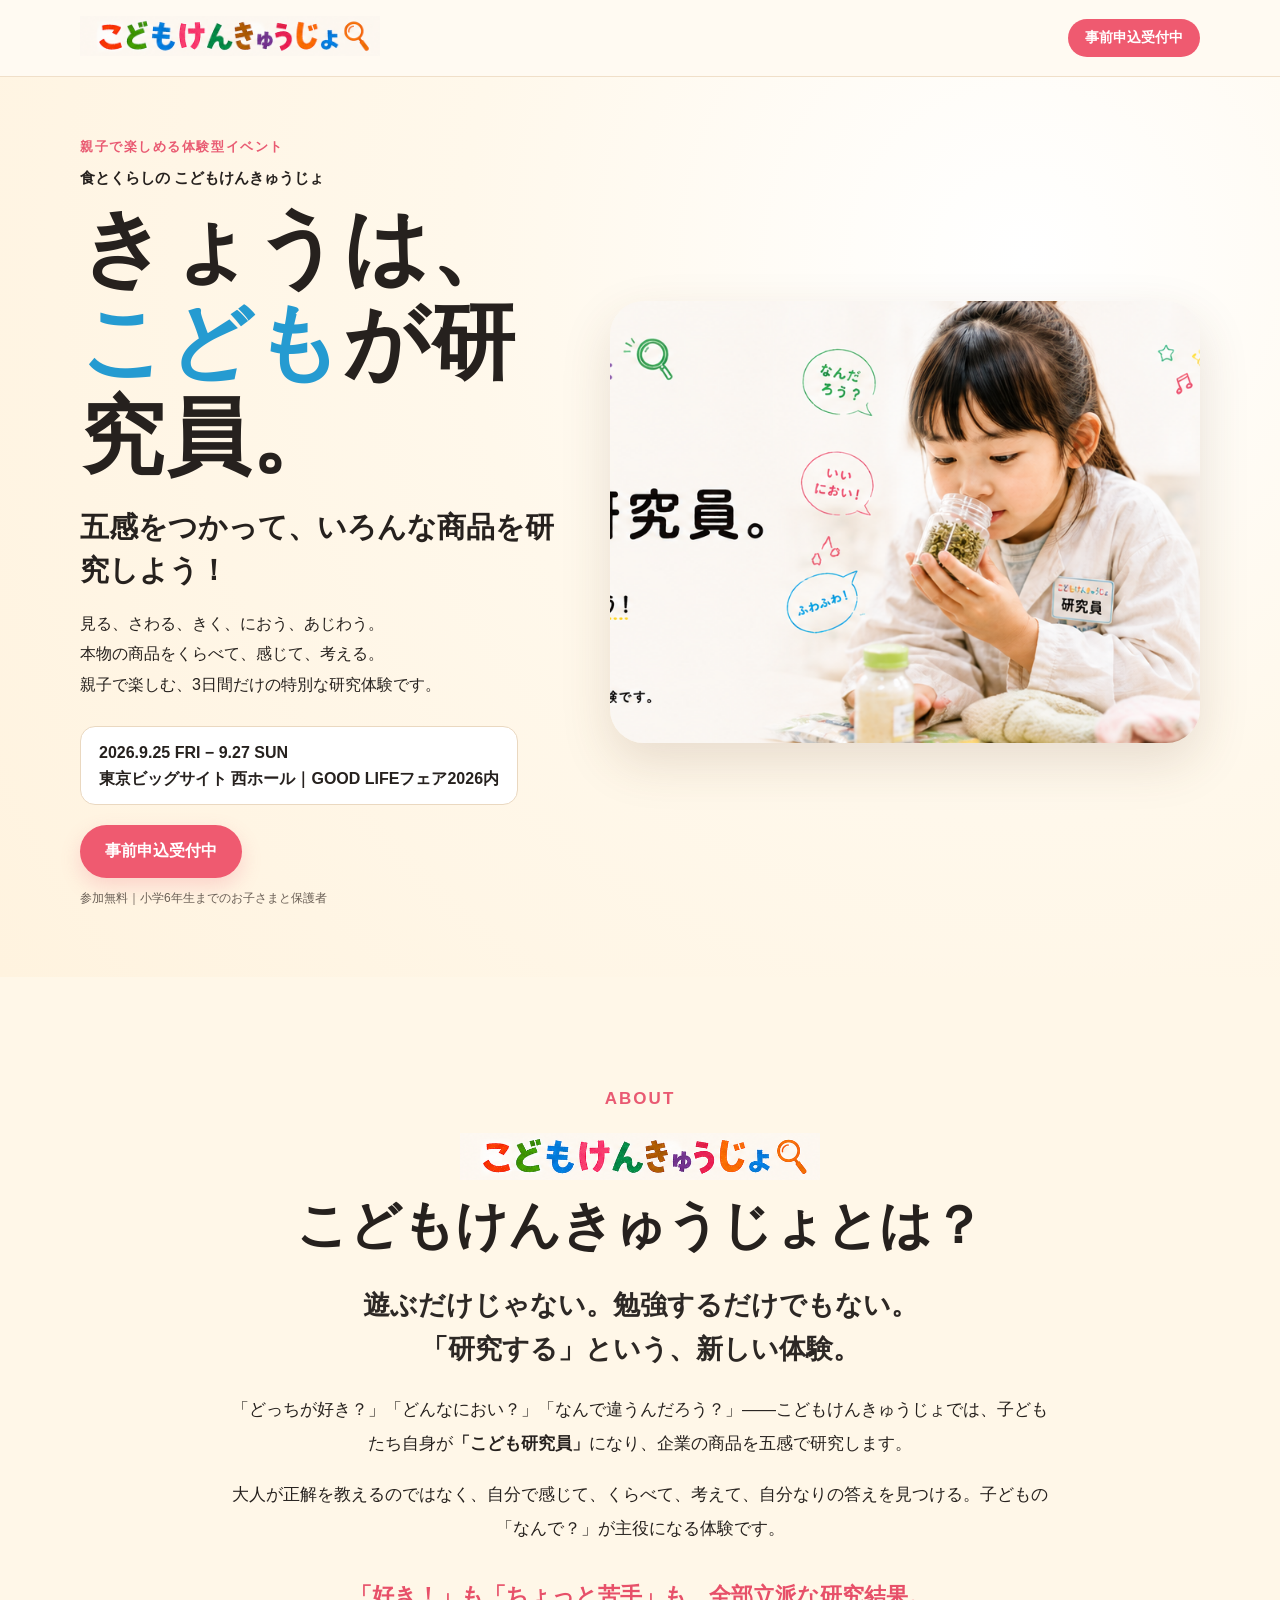
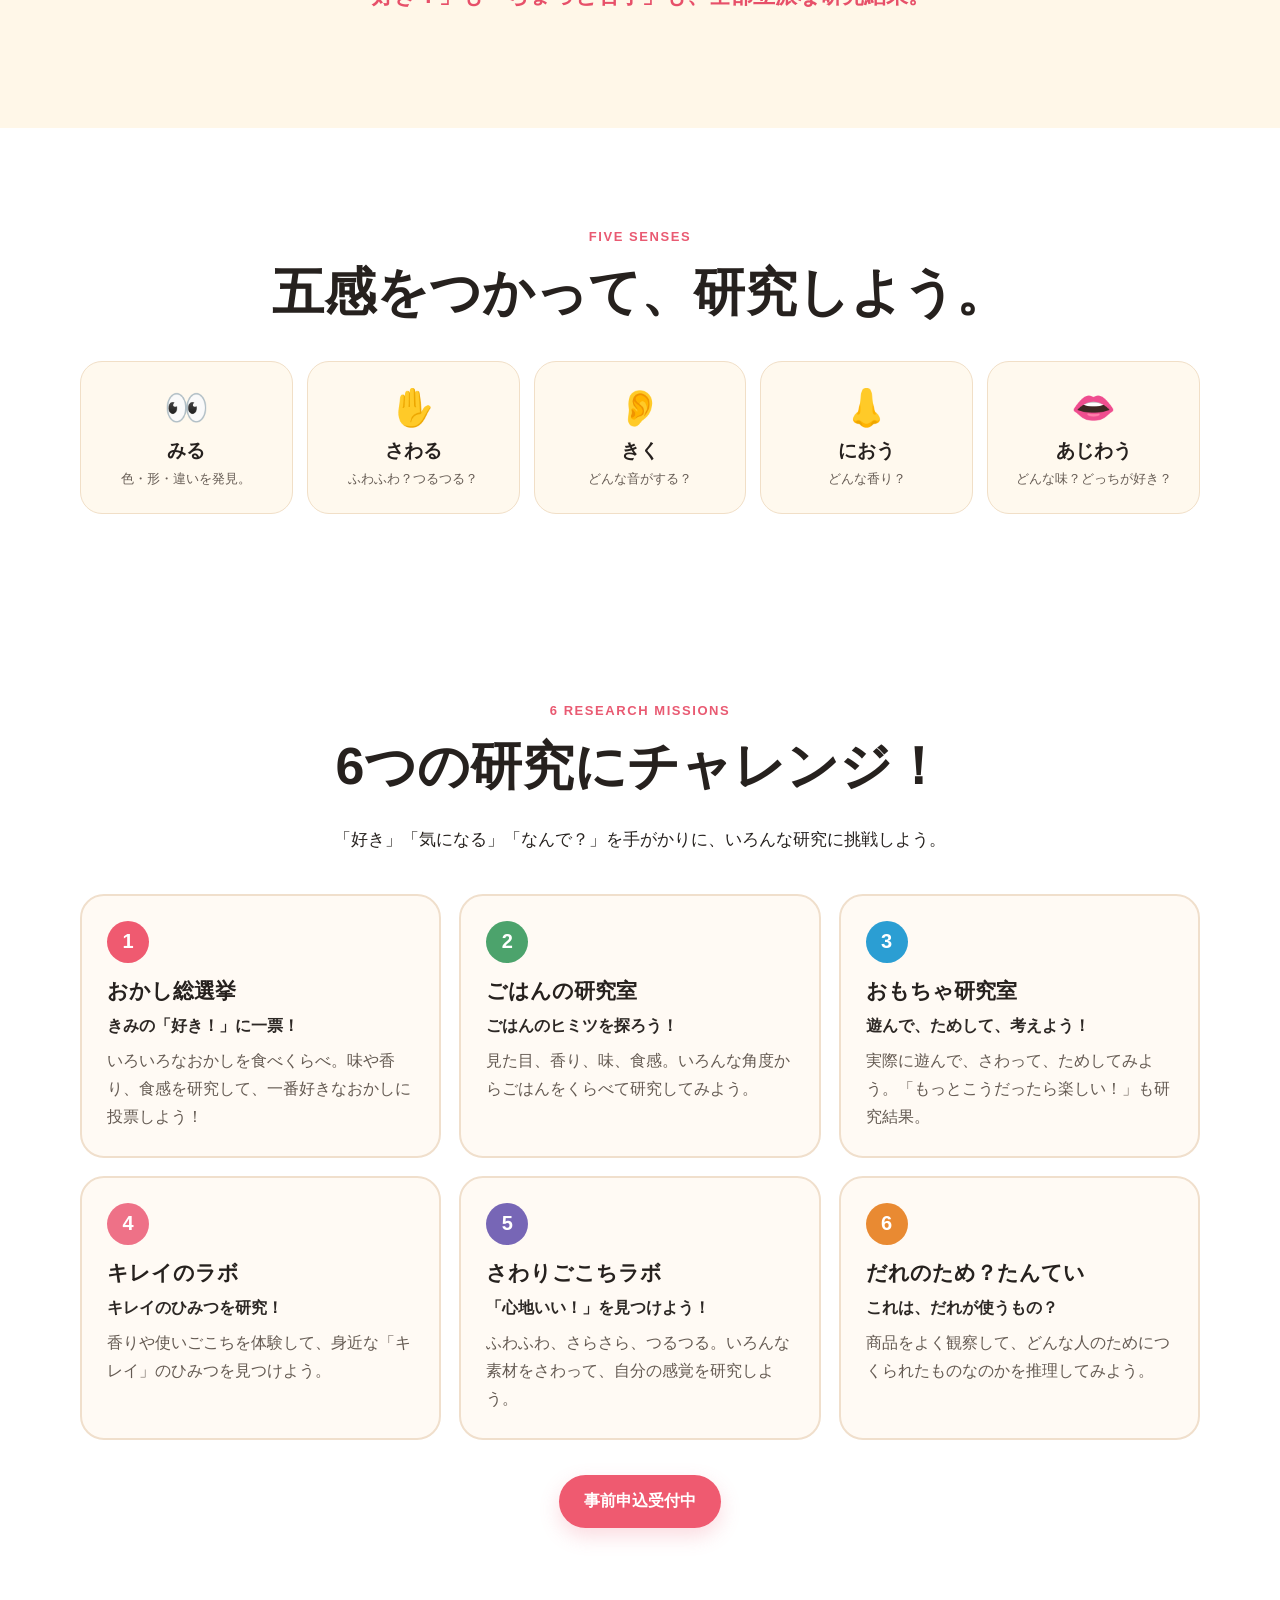
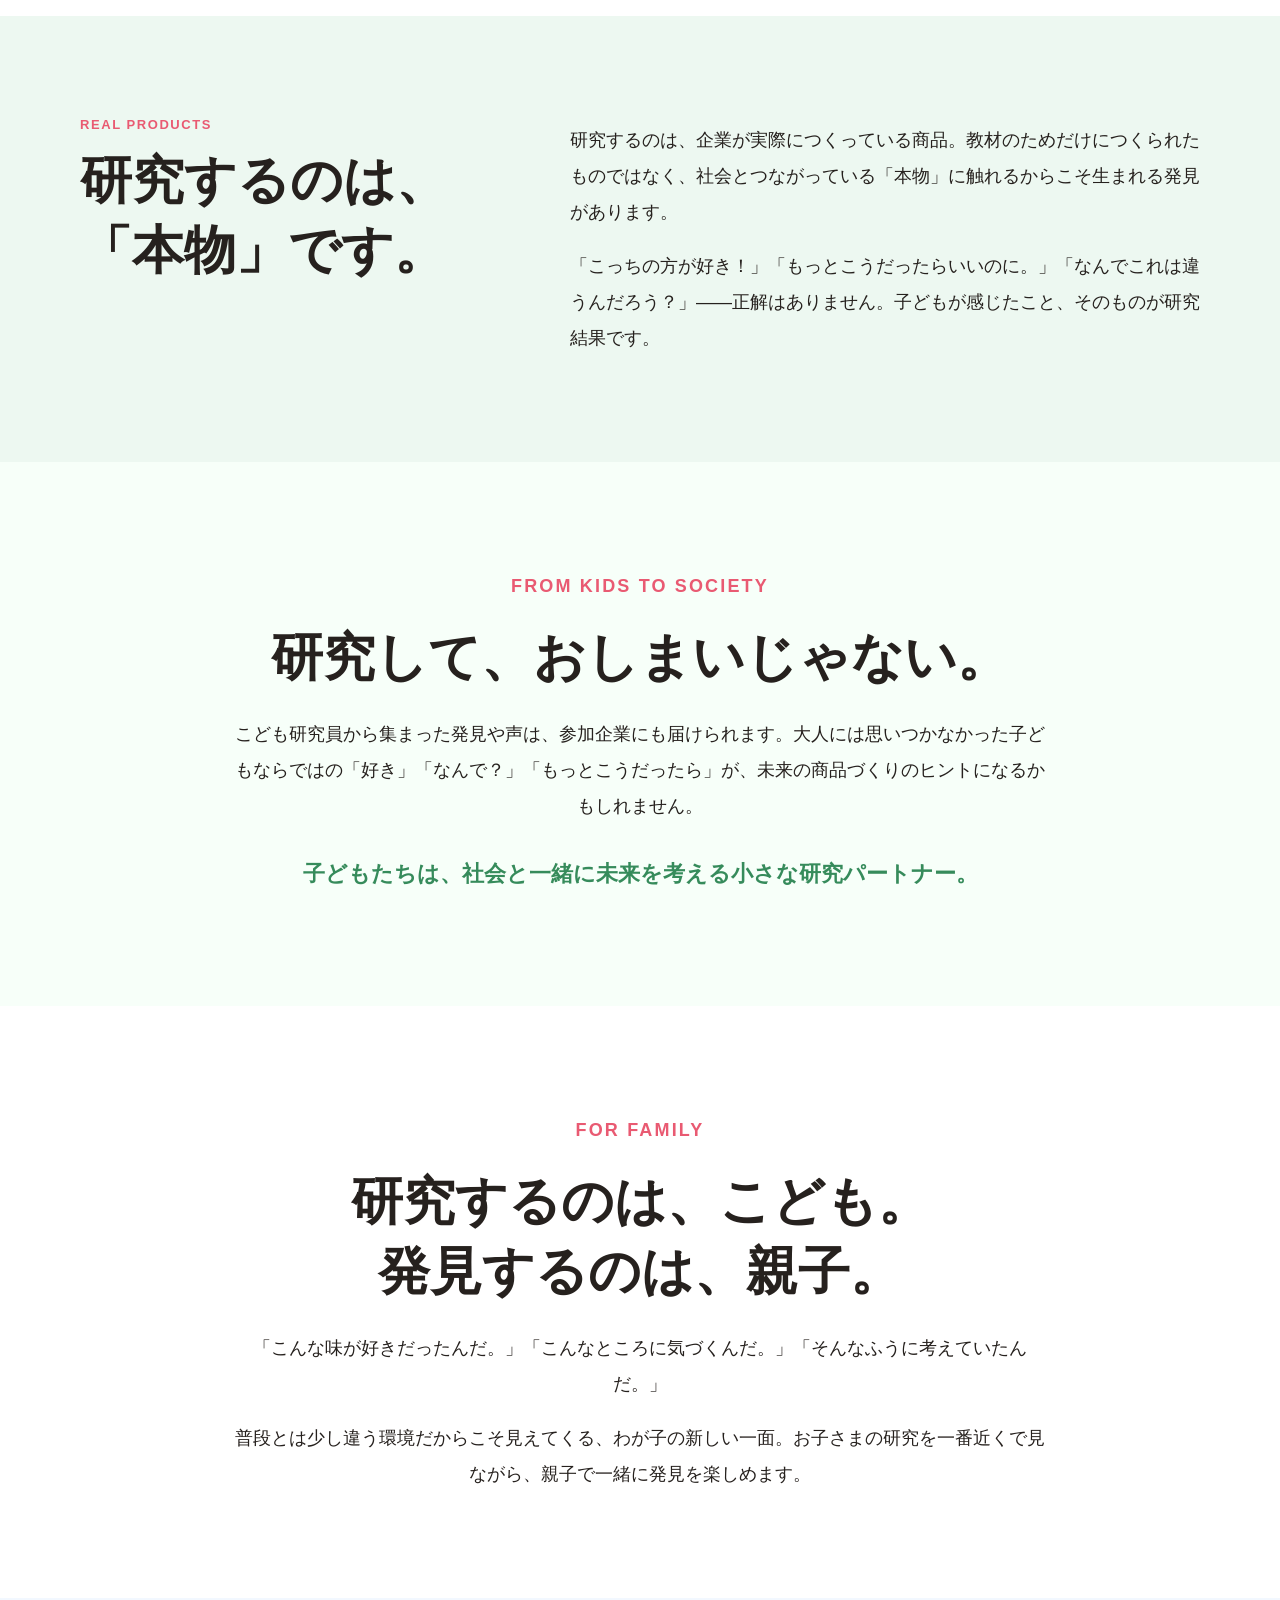
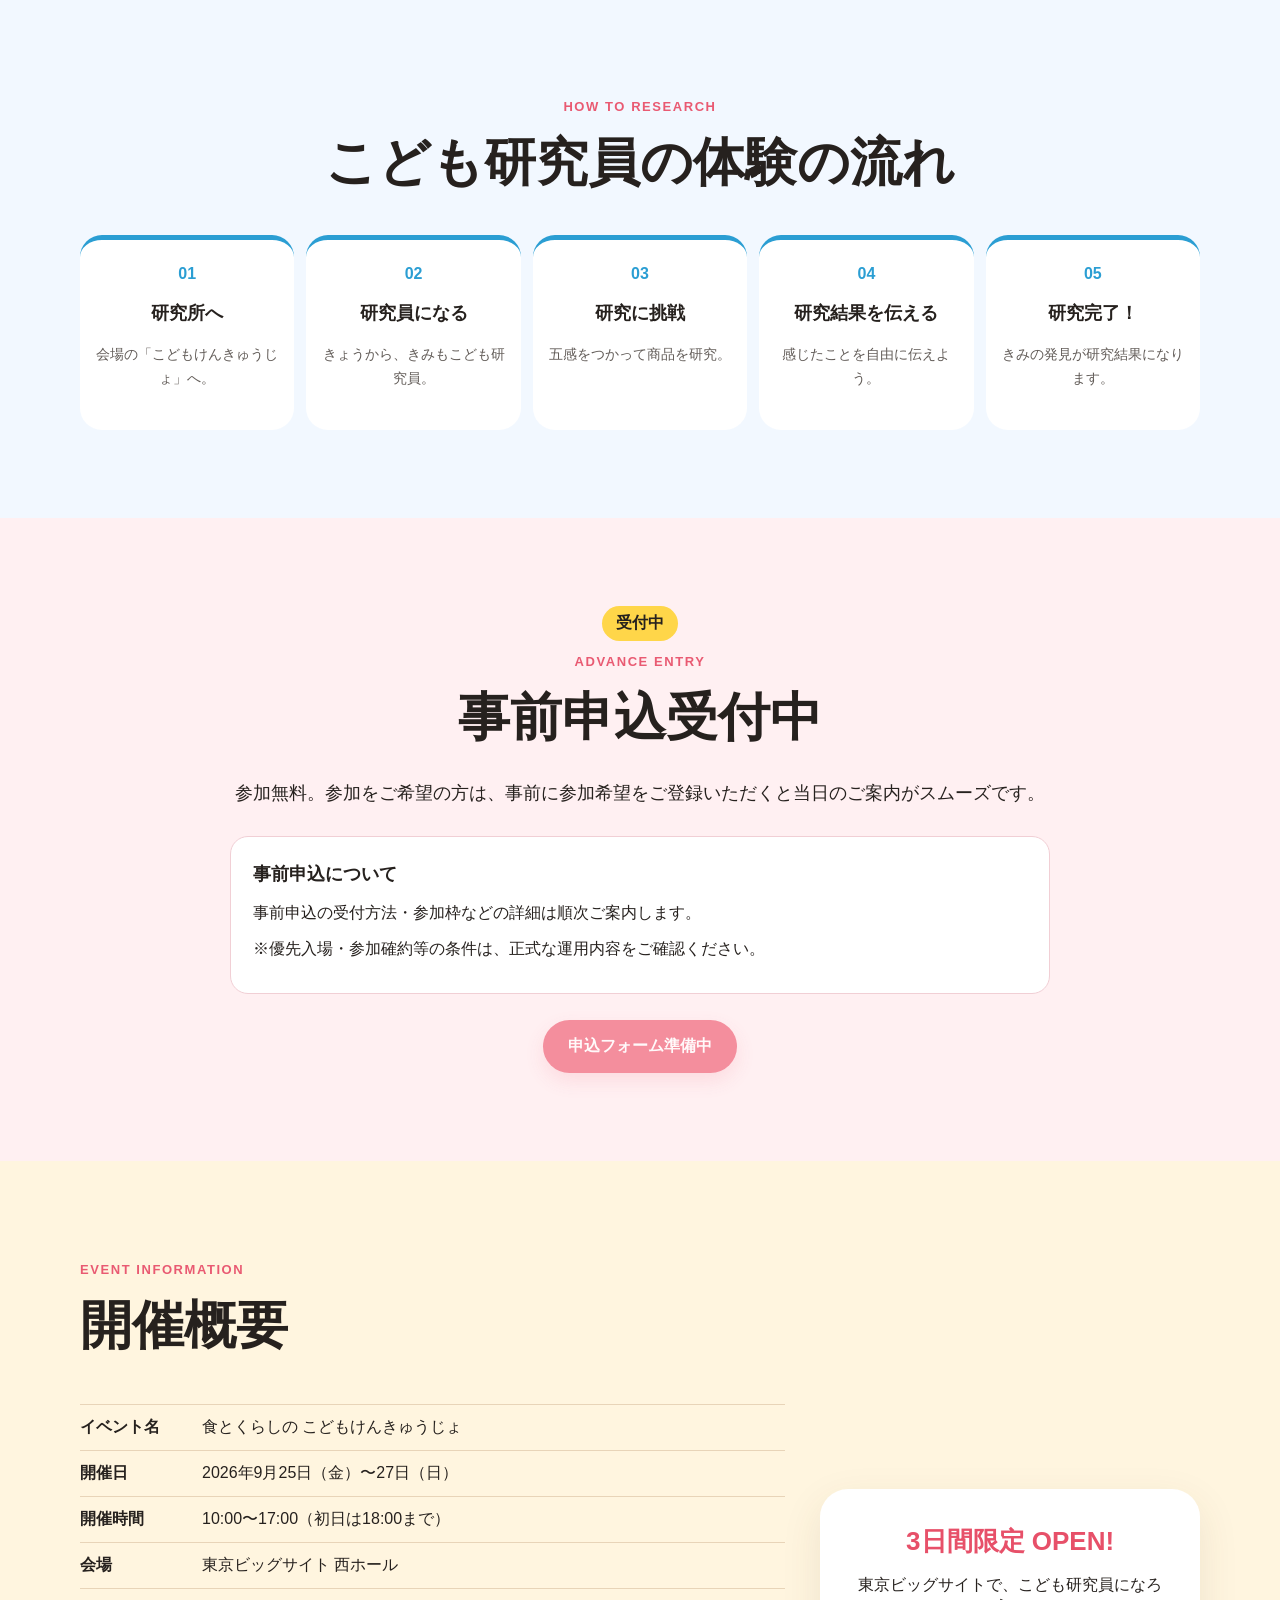
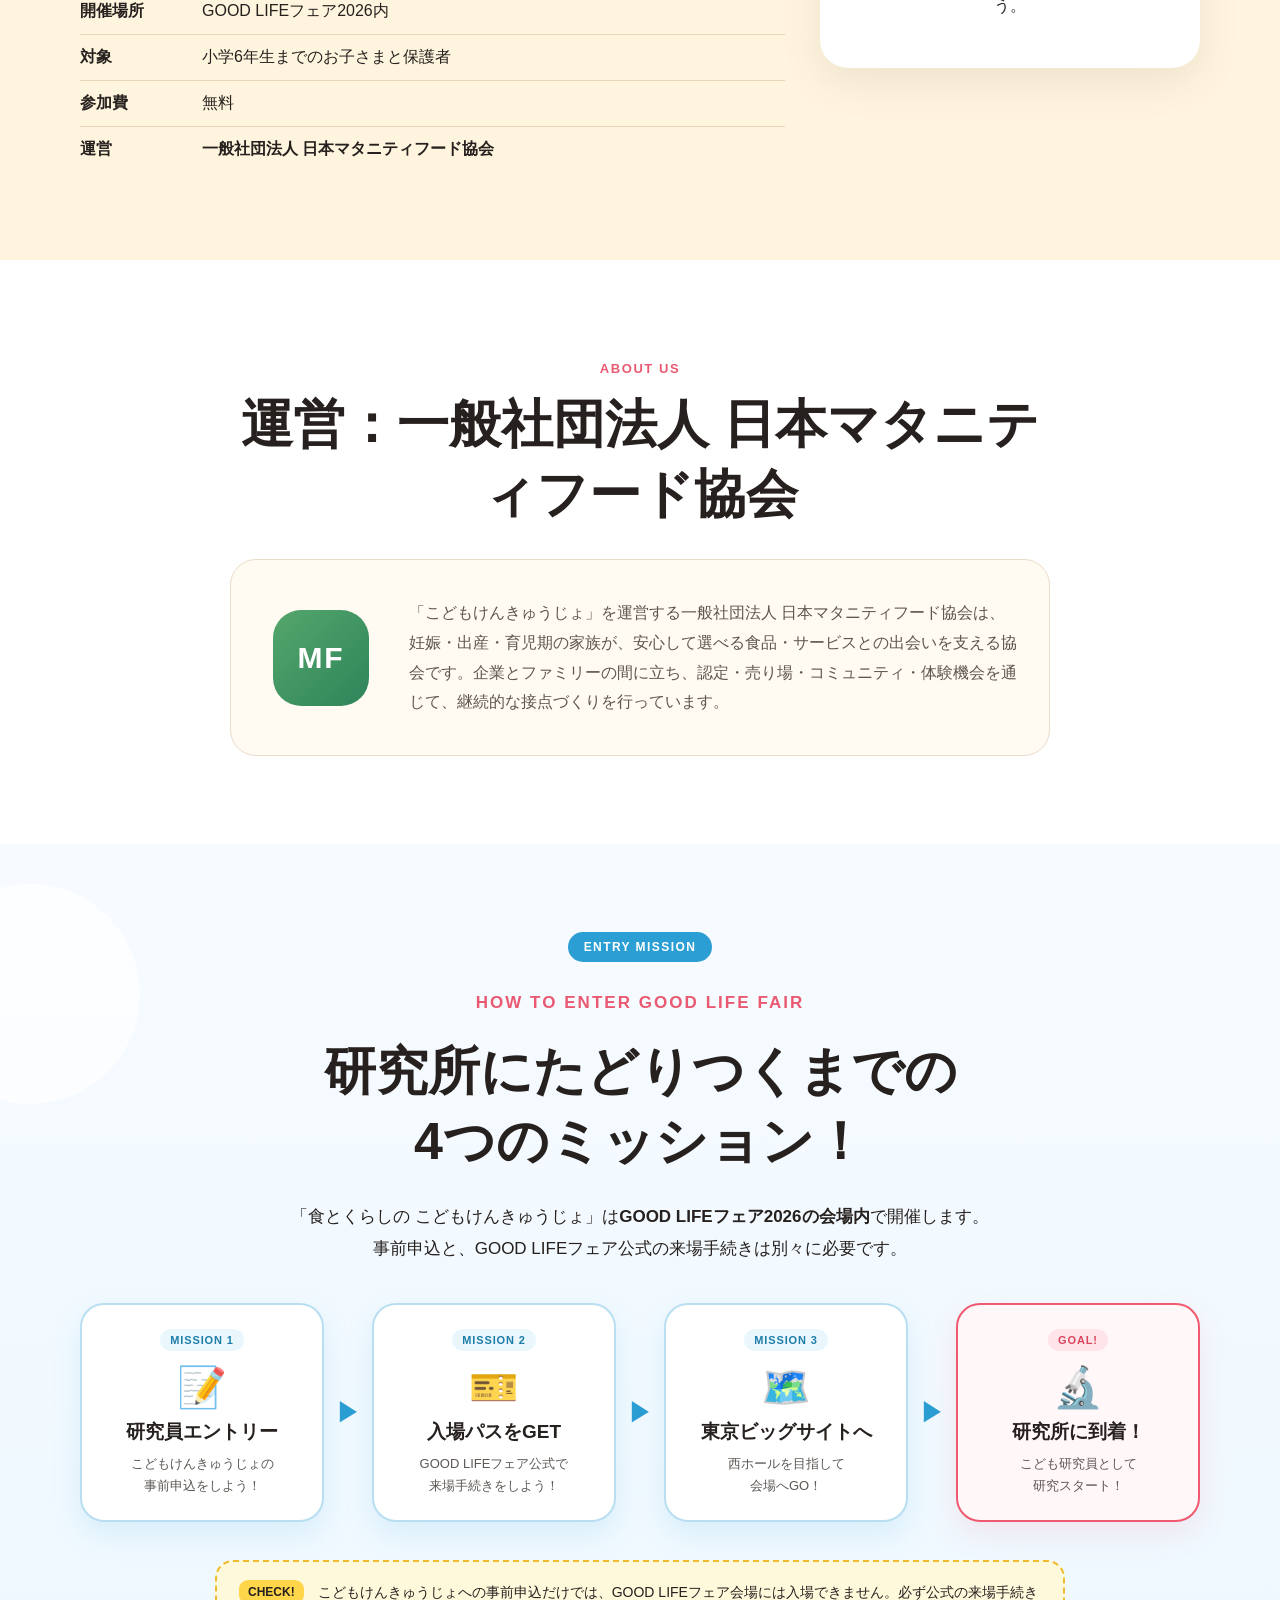
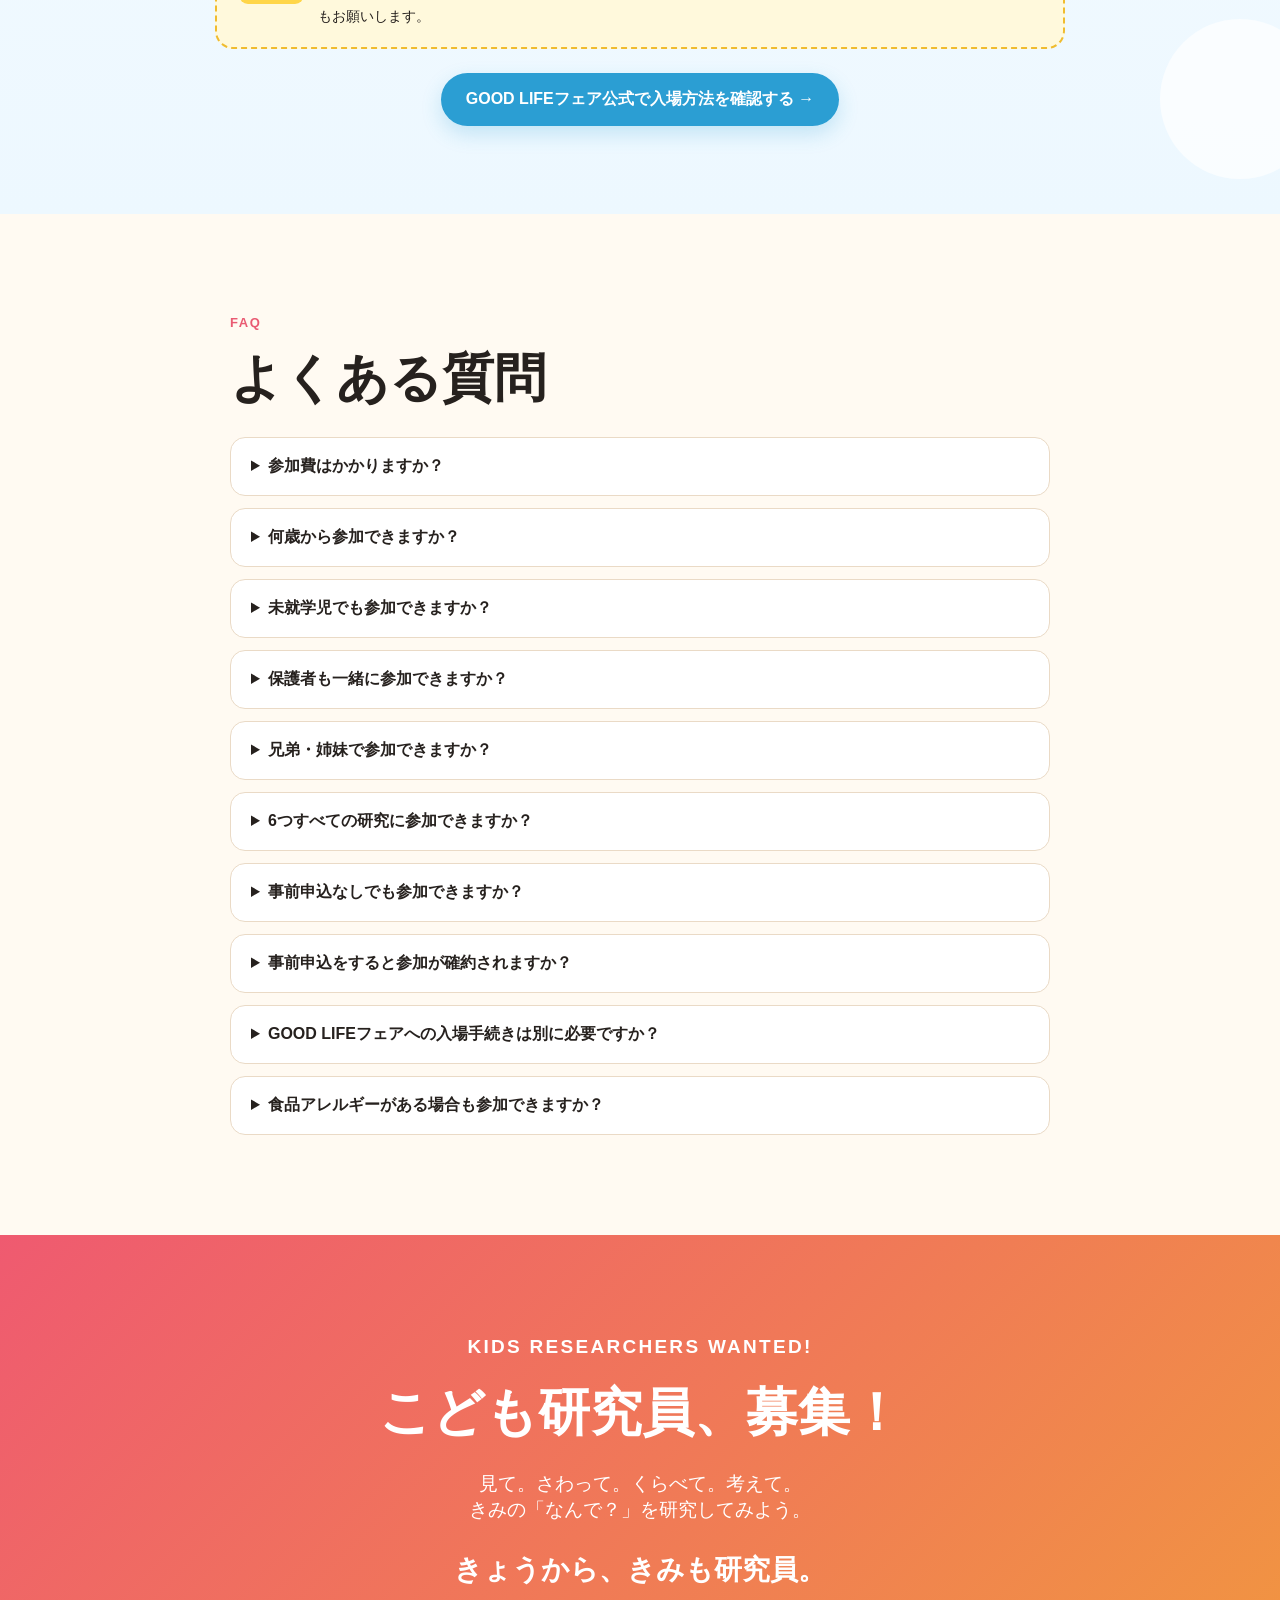
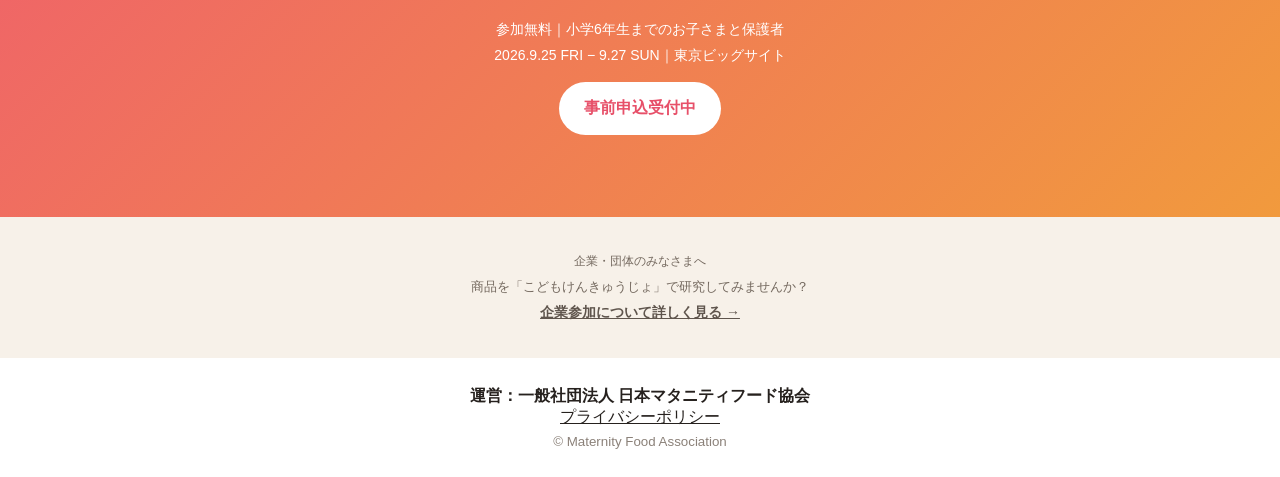
==== commit fbb84c04: "Add privacy policy link to general visitor LP footer" ====
--- a/toc/index.html
+++ b/toc/index.html
@@ -40,7 +40,7 @@
 
 <section class="business-link"><div class="wrap narrow center"><p>企業・団体のみなさまへ</p><span>商品を「こどもけんきゅうじょ」で研究してみませんか？</span><br><a href="../index.html">企業参加について詳しく見る →</a></div></section>
 </main>
-<footer><div class="wrap"><strong>運営：一般社団法人 日本マタニティフード協会</strong><small>© Maternity Food Association</small></div></footer>
+<footer><div class="wrap"><strong>運営：一般社団法人 日本マタニティフード協会</strong><a href="https://maternity-food.org/privacypolicy/" target="_blank" rel="noopener">プライバシーポリシー</a><small>© Maternity Food Association</small></div></footer>
 <a class="mobile-entry" href="#entry"><span>参加無料</span> 事前申込受付中</a>
 </body>
 </html>
--- a/toc/style.css
+++ b/toc/style.css
@@ -1 +1 @@
-*{box-sizing:border-box}html{scroll-behavior:smooth}body{margin:0;color:#26211e;background:#fffaf2;font-family:-apple-system,BlinkMacSystemFont,"Hiragino Kaku Gothic ProN","Yu Gothic",sans-serif}a{color:inherit}.wrap{width:min(1120px,calc(100% - 40px));margin:auto}.narrow{max-width:820px}.center{text-align:center}.site-header{position:sticky;top:0;z-index:20;background:rgba(255,250,242,.95);backdrop-filter:blur(10px);border-bottom:1px solid #f0dfc9}.header-inner{height:76px;display:flex;align-items:center;justify-content:space-between;gap:20px}.brand img{width:min(300px,48vw);max-height:56px;object-fit:contain}.header-link{padding:10px 17px;border-radius:999px;background:#ef5a70;color:#fff;text-decoration:none;font-weight:900;font-size:14px}.hero{padding:48px 0 58px;background:radial-gradient(circle at 80% 20%,#fff 0,#fff8eb 45%,#fff3df 100%);overflow:hidden}.hero-grid{display:grid;grid-template-columns:.9fr 1.1fr;align-items:center;gap:48px}.eyebrow,.section-label{font-size:13px;font-weight:900;letter-spacing:.12em;color:#e95a72}.official-name{font-size:15px;font-weight:900;margin:7px 0 0}.hero h1{font-size:clamp(50px,6.6vw,86px);line-height:1.12;margin:12px 0 22px;letter-spacing:.02em}.hero h1 span{color:#259bd1}.hero-lead{font-size:clamp(20px,2.3vw,29px);font-weight:900;line-height:1.5;margin:0 0 16px}.hero-text{font-size:16px;line-height:1.9}.event-chip{display:inline-block;margin:10px 0 20px;padding:13px 18px;border-radius:15px;background:#fff;border:1px solid #ead8c0;font-weight:800;line-height:1.6}.hero-photo img{display:block;width:100%;aspect-ratio:4/3;object-fit:cover;border-radius:34px;box-shadow:0 20px 50px rgba(98,70,39,.15)}.btn{display:inline-flex;align-items:center;justify-content:center;padding:16px 25px;border-radius:999px;text-decoration:none;font-weight:900}.primary{background:#ef5a70;color:#fff;box-shadow:0 8px 20px rgba(239,90,112,.22)}.light{background:#fff;color:#e75069}.disabled{opacity:.65;pointer-events:none}.micro{font-size:12px;color:#695e55}.section{padding:88px 0}.section h2,.final-cta h2{font-size:clamp(32px,4.5vw,52px);line-height:1.35;margin:10px 0 24px}.section-intro{font-size:17px;line-height:1.8;text-align:center}.about{background:#fff7e8;text-align:center}.about p{font-size:17px;line-height:2}.catch{font-weight:900;font-size:22px!important;color:#e75069;margin-top:28px}.senses{text-align:center;background:#fff}.sense-cards{display:grid;grid-template-columns:repeat(5,1fr);gap:14px;margin-top:34px}.sense-cards>div{background:#fff9ee;border:1px solid #f1dfc7;border-radius:22px;padding:25px 12px}.sense-cards b{font-size:36px}.sense-cards h3{margin:9px 0 6px}.sense-cards p{font-size:13px;margin:0;color:#675d55}.missions{text-align:center;background:#fff}.mission-grid{display:grid;grid-template-columns:repeat(3,1fr);gap:18px;margin-top:38px;text-align:left}.mission-grid article{background:#fffaf4;border:2px solid #f0dfcc;border-radius:24px;padding:25px;min-height:250px}.mission-grid h3{font-size:21px;margin:14px 0 7px}.mission-grid p{line-height:1.75;margin:0;color:#645a52}.mission-grid .mission-catch{font-weight:900;color:#2d2825;margin-bottom:7px}.num{display:flex;width:42px;height:42px;align-items:center;justify-content:center;border-radius:50%;color:#fff;font-weight:900;font-size:20px}.c1{background:#ef5a70}.c2{background:#4ca36c}.c3{background:#2b9ed3}.c4{background:#ee7187}.c5{background:#7766b6}.c6{background:#e98a32}.mid-cta{margin-top:35px}.real{background:#edf8f1}.split{display:grid;grid-template-columns:.8fr 1.2fr;gap:70px;align-items:start}.split>div:last-child{font-size:18px;line-height:2}.society{background:#f7fff9}.society p,.parents p{font-size:18px;line-height:2}.green{color:#368b5b}.parents{background:#fff}.flow{background:#f2f8ff;text-align:center}.flow-grid{display:grid;grid-template-columns:repeat(5,1fr);gap:12px;margin-top:38px}.flow-grid>div{padding:25px 15px;background:#fff;border-radius:22px;border-top:5px solid #2b9ed3}.flow-grid b{color:#2b9ed3}.flow-grid h3{font-size:18px}.flow-grid p{line-height:1.7;color:#625c58;font-size:14px}.advance{background:#fff0f2}.advance .lead{font-size:18px;line-height:1.9}.badge{display:inline-block;padding:7px 14px;border-radius:999px;background:#ffd649;font-weight:900}.notice{margin:26px auto;padding:22px;text-align:left;background:#fff;border-radius:18px;border:1px solid #f1cfd5;line-height:1.75}.notice strong{font-size:18px}.notice p{margin:8px 0}.event{background:#fff5df}.event-card{display:grid;grid-template-columns:1.3fr .7fr;gap:35px;align-items:center}.event dl{margin:20px 0 0}.event dl div{display:grid;grid-template-columns:110px 1fr;gap:12px;padding:12px 0;border-top:1px solid #e8d4b8}.event dt{font-weight:900}.event dd{margin:0}.event-message{padding:35px;border-radius:28px;background:#fff;text-align:center;box-shadow:0 14px 40px rgba(92,65,36,.1)}.event-message strong{font-size:26px;color:#e75069}.operator{background:#fff}.operator-card{display:grid;grid-template-columns:120px 1fr;gap:28px;align-items:center;margin-top:30px;padding:30px;border-radius:26px;background:#fffaf2;border:1px solid #eadcc9;text-align:left}.operator-mark{display:flex;width:96px;height:96px;align-items:center;justify-content:center;margin:auto;border-radius:28px;background:linear-gradient(135deg,#54a66b,#2f855a);color:#fff;font-weight:900;font-size:30px;letter-spacing:.06em}.operator-copy h3{margin:0 0 10px;font-size:23px}.operator-copy p{margin:8px 0;line-height:1.85;color:#5f564f}.goodlife{background:linear-gradient(180deg,#f7fbff 0,#edf8ff 100%);position:relative;overflow:hidden}.goodlife:before,.goodlife:after{content:"";position:absolute;border-radius:50%;background:rgba(255,255,255,.7)}.goodlife:before{width:220px;height:220px;left:-80px;top:40px}.goodlife:after{width:160px;height:160px;right:-40px;bottom:35px}.game-entry-head,.mission-route,.game-note,.goodlife .center{position:relative;z-index:1}.game-badge{display:inline-block;padding:8px 16px;margin-bottom:8px;border-radius:999px;background:#2b9ed3;color:#fff;font-size:12px;font-weight:900;letter-spacing:.12em}.game-entry-head p{font-size:17px;line-height:1.9}.mission-route{display:grid;grid-template-columns:1fr auto 1fr auto 1fr auto 1fr;gap:12px;align-items:center;margin:38px 0}.mission-route article{position:relative;padding:24px 16px;border-radius:24px;background:#fff;border:2px solid #b8dff1;box-shadow:0 12px 30px rgba(43,158,211,.12);text-align:center;min-height:215px}.mission-route .route-goal{border-color:#ef5a70;background:#fff7f8;box-shadow:0 12px 30px rgba(239,90,112,.12)}.route-level{display:inline-block;padding:5px 10px;border-radius:999px;background:#e9f7fd;color:#1d7da8;font-size:11px;font-weight:900;letter-spacing:.08em}.route-goal .route-level{background:#ffe5ea;color:#d9465f}.route-icon{font-size:40px;margin:13px 0 8px}.mission-route h3{margin:0 0 8px;font-size:19px}.mission-route p{margin:0;font-size:13px;line-height:1.65;color:#5d5854}.route-arrow{font-size:24px;color:#2b9ed3;font-weight:900}.game-note{max-width:850px;margin:0 auto 24px;padding:18px 22px;border-radius:18px;background:#fff9dc;border:2px dashed #f0bc2f;text-align:left;display:grid;grid-template-columns:auto 1fr;gap:14px;align-items:start}.game-note b{display:inline-block;padding:5px 9px;border-radius:9px;background:#ffd649;font-size:12px}.game-note p{margin:0;line-height:1.75;font-size:14px}.game-link{background:#2b9ed3;color:#fff;box-shadow:0 8px 20px rgba(43,158,211,.22)}.text-link{display:inline-block;margin-top:12px;font-weight:900;color:#238555}.faq{background:#fffaf2}.faq details{background:#fff;border:1px solid #eadac6;border-radius:15px;padding:18px 20px;margin:12px 0}.faq summary{font-weight:900;cursor:pointer}.faq details p{line-height:1.8;color:#625b55}.final-cta{padding:82px 0;background:linear-gradient(135deg,#ef5a70,#f19a3d);color:#fff}.final-cta .section-label{color:#fff}.final-cta p{font-size:19px}.final-cta h3{font-size:28px}.final-info{font-size:14px!important;line-height:1.8}.business-link{padding:36px 0;background:#f7f1e9}.business-link p{font-size:12px;margin:0 0 7px;color:#74695f}.business-link span{font-size:13px;color:#74695f}.business-link a{display:inline-block;margin-top:8px;font-size:14px;font-weight:800;color:#5f554d}footer{padding:28px 0;text-align:center;background:#fff}footer strong,footer small{display:block}footer small{margin-top:6px;color:#8b8179}.mobile-entry{display:none}@media(max-width:900px){.mission-route{grid-template-columns:1fr}.route-arrow{transform:rotate(90deg);margin:auto}.mission-route article{min-height:auto}.operator-card{grid-template-columns:1fr;text-align:center}.operator-copy{text-align:center}}@media(max-width:800px){.hero-grid,.split,.event-card{grid-template-columns:1fr}.hero-copy{text-align:center}.hero-photo{order:-1}.hero-photo img{aspect-ratio:16/11}.mission-grid{grid-template-columns:1fr 1fr}.sense-cards{grid-template-columns:repeat(3,1fr)}.flow-grid{grid-template-columns:1fr 1fr}.split{gap:20px}.split>div{text-align:center}}@media(max-width:560px){body{padding-bottom:62px}.wrap{width:min(100% - 28px,1120px)}.header-inner{height:64px}.brand img{width:180px}.header-link{font-size:11px;padding:8px 11px}.hero{padding:24px 0 42px}.hero-grid{gap:25px}.hero h1{font-size:50px}.hero-text br{display:none}.hero-photo img{border-radius:22px}.section{padding:62px 0}.mission-grid,.flow-grid{grid-template-columns:1fr}.mission-grid article{min-height:0}.sense-cards{grid-template-columns:1fr 1fr}.section-intro{text-align:left}.event dl div{grid-template-columns:1fr;gap:5px}.btn{width:100%}.parents p,.society p{text-align:left;font-size:16px}.game-entry-head p{text-align:left;font-size:16px}.game-entry-head p br{display:none}.game-note{grid-template-columns:1fr}.operator-card{padding:24px 18px}.operator-mark{width:82px;height:82px}.mobile-entry{display:block;position:fixed;z-index:30;bottom:0;left:0;right:0;padding:15px;text-align:center;background:#ef5a70;color:#fff;text-decoration:none;font-weight:900;box-shadow:0 -4px 18px rgba(0,0,0,.15)}.mobile-entry span{font-size:11px;background:#fff;color:#e75069;padding:4px 7px;border-radius:999px;margin-right:5px}}+*{box-sizing:border-box}html{scroll-behavior:smooth}body{margin:0;color:#26211e;background:#fffaf2;font-family:-apple-system,BlinkMacSystemFont,"Hiragino Kaku Gothic ProN","Yu Gothic",sans-serif}a{color:inherit}.wrap{width:min(1120px,calc(100% - 40px));margin:auto}.narrow{max-width:820px}.center{text-align:center}.site-header{position:sticky;top:0;z-index:20;background:rgba(255,250,242,.95);backdrop-filter:blur(10px);border-bottom:1px solid #f0dfc9}.header-inner{height:76px;display:flex;align-items:center;justify-content:space-between;gap:20px}.brand img{width:min(300px,48vw);max-height:56px;object-fit:contain}.header-link{padding:10px 17px;border-radius:999px;background:#ef5a70;color:#fff;text-decoration:none;font-weight:900;font-size:14px}.hero{padding:48px 0 58px;background:radial-gradient(circle at 80% 20%,#fff 0,#fff8eb 45%,#fff3df 100%);overflow:hidden}.hero-grid{display:grid;grid-template-columns:.9fr 1.1fr;align-items:center;gap:48px}.eyebrow,.section-label{font-size:13px;font-weight:900;letter-spacing:.12em;color:#e95a72}.official-name{font-size:15px;font-weight:900;margin:7px 0 0}.hero h1{font-size:clamp(50px,6.6vw,86px);line-height:1.12;margin:12px 0 22px;letter-spacing:.02em}.hero h1 span{color:#259bd1}.hero-lead{font-size:clamp(20px,2.3vw,29px);font-weight:900;line-height:1.5;margin:0 0 16px}.hero-text{font-size:16px;line-height:1.9}.event-chip{display:inline-block;margin:10px 0 20px;padding:13px 18px;border-radius:15px;background:#fff;border:1px solid #ead8c0;font-weight:800;line-height:1.6}.hero-photo img{display:block;width:100%;aspect-ratio:4/3;object-fit:cover;border-radius:34px;box-shadow:0 20px 50px rgba(98,70,39,.15)}.btn{display:inline-flex;align-items:center;justify-content:center;padding:16px 25px;border-radius:999px;text-decoration:none;font-weight:900}.primary{background:#ef5a70;color:#fff;box-shadow:0 8px 20px rgba(239,90,112,.22)}.light{background:#fff;color:#e75069}.disabled{opacity:.65;pointer-events:none}.micro{font-size:12px;color:#695e55}.section{padding:88px 0}.section h2,.final-cta h2{font-size:clamp(32px,4.5vw,52px);line-height:1.35;margin:10px 0 24px}.section-intro{font-size:17px;line-height:1.8;text-align:center}.about{background:#fff7e8;text-align:center}.about p{font-size:17px;line-height:2}.about-logo{display:block;width:min(360px,78vw);height:auto;margin:16px auto 10px;object-fit:contain}.about h2{margin-top:6px}.about-subhead{font-size:clamp(20px,2.5vw,27px)!important;font-weight:900;line-height:1.6!important;color:#2d2825;margin:0 0 22px}.catch{font-weight:900;font-size:22px!important;color:#e75069;margin-top:28px}.senses{text-align:center;background:#fff}.sense-cards{display:grid;grid-template-columns:repeat(5,1fr);gap:14px;margin-top:34px}.sense-cards>div{background:#fff9ee;border:1px solid #f1dfc7;border-radius:22px;padding:25px 12px}.sense-cards b{font-size:36px}.sense-cards h3{margin:9px 0 6px}.sense-cards p{font-size:13px;margin:0;color:#675d55}.missions{text-align:center;background:#fff}.mission-grid{display:grid;grid-template-columns:repeat(3,1fr);gap:18px;margin-top:38px;text-align:left}.mission-grid article{background:#fffaf4;border:2px solid #f0dfcc;border-radius:24px;padding:25px;min-height:250px}.mission-grid h3{font-size:21px;margin:14px 0 7px}.mission-grid p{line-height:1.75;margin:0;color:#645a52}.mission-grid .mission-catch{font-weight:900;color:#2d2825;margin-bottom:7px}.num{display:flex;width:42px;height:42px;align-items:center;justify-content:center;border-radius:50%;color:#fff;font-weight:900;font-size:20px}.c1{background:#ef5a70}.c2{background:#4ca36c}.c3{background:#2b9ed3}.c4{background:#ee7187}.c5{background:#7766b6}.c6{background:#e98a32}.mid-cta{margin-top:35px}.real{background:#edf8f1}.split{display:grid;grid-template-columns:.8fr 1.2fr;gap:70px;align-items:start}.split>div:last-child{font-size:18px;line-height:2}.society{background:#f7fff9}.society p,.parents p{font-size:18px;line-height:2}.green{color:#368b5b}.parents{background:#fff}.flow{background:#f2f8ff;text-align:center}.flow-grid{display:grid;grid-template-columns:repeat(5,1fr);gap:12px;margin-top:38px}.flow-grid>div{padding:25px 15px;background:#fff;border-radius:22px;border-top:5px solid #2b9ed3}.flow-grid b{color:#2b9ed3}.flow-grid h3{font-size:18px}.flow-grid p{line-height:1.7;color:#625c58;font-size:14px}.advance{background:#fff0f2}.advance .lead{font-size:18px;line-height:1.9}.badge{display:inline-block;padding:7px 14px;border-radius:999px;background:#ffd649;font-weight:900}.notice{margin:26px auto;padding:22px;text-align:left;background:#fff;border-radius:18px;border:1px solid #f1cfd5;line-height:1.75}.notice strong{font-size:18px}.notice p{margin:8px 0}.event{background:#fff5df}.event-card{display:grid;grid-template-columns:1.3fr .7fr;gap:35px;align-items:center}.event dl{margin:20px 0 0}.event dl div{display:grid;grid-template-columns:110px 1fr;gap:12px;padding:12px 0;border-top:1px solid #e8d4b8}.event dt{font-weight:900}.event dd{margin:0}.event-message{padding:35px;border-radius:28px;background:#fff;text-align:center;box-shadow:0 14px 40px rgba(92,65,36,.1)}.event-message strong{font-size:26px;color:#e75069}.operator{background:#fff}.operator-card{display:grid;grid-template-columns:120px 1fr;gap:28px;align-items:center;margin-top:30px;padding:30px;border-radius:26px;background:#fffaf2;border:1px solid #eadcc9;text-align:left}.operator-mark{display:flex;width:96px;height:96px;align-items:center;justify-content:center;margin:auto;border-radius:28px;background:linear-gradient(135deg,#54a66b,#2f855a);color:#fff;font-weight:900;font-size:30px;letter-spacing:.06em}.operator-copy h3{margin:0 0 10px;font-size:23px}.operator-copy p{margin:8px 0;line-height:1.85;color:#5f564f}.goodlife{background:linear-gradient(180deg,#f7fbff 0,#edf8ff 100%);position:relative;overflow:hidden}.goodlife:before,.goodlife:after{content:"";position:absolute;border-radius:50%;background:rgba(255,255,255,.7)}.goodlife:before{width:220px;height:220px;left:-80px;top:40px}.goodlife:after{width:160px;height:160px;right:-40px;bottom:35px}.game-entry-head,.mission-route,.game-note,.goodlife .center{position:relative;z-index:1}.game-badge{display:inline-block;padding:8px 16px;margin-bottom:8px;border-radius:999px;background:#2b9ed3;color:#fff;font-size:12px;font-weight:900;letter-spacing:.12em}.game-entry-head p{font-size:17px;line-height:1.9}.mission-route{display:grid;grid-template-columns:1fr auto 1fr auto 1fr auto 1fr;gap:12px;align-items:center;margin:38px 0}.mission-route article{position:relative;padding:24px 16px;border-radius:24px;background:#fff;border:2px solid #b8dff1;box-shadow:0 12px 30px rgba(43,158,211,.12);text-align:center;min-height:215px}.mission-route .route-goal{border-color:#ef5a70;background:#fff7f8;box-shadow:0 12px 30px rgba(239,90,112,.12)}.route-level{display:inline-block;padding:5px 10px;border-radius:999px;background:#e9f7fd;color:#1d7da8;font-size:11px;font-weight:900;letter-spacing:.08em}.route-goal .route-level{background:#ffe5ea;color:#d9465f}.route-icon{font-size:40px;margin:13px 0 8px}.mission-route h3{margin:0 0 8px;font-size:19px}.mission-route p{margin:0;font-size:13px;line-height:1.65;color:#5d5854}.route-arrow{font-size:24px;color:#2b9ed3;font-weight:900}.game-note{max-width:850px;margin:0 auto 24px;padding:18px 22px;border-radius:18px;background:#fff9dc;border:2px dashed #f0bc2f;text-align:left;display:grid;grid-template-columns:auto 1fr;gap:14px;align-items:start}.game-note b{display:inline-block;padding:5px 9px;border-radius:9px;background:#ffd649;font-size:12px}.game-note p{margin:0;line-height:1.75;font-size:14px}.game-link{background:#2b9ed3;color:#fff;box-shadow:0 8px 20px rgba(43,158,211,.22)}.text-link{display:inline-block;margin-top:12px;font-weight:900;color:#238555}.faq{background:#fffaf2}.faq details{background:#fff;border:1px solid #eadac6;border-radius:15px;padding:18px 20px;margin:12px 0}.faq summary{font-weight:900;cursor:pointer}.faq details p{line-height:1.8;color:#625b55}.final-cta{padding:82px 0;background:linear-gradient(135deg,#ef5a70,#f19a3d);color:#fff}.final-cta .section-label{color:#fff}.final-cta p{font-size:19px}.final-cta h3{font-size:28px}.final-info{font-size:14px!important;line-height:1.8}.business-link{padding:36px 0;background:#f7f1e9}.business-link p{font-size:12px;margin:0 0 7px;color:#74695f}.business-link span{font-size:13px;color:#74695f}.business-link a{display:inline-block;margin-top:8px;font-size:14px;font-weight:800;color:#5f554d}footer{padding:28px 0;text-align:center;background:#fff}footer strong,footer small{display:block}footer small{margin-top:6px;color:#8b8179}.mobile-entry{display:none}@media(max-width:900px){.mission-route{grid-template-columns:1fr}.route-arrow{transform:rotate(90deg);margin:auto}.mission-route article{min-height:auto}.operator-card{grid-template-columns:1fr;text-align:center}.operator-copy{text-align:center}}@media(max-width:800px){.hero-grid,.split,.event-card{grid-template-columns:1fr}.hero-copy{text-align:center}.hero-photo{order:-1}.hero-photo img{aspect-ratio:16/11}.mission-grid{grid-template-columns:1fr 1fr}.sense-cards{grid-template-columns:repeat(3,1fr)}.flow-grid{grid-template-columns:1fr 1fr}.split{gap:20px}.split>div{text-align:center}}@media(max-width:560px){body{padding-bottom:62px}.wrap{width:min(100% - 28px,1120px)}.header-inner{height:64px}.brand img{width:180px}.header-link{font-size:11px;padding:8px 11px}.hero{padding:24px 0 42px}.hero-grid{gap:25px}.hero h1{font-size:50px}.hero-text br{display:none}.hero-photo img{border-radius:22px}.section{padding:62px 0}.mission-grid,.flow-grid{grid-template-columns:1fr}.mission-grid article{min-height:0}.sense-cards{grid-template-columns:1fr 1fr}.section-intro{text-align:left}.event dl div{grid-template-columns:1fr;gap:5px}.btn{width:100%}.parents p,.society p{text-align:left;font-size:16px}.game-entry-head p{text-align:left;font-size:16px}.game-entry-head p br{display:none}.game-note{grid-template-columns:1fr}.operator-card{padding:24px 18px}.operator-mark{width:82px;height:82px}.about-logo{width:min(300px,82vw)}.mobile-entry{display:block;position:fixed;z-index:30;bottom:0;left:0;right:0;padding:15px;text-align:center;background:#ef5a70;color:#fff;text-decoration:none;font-weight:900;box-shadow:0 -4px 18px rgba(0,0,0,.15)}.mobile-entry span{font-size:11px;background:#fff;color:#e75069;padding:4px 7px;border-radius:999px;margin-right:5px}}
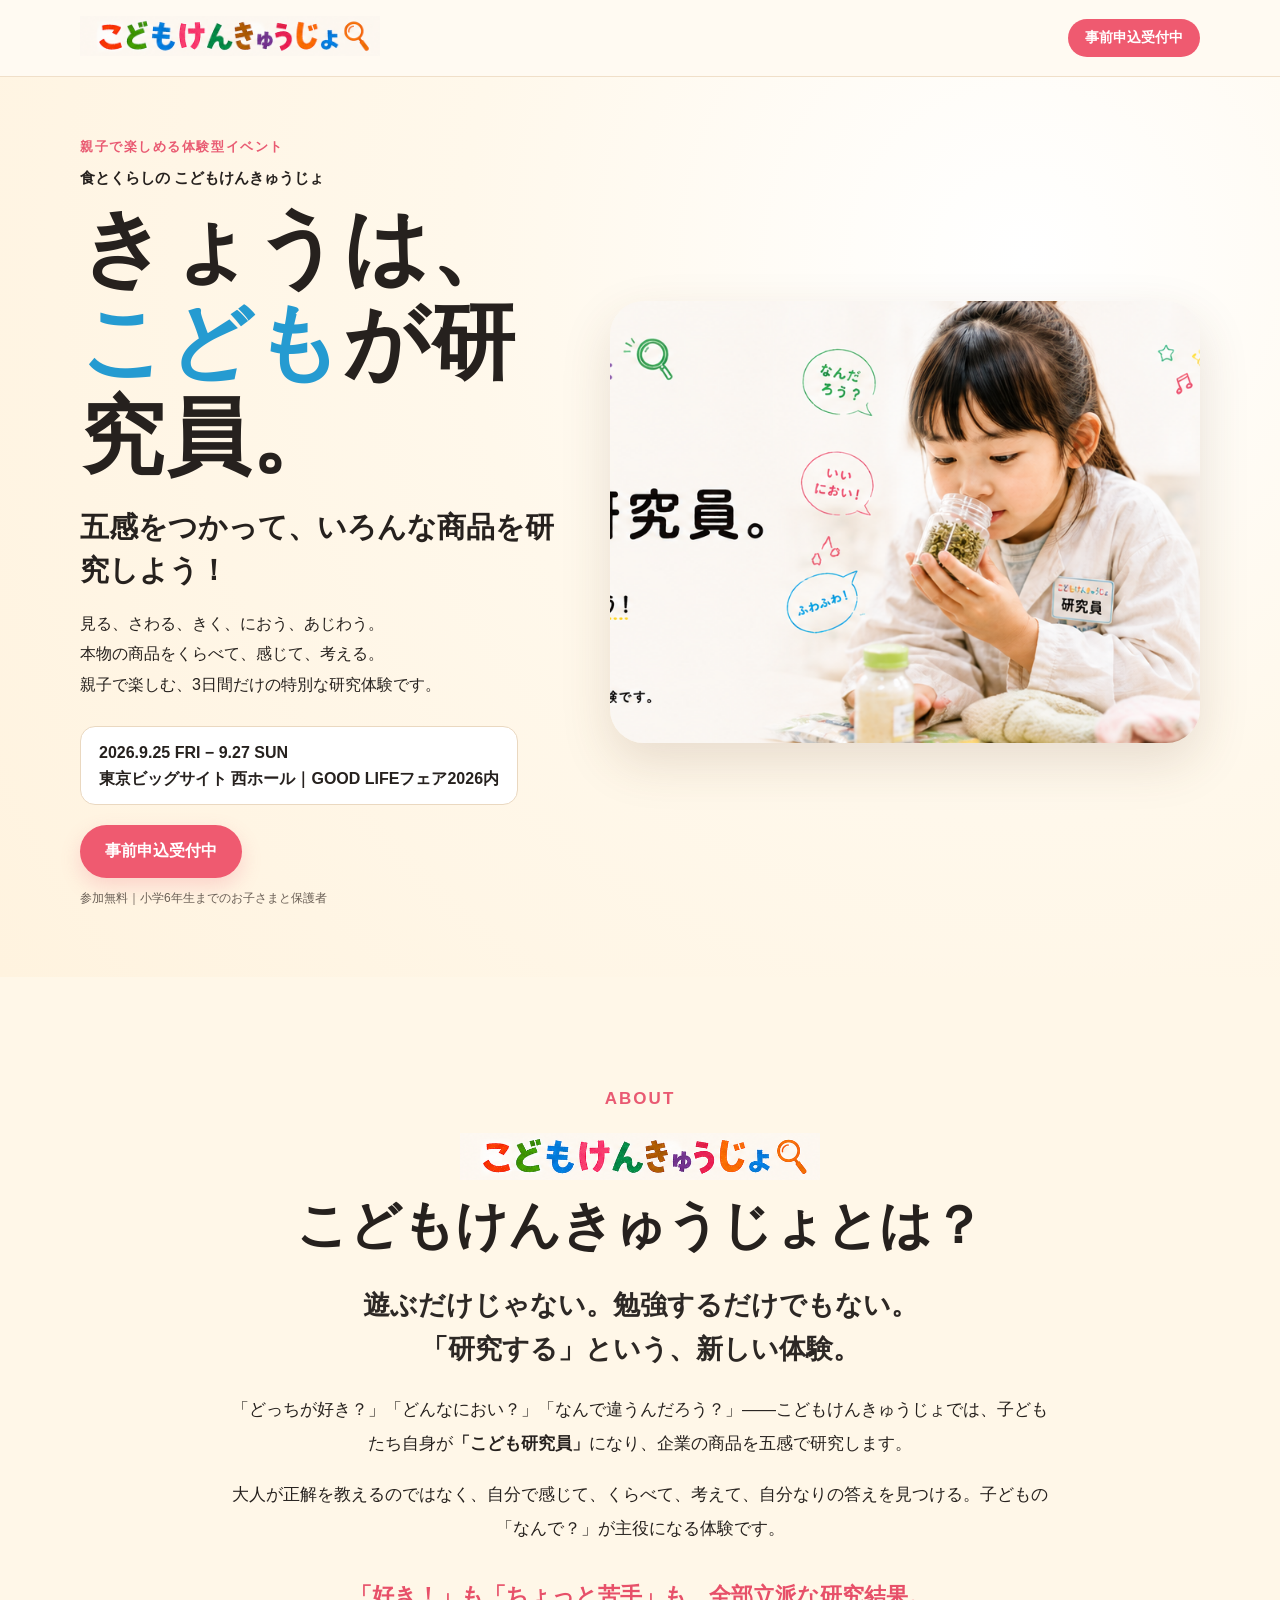
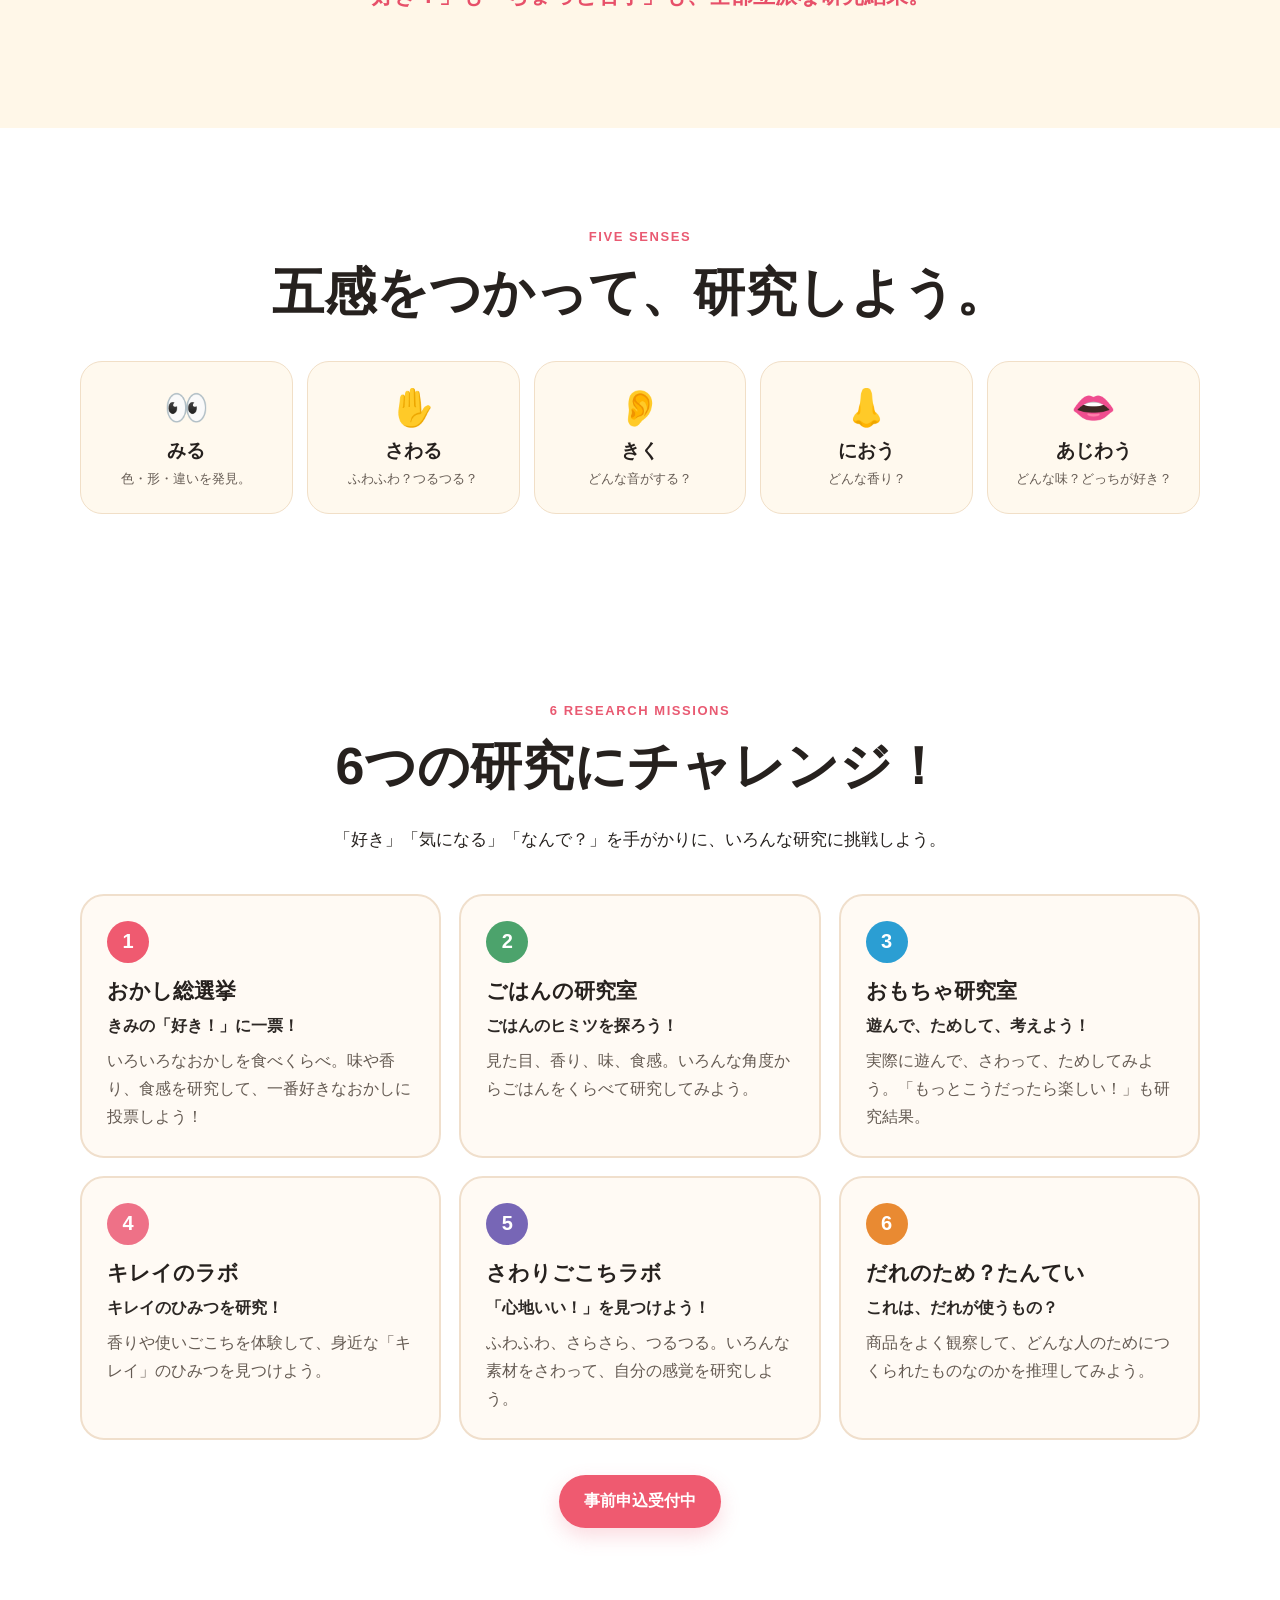
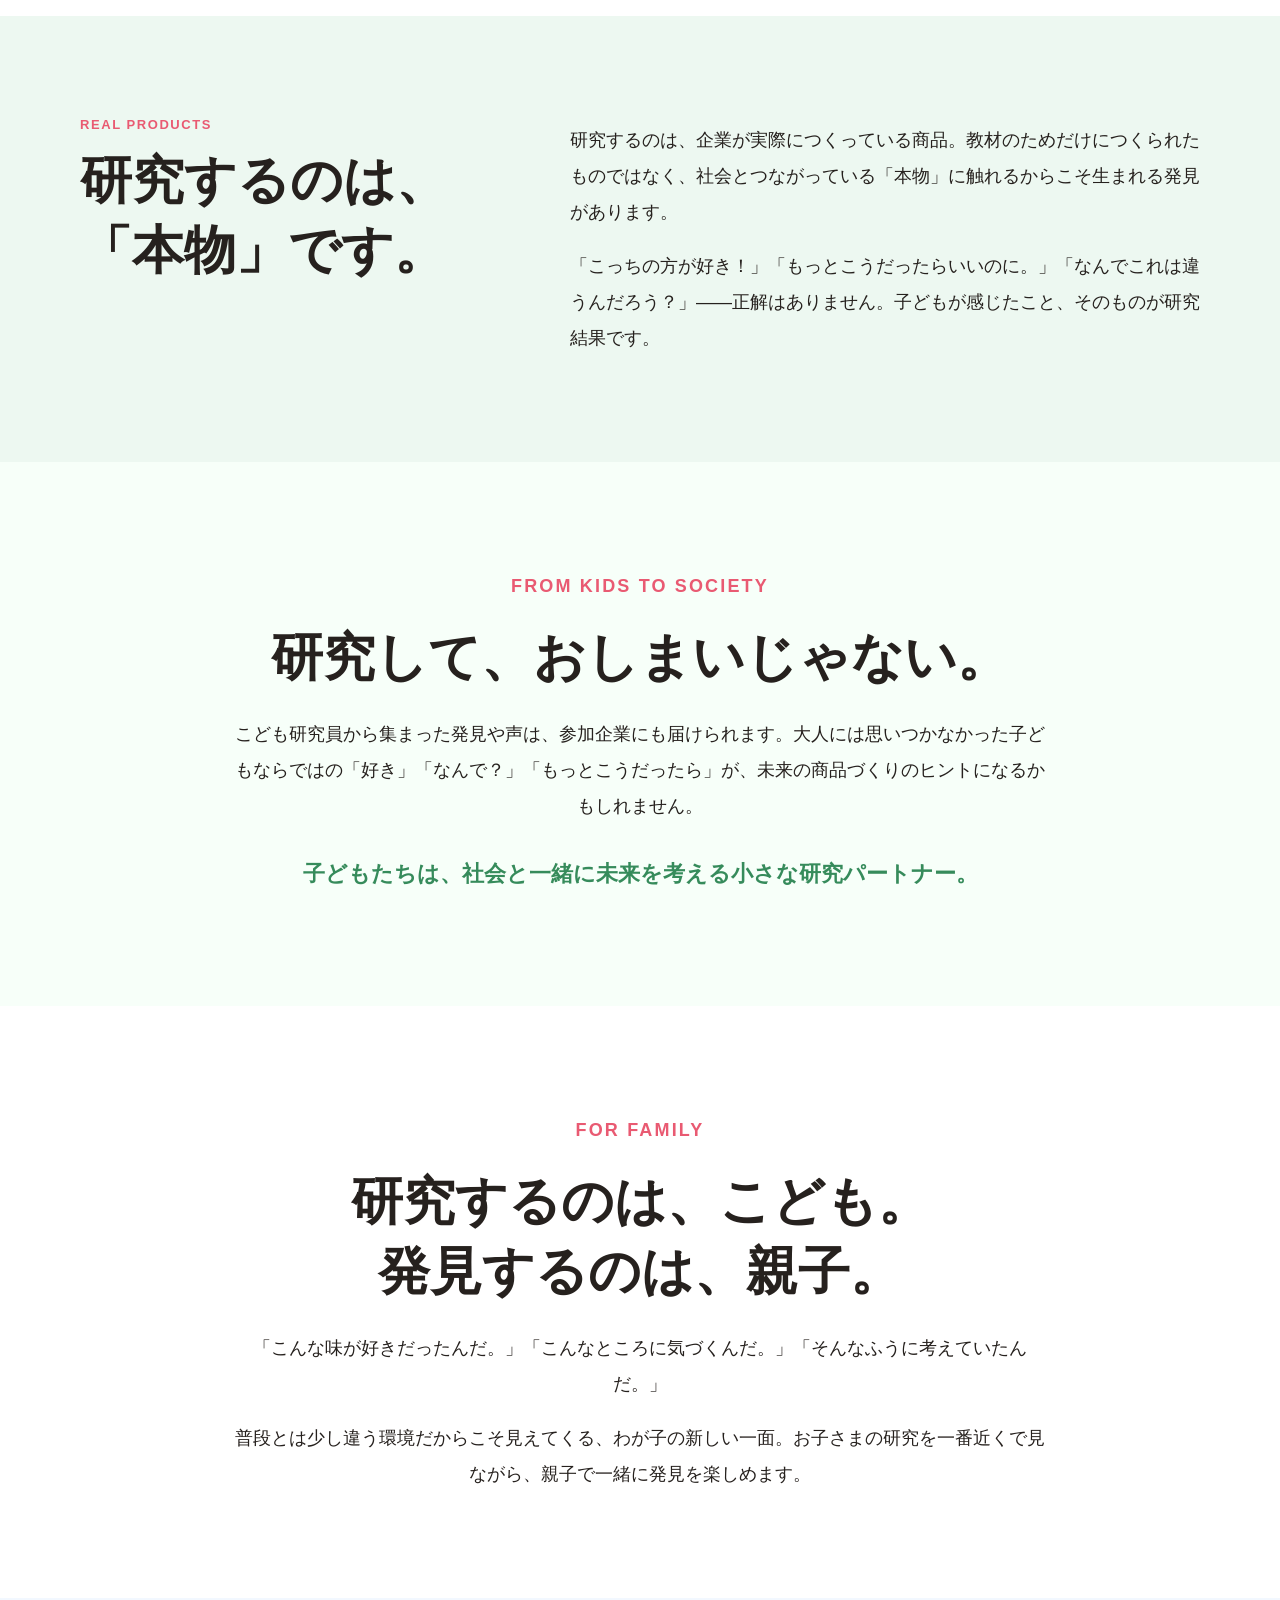
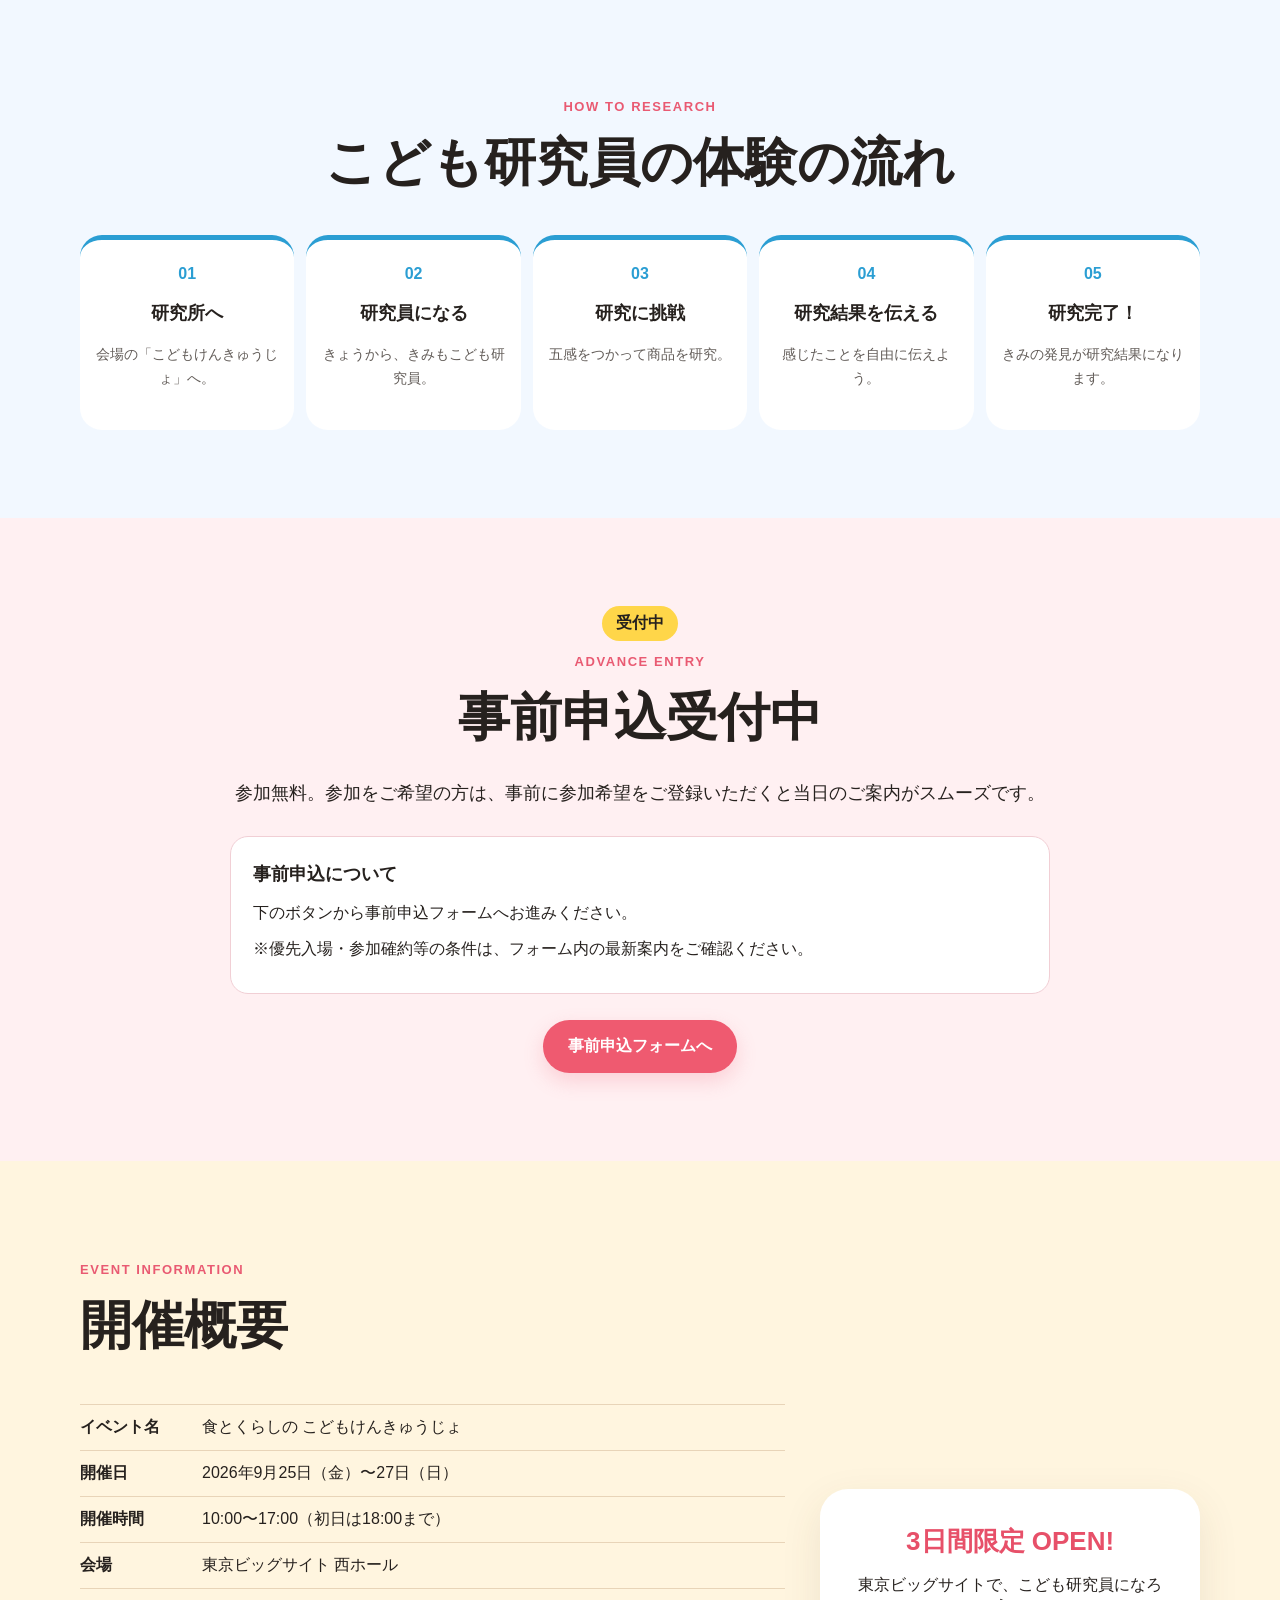
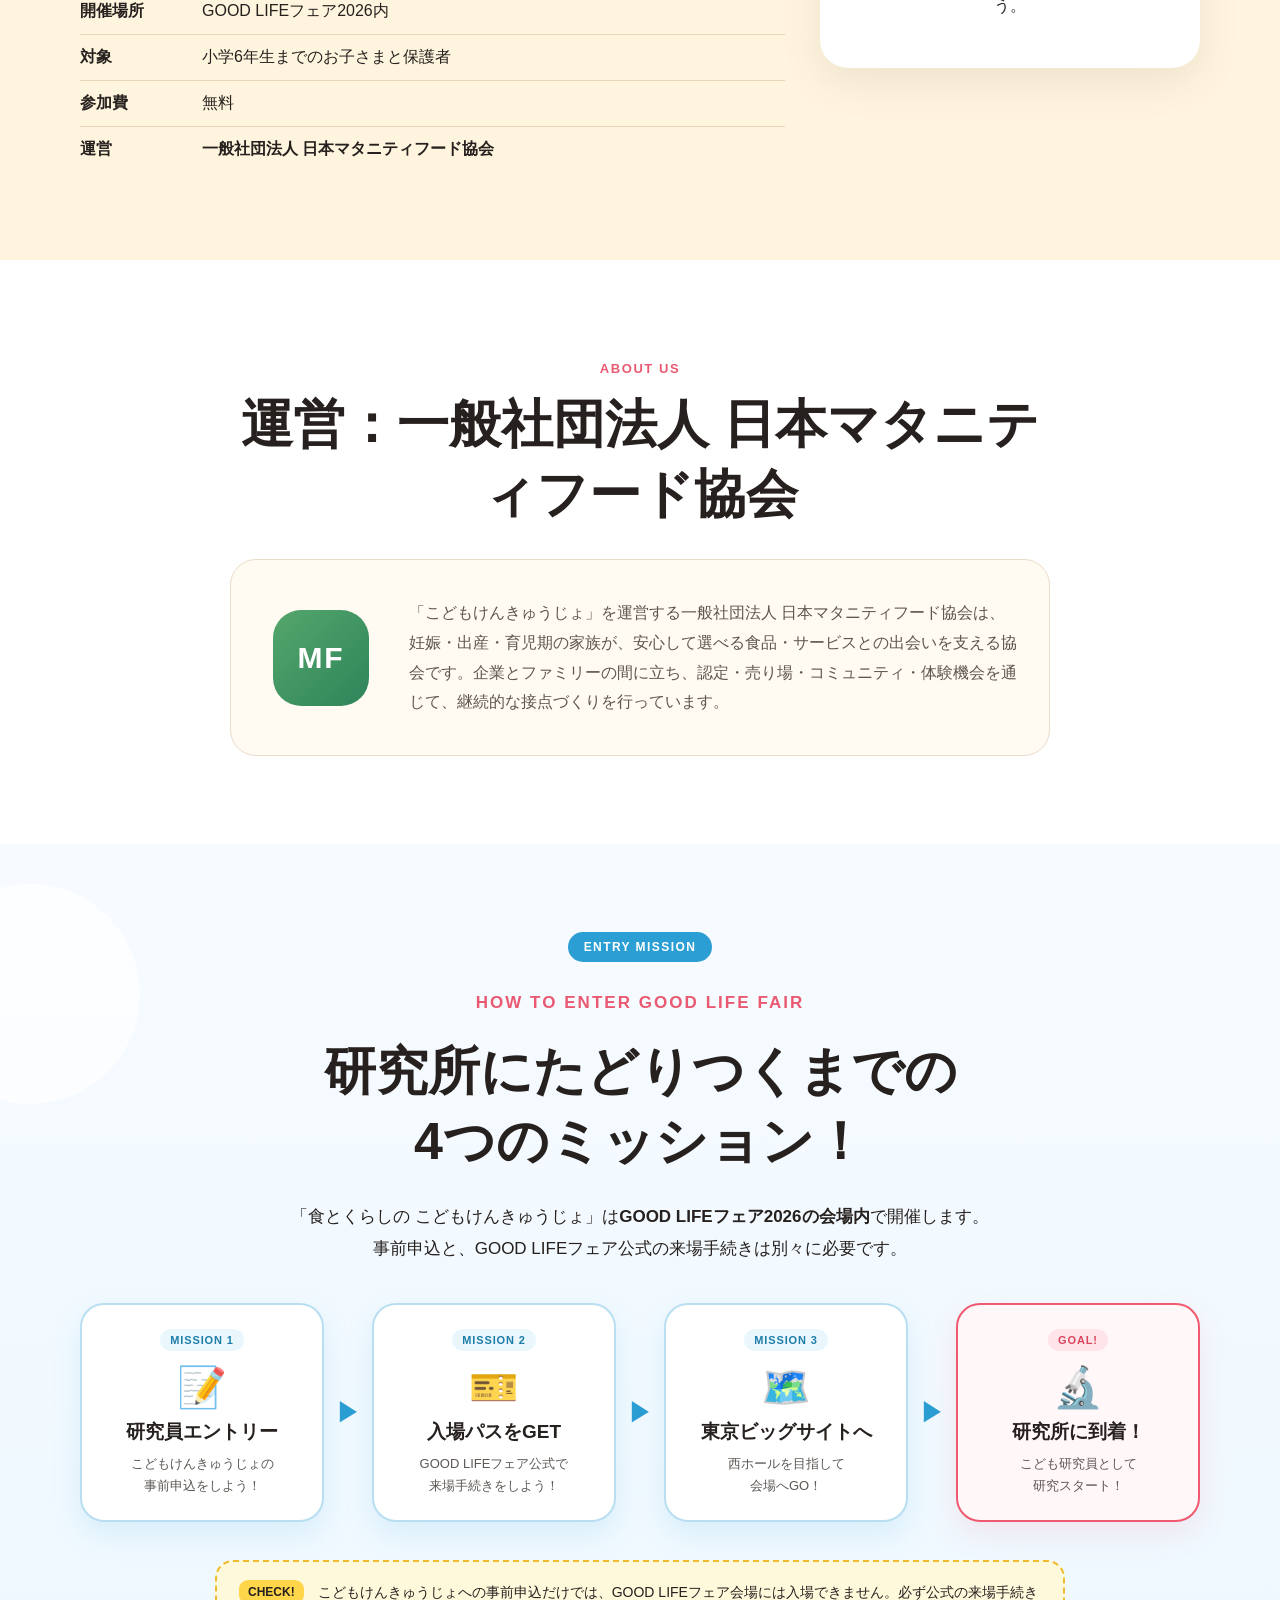
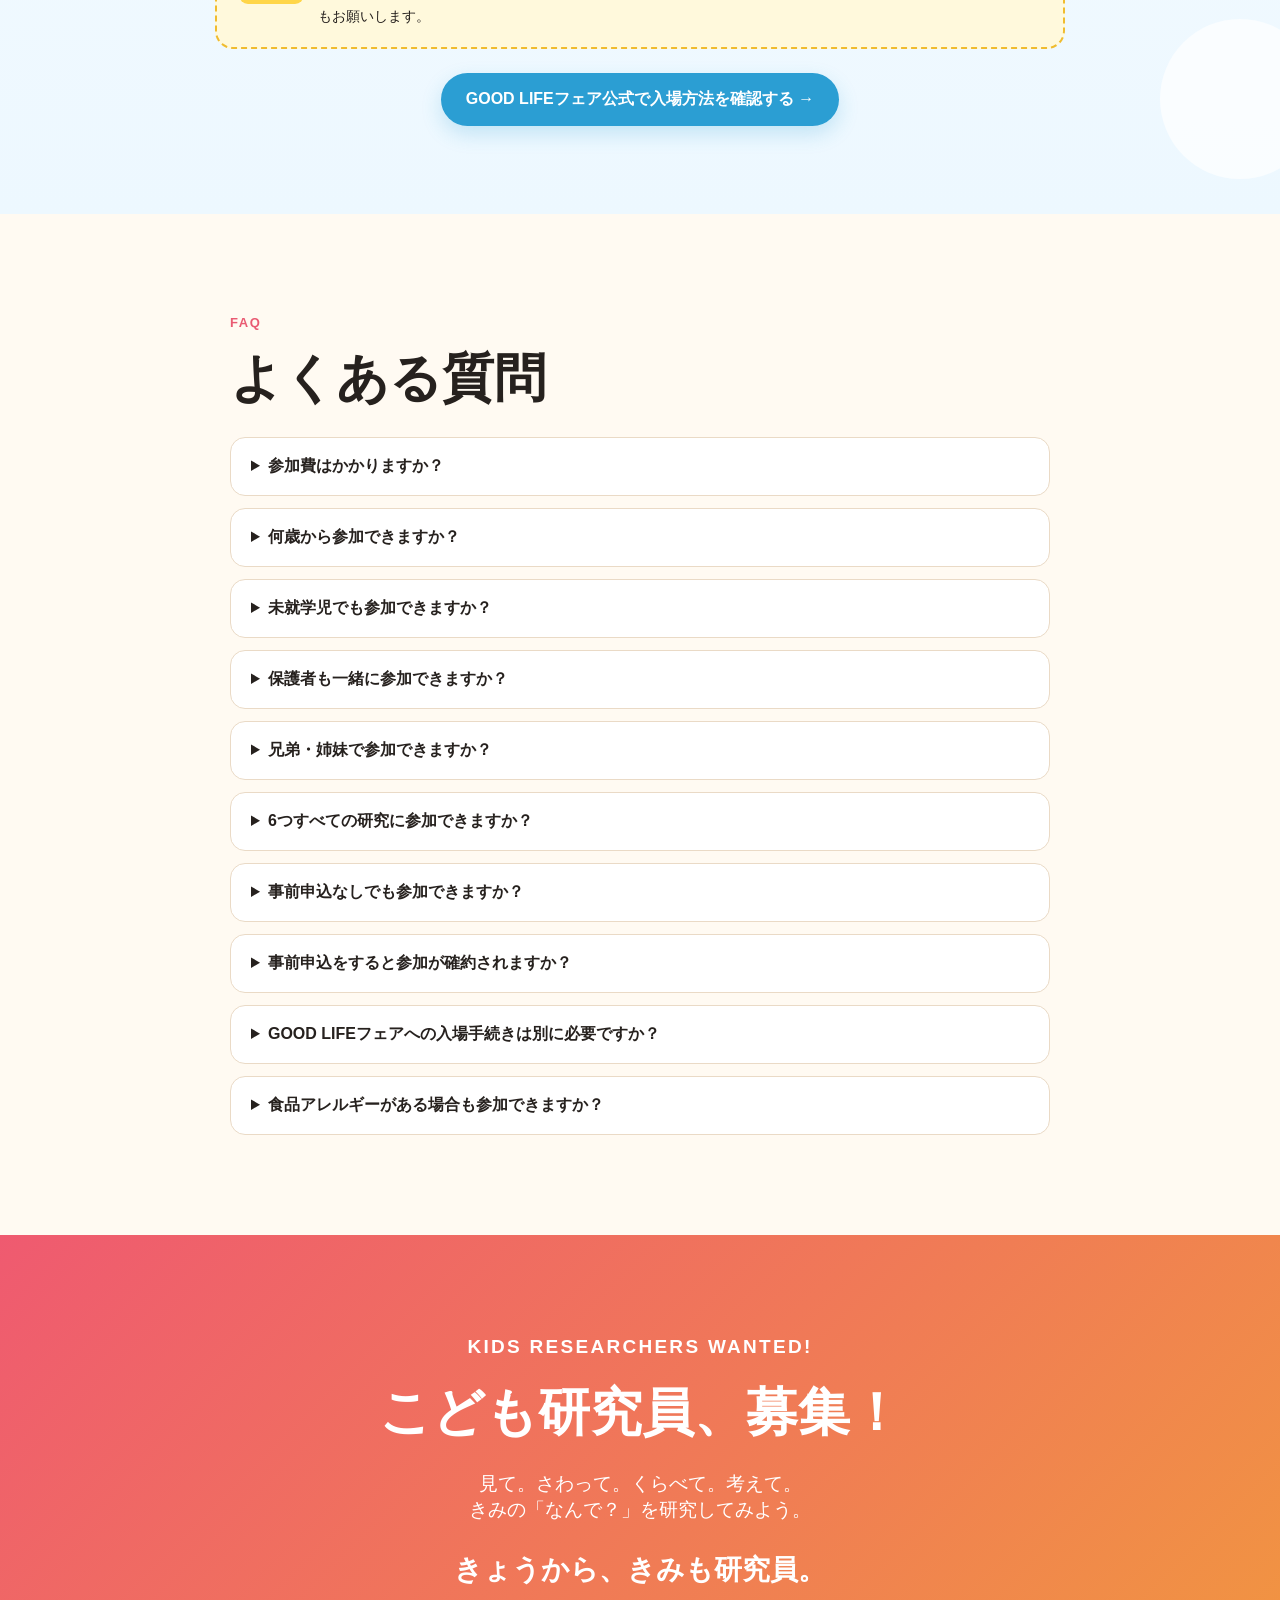
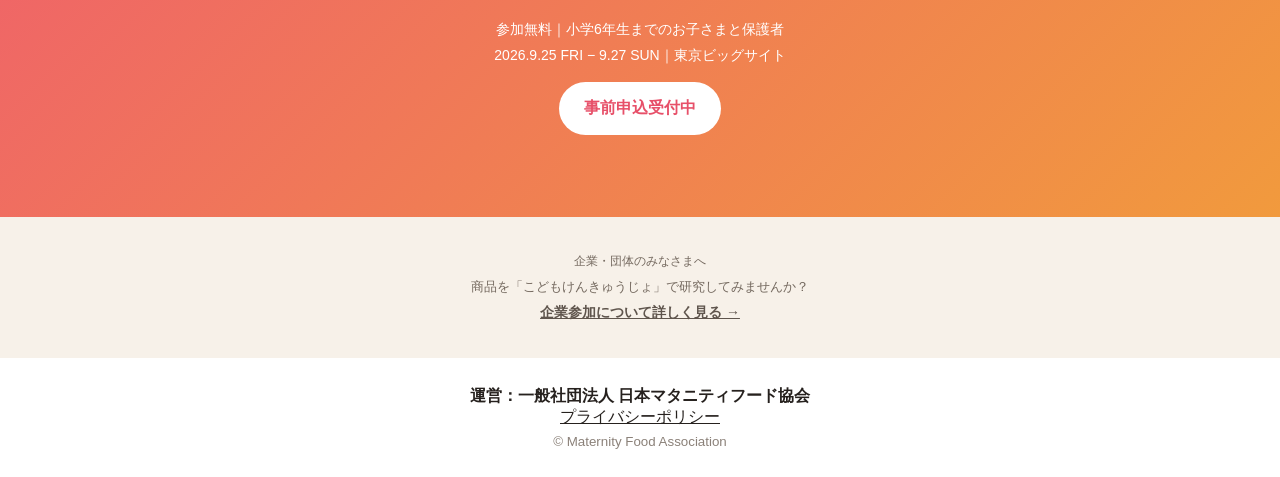
==== commit 0b608907: "Connect general visitor LP CTAs to registration form" ====
--- a/toc/index.html
+++ b/toc/index.html
@@ -8,15 +8,15 @@
 <link rel="stylesheet" href="style.css">
 </head>
 <body>
-<header class="site-header"><div class="wrap header-inner"><a href="#top" class="brand"><img src="../kodomokenkyuujyo_logo.png" alt="食とくらしの こどもけんきゅうじょ"></a><a class="header-link" href="#entry">事前申込受付中</a></div></header>
+<header class="site-header"><div class="wrap header-inner"><a href="#top" class="brand"><img src="../kodomokenkyuujyo_logo.png" alt="食とくらしの こどもけんきゅうじょ"></a><a class="header-link" href="https://docs.google.com/forms/d/e/1FAIpQLSdnLVBfQcd1ecZ3Q9A9i4e-ovtwauaMSPsu2T12ci89DFYZhQ/viewform" target="_blank" rel="noopener">事前申込受付中</a></div></header>
 <main id="top">
-<section class="hero"><div class="wrap hero-grid"><div class="hero-copy"><p class="eyebrow">親子で楽しめる体験型イベント</p><p class="official-name">食とくらしの こどもけんきゅうじょ</p><h1>きょうは、<br><span>こども</span>が研究員。</h1><p class="hero-lead">五感をつかって、いろんな商品を研究しよう！</p><p class="hero-text">見る、さわる、きく、におう、あじわう。<br>本物の商品をくらべて、感じて、考える。<br>親子で楽しむ、3日間だけの特別な研究体験です。</p><div class="event-chip">2026.9.25 FRI − 9.27 SUN<br>東京ビッグサイト 西ホール｜GOOD LIFEフェア2026内</div><a class="btn primary" href="#entry">事前申込受付中</a><p class="micro">参加無料｜小学6年生までのお子さまと保護者</p></div><div class="hero-photo"><img src="main-photo.png" alt="こども研究員の体験イメージ"></div></div></section>
+<section class="hero"><div class="wrap hero-grid"><div class="hero-copy"><p class="eyebrow">親子で楽しめる体験型イベント</p><p class="official-name">食とくらしの こどもけんきゅうじょ</p><h1>きょうは、<br><span>こども</span>が研究員。</h1><p class="hero-lead">五感をつかって、いろんな商品を研究しよう！</p><p class="hero-text">見る、さわる、きく、におう、あじわう。<br>本物の商品をくらべて、感じて、考える。<br>親子で楽しむ、3日間だけの特別な研究体験です。</p><div class="event-chip">2026.9.25 FRI − 9.27 SUN<br>東京ビッグサイト 西ホール｜GOOD LIFEフェア2026内</div><a class="btn primary" href="https://docs.google.com/forms/d/e/1FAIpQLSdnLVBfQcd1ecZ3Q9A9i4e-ovtwauaMSPsu2T12ci89DFYZhQ/viewform" target="_blank" rel="noopener">事前申込受付中</a><p class="micro">参加無料｜小学6年生までのお子さまと保護者</p></div><div class="hero-photo"><img src="main-photo.png" alt="こども研究員の体験イメージ"></div></div></section>
 
 <section class="section about"><div class="wrap narrow"><p class="section-label">ABOUT</p><img class="about-logo" src="../kodomokenkyuujyo_logo.png" alt="食とくらしの こどもけんきゅうじょ"><h2>こどもけんきゅうじょとは？</h2><p class="about-subhead">遊ぶだけじゃない。勉強するだけでもない。<br>「研究する」という、新しい体験。</p><p>「どっちが好き？」「どんなにおい？」「なんで違うんだろう？」――こどもけんきゅうじょでは、子どもたち自身が<strong>「こども研究員」</strong>になり、企業の商品を五感で研究します。</p><p>大人が正解を教えるのではなく、自分で感じて、くらべて、考えて、自分なりの答えを見つける。子どもの「なんで？」が主役になる体験です。</p><p class="catch">「好き！」も「ちょっと苦手」も、全部立派な研究結果。</p></div></section>
 
 <section class="section senses"><div class="wrap"><p class="section-label">FIVE SENSES</p><h2>五感をつかって、研究しよう。</h2><div class="sense-cards"><div><b>👀</b><h3>みる</h3><p>色・形・違いを発見。</p></div><div><b>✋</b><h3>さわる</h3><p>ふわふわ？つるつる？</p></div><div><b>👂</b><h3>きく</h3><p>どんな音がする？</p></div><div><b>👃</b><h3>におう</h3><p>どんな香り？</p></div><div><b>👄</b><h3>あじわう</h3><p>どんな味？どっちが好き？</p></div></div></div></section>
 
-<section class="section missions"><div class="wrap"><p class="section-label">6 RESEARCH MISSIONS</p><h2>6つの研究にチャレンジ！</h2><p class="section-intro">「好き」「気になる」「なんで？」を手がかりに、いろんな研究に挑戦しよう。</p><div class="mission-grid"><article><span class="num c1">1</span><h3>おかし総選挙</h3><p class="mission-catch">きみの「好き！」に一票！</p><p>いろいろなおかしを食べくらべ。味や香り、食感を研究して、一番好きなおかしに投票しよう！</p></article><article><span class="num c2">2</span><h3>ごはんの研究室</h3><p class="mission-catch">ごはんのヒミツを探ろう！</p><p>見た目、香り、味、食感。いろんな角度からごはんをくらべて研究してみよう。</p></article><article><span class="num c3">3</span><h3>おもちゃ研究室</h3><p class="mission-catch">遊んで、ためして、考えよう！</p><p>実際に遊んで、さわって、ためしてみよう。「もっとこうだったら楽しい！」も研究結果。</p></article><article><span class="num c4">4</span><h3>キレイのラボ</h3><p class="mission-catch">キレイのひみつを研究！</p><p>香りや使いごこちを体験して、身近な「キレイ」のひみつを見つけよう。</p></article><article><span class="num c5">5</span><h3>さわりごこちラボ</h3><p class="mission-catch">「心地いい！」を見つけよう！</p><p>ふわふわ、さらさら、つるつる。いろんな素材をさわって、自分の感覚を研究しよう。</p></article><article><span class="num c6">6</span><h3>だれのため？たんてい</h3><p class="mission-catch">これは、だれが使うもの？</p><p>商品をよく観察して、どんな人のためにつくられたものなのかを推理してみよう。</p></article></div><div class="mid-cta"><a class="btn primary" href="#entry">事前申込受付中</a></div></div></section>
+<section class="section missions"><div class="wrap"><p class="section-label">6 RESEARCH MISSIONS</p><h2>6つの研究にチャレンジ！</h2><p class="section-intro">「好き」「気になる」「なんで？」を手がかりに、いろんな研究に挑戦しよう。</p><div class="mission-grid"><article><span class="num c1">1</span><h3>おかし総選挙</h3><p class="mission-catch">きみの「好き！」に一票！</p><p>いろいろなおかしを食べくらべ。味や香り、食感を研究して、一番好きなおかしに投票しよう！</p></article><article><span class="num c2">2</span><h3>ごはんの研究室</h3><p class="mission-catch">ごはんのヒミツを探ろう！</p><p>見た目、香り、味、食感。いろんな角度からごはんをくらべて研究してみよう。</p></article><article><span class="num c3">3</span><h3>おもちゃ研究室</h3><p class="mission-catch">遊んで、ためして、考えよう！</p><p>実際に遊んで、さわって、ためしてみよう。「もっとこうだったら楽しい！」も研究結果。</p></article><article><span class="num c4">4</span><h3>キレイのラボ</h3><p class="mission-catch">キレイのひみつを研究！</p><p>香りや使いごこちを体験して、身近な「キレイ」のひみつを見つけよう。</p></article><article><span class="num c5">5</span><h3>さわりごこちラボ</h3><p class="mission-catch">「心地いい！」を見つけよう！</p><p>ふわふわ、さらさら、つるつる。いろんな素材をさわって、自分の感覚を研究しよう。</p></article><article><span class="num c6">6</span><h3>だれのため？たんてい</h3><p class="mission-catch">これは、だれが使うもの？</p><p>商品をよく観察して、どんな人のためにつくられたものなのかを推理してみよう。</p></article></div><div class="mid-cta"><a class="btn primary" href="https://docs.google.com/forms/d/e/1FAIpQLSdnLVBfQcd1ecZ3Q9A9i4e-ovtwauaMSPsu2T12ci89DFYZhQ/viewform" target="_blank" rel="noopener">事前申込受付中</a></div></div></section>
 
 <section class="section real"><div class="wrap split"><div><p class="section-label">REAL PRODUCTS</p><h2>研究するのは、<br>「本物」です。</h2></div><div><p>研究するのは、企業が実際につくっている商品。教材のためだけにつくられたものではなく、社会とつながっている「本物」に触れるからこそ生まれる発見があります。</p><p>「こっちの方が好き！」「もっとこうだったらいいのに。」「なんでこれは違うんだろう？」――正解はありません。子どもが感じたこと、そのものが研究結果です。</p></div></div></section>
 
@@ -26,7 +26,7 @@
 
 <section class="section flow"><div class="wrap"><p class="section-label">HOW TO RESEARCH</p><h2>こども研究員の体験の流れ</h2><div class="flow-grid five"><div><b>01</b><h3>研究所へ</h3><p>会場の「こどもけんきゅうじょ」へ。</p></div><div><b>02</b><h3>研究員になる</h3><p>きょうから、きみもこども研究員。</p></div><div><b>03</b><h3>研究に挑戦</h3><p>五感をつかって商品を研究。</p></div><div><b>04</b><h3>研究結果を伝える</h3><p>感じたことを自由に伝えよう。</p></div><div><b>05</b><h3>研究完了！</h3><p>きみの発見が研究結果になります。</p></div></div></div></section>
 
-<section class="section advance" id="entry"><div class="wrap narrow center"><span class="badge">受付中</span><p class="section-label">ADVANCE ENTRY</p><h2>事前申込受付中</h2><p class="lead">参加無料。参加をご希望の方は、事前に参加希望をご登録いただくと当日のご案内がスムーズです。</p><div class="notice"><strong>事前申込について</strong><p>事前申込の受付方法・参加枠などの詳細は順次ご案内します。</p><p>※優先入場・参加確約等の条件は、正式な運用内容をご確認ください。</p></div><a class="btn primary disabled" href="#" aria-disabled="true">申込フォーム準備中</a></div></section>
+<section class="section advance" id="entry"><div class="wrap narrow center"><span class="badge">受付中</span><p class="section-label">ADVANCE ENTRY</p><h2>事前申込受付中</h2><p class="lead">参加無料。参加をご希望の方は、事前に参加希望をご登録いただくと当日のご案内がスムーズです。</p><div class="notice"><strong>事前申込について</strong><p>下のボタンから事前申込フォームへお進みください。</p><p>※優先入場・参加確約等の条件は、フォーム内の最新案内をご確認ください。</p></div><a class="btn primary" href="https://docs.google.com/forms/d/e/1FAIpQLSdnLVBfQcd1ecZ3Q9A9i4e-ovtwauaMSPsu2T12ci89DFYZhQ/viewform" target="_blank" rel="noopener">事前申込フォームへ</a></div></section>
 
 <section class="section event"><div class="wrap"><p class="section-label">EVENT INFORMATION</p><h2>開催概要</h2><div class="event-card"><div><dl><div><dt>イベント名</dt><dd>食とくらしの こどもけんきゅうじょ</dd></div><div><dt>開催日</dt><dd>2026年9月25日（金）〜27日（日）</dd></div><div><dt>開催時間</dt><dd>10:00〜17:00（初日は18:00まで）</dd></div><div><dt>会場</dt><dd>東京ビッグサイト 西ホール</dd></div><div><dt>開催場所</dt><dd>GOOD LIFEフェア2026内</dd></div><div><dt>対象</dt><dd>小学6年生までのお子さまと保護者</dd></div><div><dt>参加費</dt><dd>無料</dd></div><div><dt>運営</dt><dd><strong>一般社団法人 日本マタニティフード協会</strong></dd></div></dl></div><div class="event-message"><strong>3日間限定 OPEN!</strong><p>東京ビッグサイトで、こども研究員になろう。</p></div></div></div></section>
 
@@ -36,11 +36,11 @@
 
 <section class="section faq"><div class="wrap narrow"><p class="section-label">FAQ</p><h2>よくある質問</h2><details><summary>参加費はかかりますか？</summary><p>こどもけんきゅうじょの参加費は無料です。GOOD LIFEフェア会場への入場方法については公式サイトをご確認ください。</p></details><details><summary>何歳から参加できますか？</summary><p>小学6年生までのお子さまを対象としています。研究内容によって対象年齢が異なる場合があります。</p></details><details><summary>未就学児でも参加できますか？</summary><p>ご参加いただけます。小さなお子さまは保護者同伴でご参加ください。研究ごとの対象条件は詳細決定後にご案内します。</p></details><details><summary>保護者も一緒に参加できますか？</summary><p>はい。お子さまの研究の様子を一緒にお楽しみください。</p></details><details><summary>兄弟・姉妹で参加できますか？</summary><p>参加方法や申込単位などの詳細は、事前申込受付時にご案内します。</p></details><details><summary>6つすべての研究に参加できますか？</summary><p>当日の混雑状況や各研究の定員により異なります。詳細は決定次第ご案内します。</p></details><details><summary>事前申込なしでも参加できますか？</summary><p>当日参加の運用については現在調整中です。参加をご希望の方には事前申込をおすすめします。</p></details><details><summary>事前申込をすると参加が確約されますか？</summary><p>参加枠・優先案内等の条件は現在調整中です。確定後、このページでご案内します。</p></details><details><summary>GOOD LIFEフェアへの入場手続きは別に必要ですか？</summary><p>はい。こどもけんきゅうじょへの申込とは別に、GOOD LIFEフェア公式の来場手続きが必要です。</p></details><details><summary>食品アレルギーがある場合も参加できますか？</summary><p>研究内容によって食品を使用する場合があります。アレルギーに関する注意事項は各研究の案内をご確認ください。</p></details></div></section>
 
-<section class="final-cta"><div class="wrap narrow center"><p class="section-label">KIDS RESEARCHERS WANTED!</p><h2>こども研究員、募集！</h2><p>見て。さわって。くらべて。考えて。<br>きみの「なんで？」を研究してみよう。</p><h3>きょうから、きみも研究員。</h3><p class="final-info">参加無料｜小学6年生までのお子さまと保護者<br>2026.9.25 FRI − 9.27 SUN｜東京ビッグサイト</p><a class="btn light" href="#entry">事前申込受付中</a></div></section>
+<section class="final-cta"><div class="wrap narrow center"><p class="section-label">KIDS RESEARCHERS WANTED!</p><h2>こども研究員、募集！</h2><p>見て。さわって。くらべて。考えて。<br>きみの「なんで？」を研究してみよう。</p><h3>きょうから、きみも研究員。</h3><p class="final-info">参加無料｜小学6年生までのお子さまと保護者<br>2026.9.25 FRI − 9.27 SUN｜東京ビッグサイト</p><a class="btn light" href="https://docs.google.com/forms/d/e/1FAIpQLSdnLVBfQcd1ecZ3Q9A9i4e-ovtwauaMSPsu2T12ci89DFYZhQ/viewform" target="_blank" rel="noopener">事前申込受付中</a></div></section>
 
 <section class="business-link"><div class="wrap narrow center"><p>企業・団体のみなさまへ</p><span>商品を「こどもけんきゅうじょ」で研究してみませんか？</span><br><a href="../index.html">企業参加について詳しく見る →</a></div></section>
 </main>
 <footer><div class="wrap"><strong>運営：一般社団法人 日本マタニティフード協会</strong><a href="https://maternity-food.org/privacypolicy/" target="_blank" rel="noopener">プライバシーポリシー</a><small>© Maternity Food Association</small></div></footer>
-<a class="mobile-entry" href="#entry"><span>参加無料</span> 事前申込受付中</a>
+<a class="mobile-entry" href="https://docs.google.com/forms/d/e/1FAIpQLSdnLVBfQcd1ecZ3Q9A9i4e-ovtwauaMSPsu2T12ci89DFYZhQ/viewform" target="_blank" rel="noopener"><span>参加無料</span> 事前申込受付中</a>
 </body>
 </html>
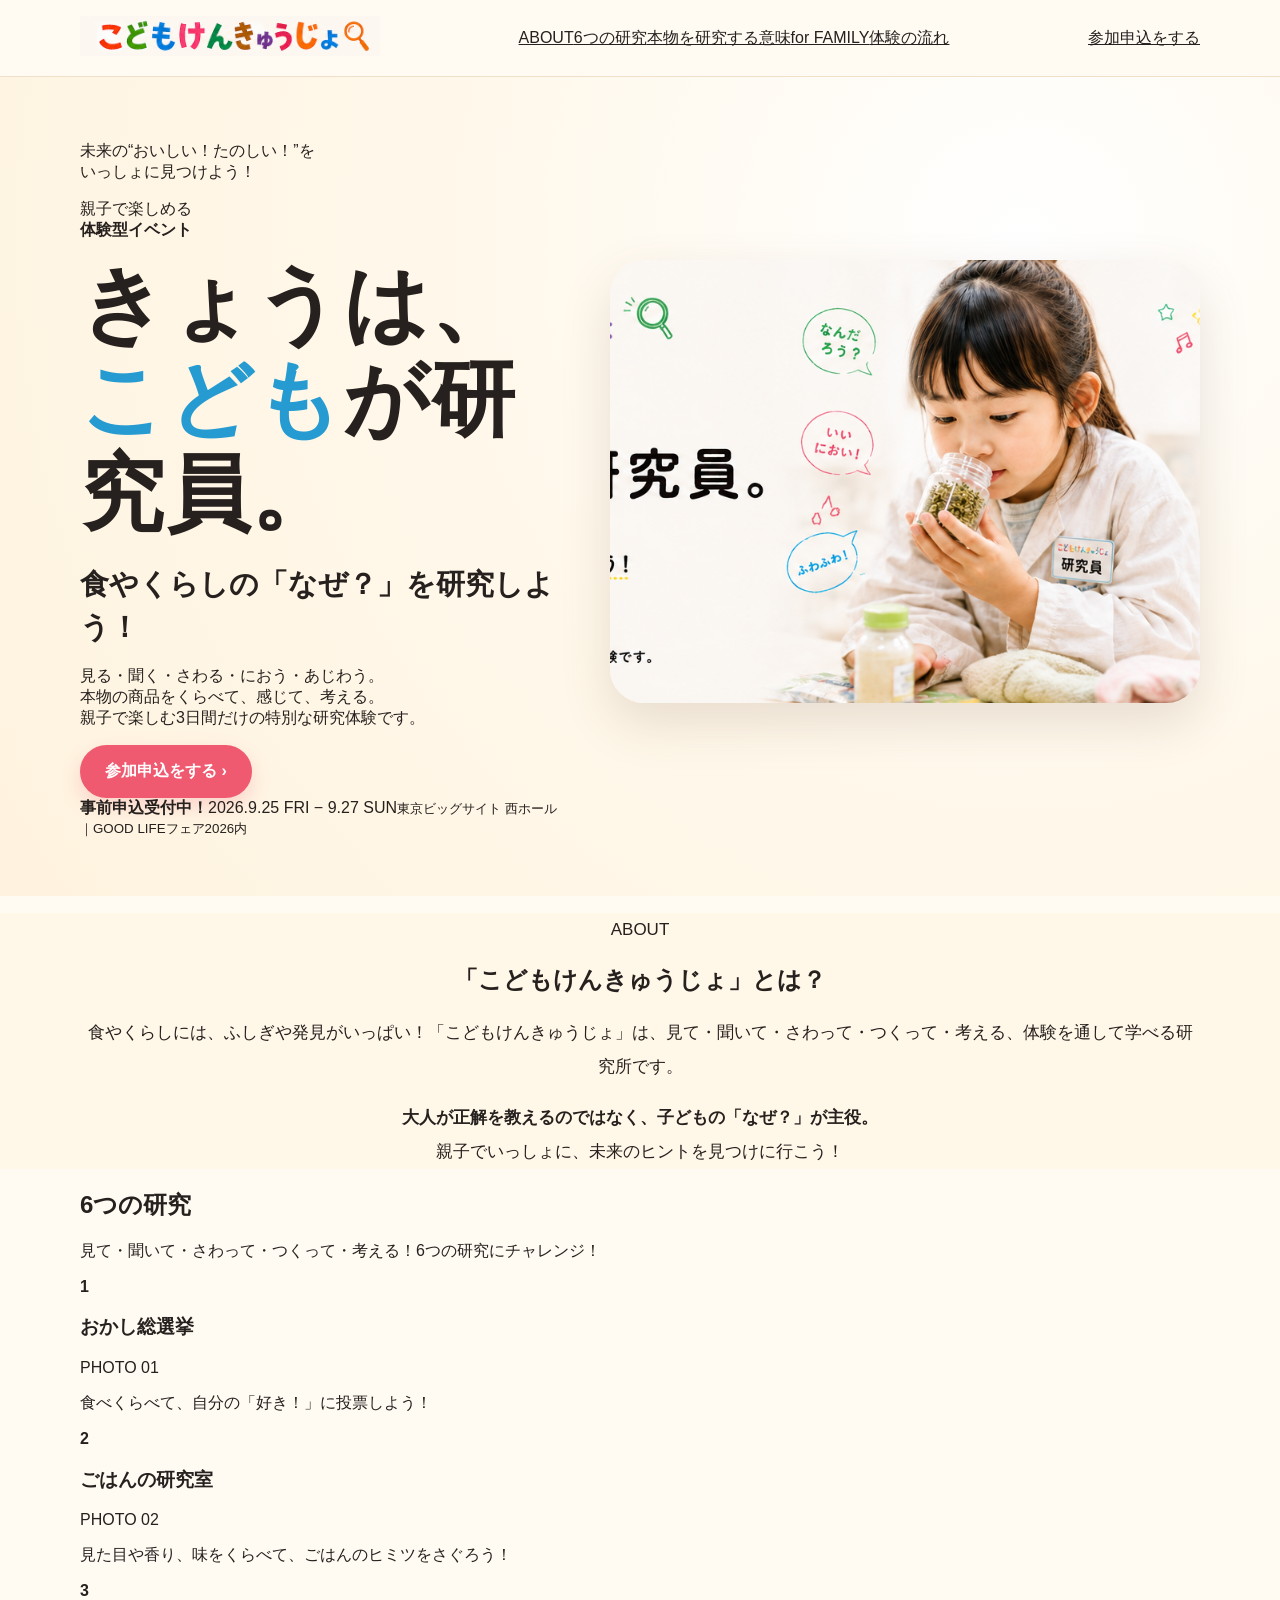
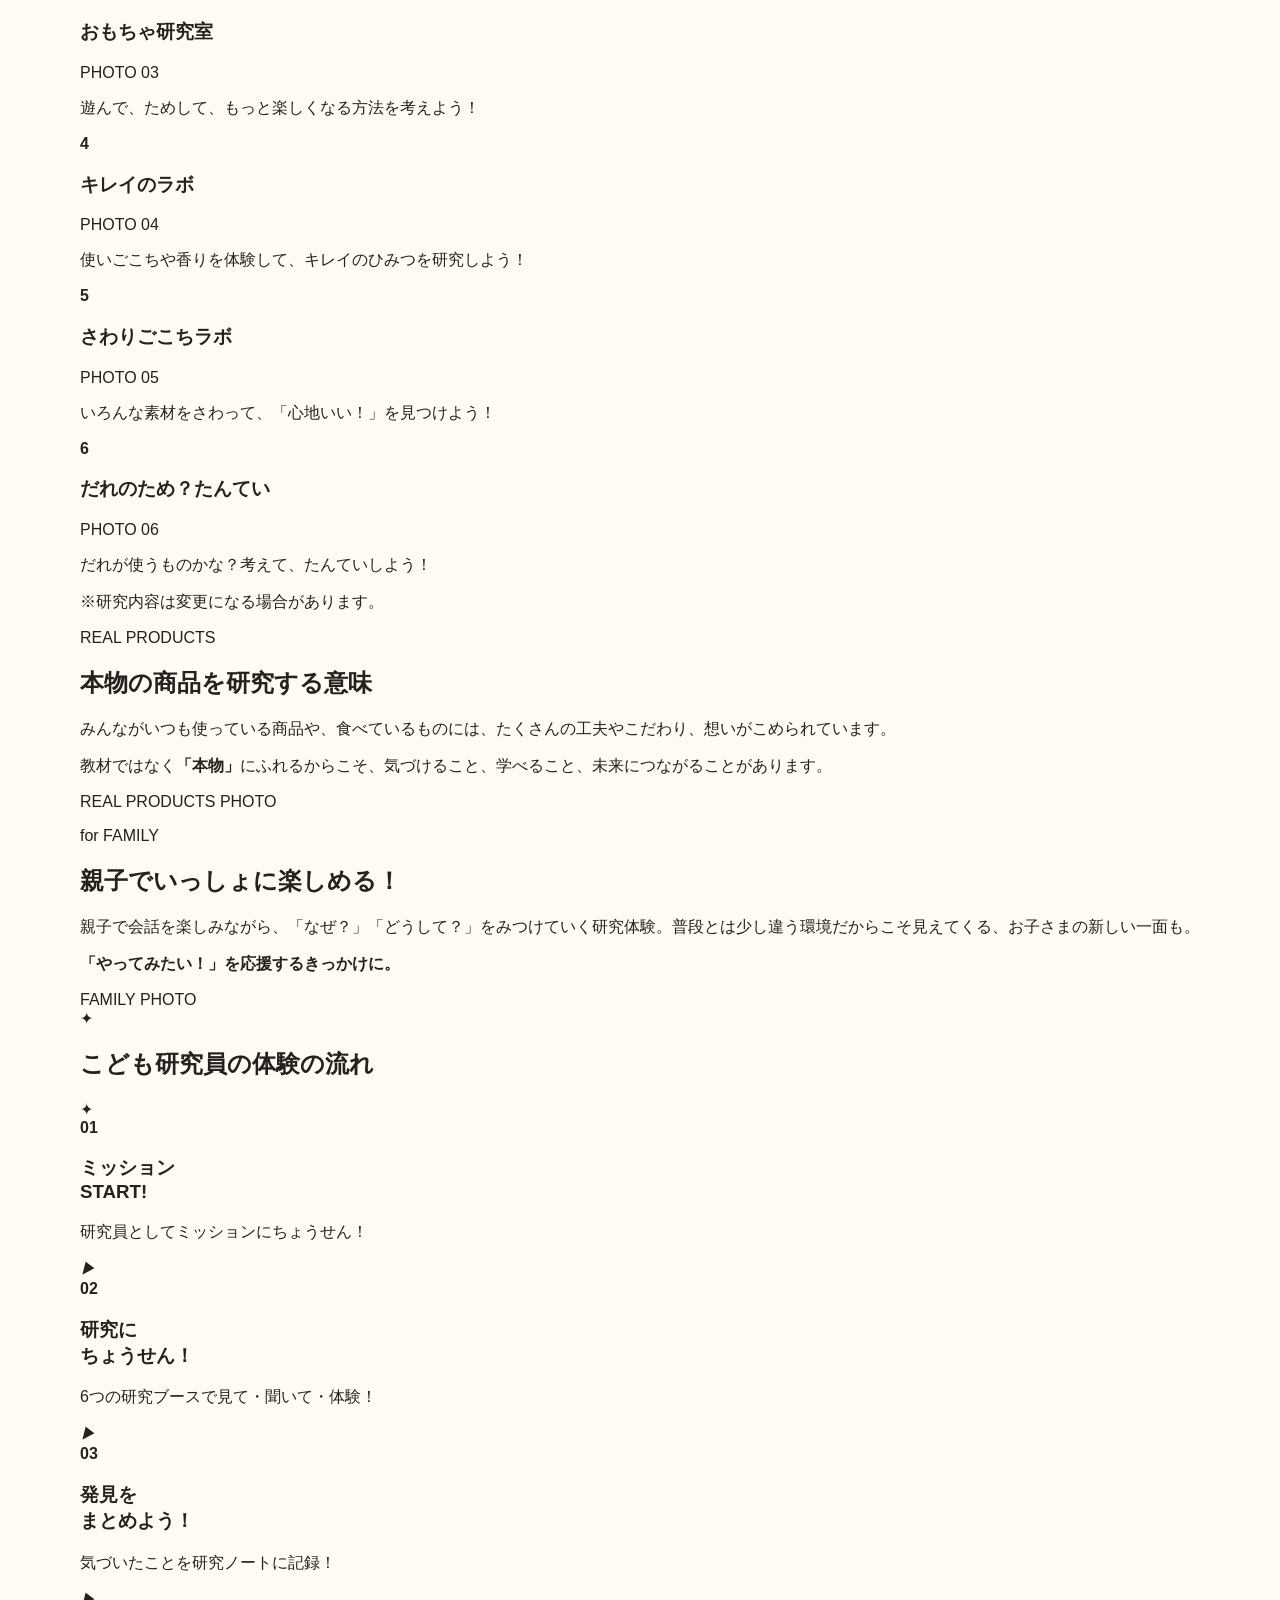
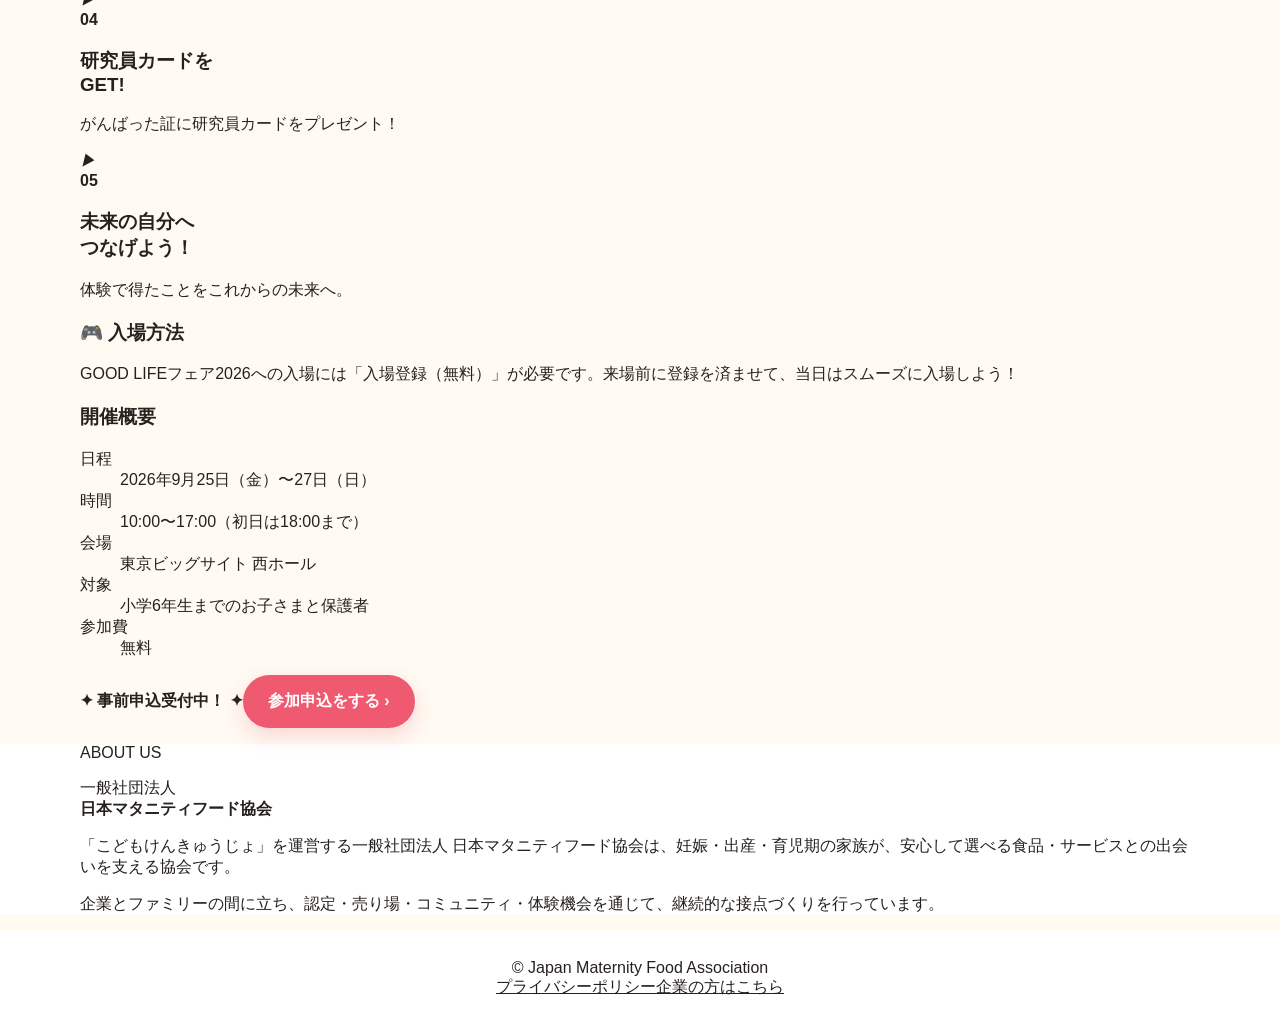
==== commit 909368dd: "Redesign general visitor LP into clear block layout" ====
--- a/toc/index.html
+++ b/toc/index.html
@@ -1,46 +1 @@
-<!doctype html>
-<html lang="ja">
-<head>
-<meta charset="utf-8">
-<meta name="viewport" content="width=device-width,initial-scale=1">
-<title>食とくらしの こどもけんきゅうじょ｜きょうは、こどもが研究員。</title>
-<meta name="description" content="子どもが研究員になり、五感で本物の商品を研究する親子向け体験イベント。2026年9月25日〜27日、東京ビッグサイト GOOD LIFEフェア2026内で開催。参加無料・事前申込受付中。">
-<link rel="stylesheet" href="style.css">
-</head>
-<body>
-<header class="site-header"><div class="wrap header-inner"><a href="#top" class="brand"><img src="../kodomokenkyuujyo_logo.png" alt="食とくらしの こどもけんきゅうじょ"></a><a class="header-link" href="https://docs.google.com/forms/d/e/1FAIpQLSdnLVBfQcd1ecZ3Q9A9i4e-ovtwauaMSPsu2T12ci89DFYZhQ/viewform" target="_blank" rel="noopener">事前申込受付中</a></div></header>
-<main id="top">
-<section class="hero"><div class="wrap hero-grid"><div class="hero-copy"><p class="eyebrow">親子で楽しめる体験型イベント</p><p class="official-name">食とくらしの こどもけんきゅうじょ</p><h1>きょうは、<br><span>こども</span>が研究員。</h1><p class="hero-lead">五感をつかって、いろんな商品を研究しよう！</p><p class="hero-text">見る、さわる、きく、におう、あじわう。<br>本物の商品をくらべて、感じて、考える。<br>親子で楽しむ、3日間だけの特別な研究体験です。</p><div class="event-chip">2026.9.25 FRI − 9.27 SUN<br>東京ビッグサイト 西ホール｜GOOD LIFEフェア2026内</div><a class="btn primary" href="https://docs.google.com/forms/d/e/1FAIpQLSdnLVBfQcd1ecZ3Q9A9i4e-ovtwauaMSPsu2T12ci89DFYZhQ/viewform" target="_blank" rel="noopener">事前申込受付中</a><p class="micro">参加無料｜小学6年生までのお子さまと保護者</p></div><div class="hero-photo"><img src="main-photo.png" alt="こども研究員の体験イメージ"></div></div></section>
-
-<section class="section about"><div class="wrap narrow"><p class="section-label">ABOUT</p><img class="about-logo" src="../kodomokenkyuujyo_logo.png" alt="食とくらしの こどもけんきゅうじょ"><h2>こどもけんきゅうじょとは？</h2><p class="about-subhead">遊ぶだけじゃない。勉強するだけでもない。<br>「研究する」という、新しい体験。</p><p>「どっちが好き？」「どんなにおい？」「なんで違うんだろう？」――こどもけんきゅうじょでは、子どもたち自身が<strong>「こども研究員」</strong>になり、企業の商品を五感で研究します。</p><p>大人が正解を教えるのではなく、自分で感じて、くらべて、考えて、自分なりの答えを見つける。子どもの「なんで？」が主役になる体験です。</p><p class="catch">「好き！」も「ちょっと苦手」も、全部立派な研究結果。</p></div></section>
-
-<section class="section senses"><div class="wrap"><p class="section-label">FIVE SENSES</p><h2>五感をつかって、研究しよう。</h2><div class="sense-cards"><div><b>👀</b><h3>みる</h3><p>色・形・違いを発見。</p></div><div><b>✋</b><h3>さわる</h3><p>ふわふわ？つるつる？</p></div><div><b>👂</b><h3>きく</h3><p>どんな音がする？</p></div><div><b>👃</b><h3>におう</h3><p>どんな香り？</p></div><div><b>👄</b><h3>あじわう</h3><p>どんな味？どっちが好き？</p></div></div></div></section>
-
-<section class="section missions"><div class="wrap"><p class="section-label">6 RESEARCH MISSIONS</p><h2>6つの研究にチャレンジ！</h2><p class="section-intro">「好き」「気になる」「なんで？」を手がかりに、いろんな研究に挑戦しよう。</p><div class="mission-grid"><article><span class="num c1">1</span><h3>おかし総選挙</h3><p class="mission-catch">きみの「好き！」に一票！</p><p>いろいろなおかしを食べくらべ。味や香り、食感を研究して、一番好きなおかしに投票しよう！</p></article><article><span class="num c2">2</span><h3>ごはんの研究室</h3><p class="mission-catch">ごはんのヒミツを探ろう！</p><p>見た目、香り、味、食感。いろんな角度からごはんをくらべて研究してみよう。</p></article><article><span class="num c3">3</span><h3>おもちゃ研究室</h3><p class="mission-catch">遊んで、ためして、考えよう！</p><p>実際に遊んで、さわって、ためしてみよう。「もっとこうだったら楽しい！」も研究結果。</p></article><article><span class="num c4">4</span><h3>キレイのラボ</h3><p class="mission-catch">キレイのひみつを研究！</p><p>香りや使いごこちを体験して、身近な「キレイ」のひみつを見つけよう。</p></article><article><span class="num c5">5</span><h3>さわりごこちラボ</h3><p class="mission-catch">「心地いい！」を見つけよう！</p><p>ふわふわ、さらさら、つるつる。いろんな素材をさわって、自分の感覚を研究しよう。</p></article><article><span class="num c6">6</span><h3>だれのため？たんてい</h3><p class="mission-catch">これは、だれが使うもの？</p><p>商品をよく観察して、どんな人のためにつくられたものなのかを推理してみよう。</p></article></div><div class="mid-cta"><a class="btn primary" href="https://docs.google.com/forms/d/e/1FAIpQLSdnLVBfQcd1ecZ3Q9A9i4e-ovtwauaMSPsu2T12ci89DFYZhQ/viewform" target="_blank" rel="noopener">事前申込受付中</a></div></div></section>
-
-<section class="section real"><div class="wrap split"><div><p class="section-label">REAL PRODUCTS</p><h2>研究するのは、<br>「本物」です。</h2></div><div><p>研究するのは、企業が実際につくっている商品。教材のためだけにつくられたものではなく、社会とつながっている「本物」に触れるからこそ生まれる発見があります。</p><p>「こっちの方が好き！」「もっとこうだったらいいのに。」「なんでこれは違うんだろう？」――正解はありません。子どもが感じたこと、そのものが研究結果です。</p></div></div></section>
-
-<section class="section society"><div class="wrap narrow center"><p class="section-label">FROM KIDS TO SOCIETY</p><h2>研究して、おしまいじゃない。</h2><p>こども研究員から集まった発見や声は、参加企業にも届けられます。大人には思いつかなかった子どもならではの「好き」「なんで？」「もっとこうだったら」が、未来の商品づくりのヒントになるかもしれません。</p><p class="catch green">子どもたちは、社会と一緒に未来を考える小さな研究パートナー。</p></div></section>
-
-<section class="section parents"><div class="wrap narrow center"><p class="section-label">FOR FAMILY</p><h2>研究するのは、こども。<br>発見するのは、親子。</h2><p>「こんな味が好きだったんだ。」「こんなところに気づくんだ。」「そんなふうに考えていたんだ。」</p><p>普段とは少し違う環境だからこそ見えてくる、わが子の新しい一面。お子さまの研究を一番近くで見ながら、親子で一緒に発見を楽しめます。</p></div></section>
-
-<section class="section flow"><div class="wrap"><p class="section-label">HOW TO RESEARCH</p><h2>こども研究員の体験の流れ</h2><div class="flow-grid five"><div><b>01</b><h3>研究所へ</h3><p>会場の「こどもけんきゅうじょ」へ。</p></div><div><b>02</b><h3>研究員になる</h3><p>きょうから、きみもこども研究員。</p></div><div><b>03</b><h3>研究に挑戦</h3><p>五感をつかって商品を研究。</p></div><div><b>04</b><h3>研究結果を伝える</h3><p>感じたことを自由に伝えよう。</p></div><div><b>05</b><h3>研究完了！</h3><p>きみの発見が研究結果になります。</p></div></div></div></section>
-
-<section class="section advance" id="entry"><div class="wrap narrow center"><span class="badge">受付中</span><p class="section-label">ADVANCE ENTRY</p><h2>事前申込受付中</h2><p class="lead">参加無料。参加をご希望の方は、事前に参加希望をご登録いただくと当日のご案内がスムーズです。</p><div class="notice"><strong>事前申込について</strong><p>下のボタンから事前申込フォームへお進みください。</p><p>※優先入場・参加確約等の条件は、フォーム内の最新案内をご確認ください。</p></div><a class="btn primary" href="https://docs.google.com/forms/d/e/1FAIpQLSdnLVBfQcd1ecZ3Q9A9i4e-ovtwauaMSPsu2T12ci89DFYZhQ/viewform" target="_blank" rel="noopener">事前申込フォームへ</a></div></section>
-
-<section class="section event"><div class="wrap"><p class="section-label">EVENT INFORMATION</p><h2>開催概要</h2><div class="event-card"><div><dl><div><dt>イベント名</dt><dd>食とくらしの こどもけんきゅうじょ</dd></div><div><dt>開催日</dt><dd>2026年9月25日（金）〜27日（日）</dd></div><div><dt>開催時間</dt><dd>10:00〜17:00（初日は18:00まで）</dd></div><div><dt>会場</dt><dd>東京ビッグサイト 西ホール</dd></div><div><dt>開催場所</dt><dd>GOOD LIFEフェア2026内</dd></div><div><dt>対象</dt><dd>小学6年生までのお子さまと保護者</dd></div><div><dt>参加費</dt><dd>無料</dd></div><div><dt>運営</dt><dd><strong>一般社団法人 日本マタニティフード協会</strong></dd></div></dl></div><div class="event-message"><strong>3日間限定 OPEN!</strong><p>東京ビッグサイトで、こども研究員になろう。</p></div></div></div></section>
-
-<section class="section operator"><div class="wrap narrow center"><p class="section-label">ABOUT US</p><h2>運営：一般社団法人 日本マタニティフード協会</h2><div class="operator-card"><div class="operator-mark">MF</div><div class="operator-copy"><p>「こどもけんきゅうじょ」を運営する一般社団法人 日本マタニティフード協会は、妊娠・出産・育児期の家族が、安心して選べる食品・サービスとの出会いを支える協会です。企業とファミリーの間に立ち、認定・売り場・コミュニティ・体験機会を通じて、継続的な接点づくりを行っています。</p></div></div></div></section>
-
-<section class="section goodlife"><div class="wrap"><div class="game-entry-head center"><span class="game-badge">ENTRY MISSION</span><p class="section-label">HOW TO ENTER GOOD LIFE FAIR</p><h2>研究所にたどりつくまでの<br>4つのミッション！</h2><p>「食とくらしの こどもけんきゅうじょ」は<strong>GOOD LIFEフェア2026の会場内</strong>で開催します。<br>事前申込と、GOOD LIFEフェア公式の来場手続きは別々に必要です。</p></div><div class="mission-route"><article><span class="route-level">MISSION 1</span><div class="route-icon">📝</div><h3>研究員エントリー</h3><p>こどもけんきゅうじょの<br>事前申込をしよう！</p></article><span class="route-arrow">▶</span><article><span class="route-level">MISSION 2</span><div class="route-icon">🎫</div><h3>入場パスをGET</h3><p>GOOD LIFEフェア公式で<br>来場手続きをしよう！</p></article><span class="route-arrow">▶</span><article><span class="route-level">MISSION 3</span><div class="route-icon">🗺️</div><h3>東京ビッグサイトへ</h3><p>西ホールを目指して<br>会場へGO！</p></article><span class="route-arrow">▶</span><article class="route-goal"><span class="route-level">GOAL!</span><div class="route-icon">🔬</div><h3>研究所に到着！</h3><p>こども研究員として<br>研究スタート！</p></article></div><div class="game-note"><b>CHECK!</b><p>こどもけんきゅうじょへの事前申込だけでは、GOOD LIFEフェア会場には入場できません。必ず公式の来場手続きもお願いします。</p></div><div class="center"><a class="btn game-link" href="https://goodlife-fair.jp/" target="_blank" rel="noopener">GOOD LIFEフェア公式で入場方法を確認する →</a></div></div></section>
-
-<section class="section faq"><div class="wrap narrow"><p class="section-label">FAQ</p><h2>よくある質問</h2><details><summary>参加費はかかりますか？</summary><p>こどもけんきゅうじょの参加費は無料です。GOOD LIFEフェア会場への入場方法については公式サイトをご確認ください。</p></details><details><summary>何歳から参加できますか？</summary><p>小学6年生までのお子さまを対象としています。研究内容によって対象年齢が異なる場合があります。</p></details><details><summary>未就学児でも参加できますか？</summary><p>ご参加いただけます。小さなお子さまは保護者同伴でご参加ください。研究ごとの対象条件は詳細決定後にご案内します。</p></details><details><summary>保護者も一緒に参加できますか？</summary><p>はい。お子さまの研究の様子を一緒にお楽しみください。</p></details><details><summary>兄弟・姉妹で参加できますか？</summary><p>参加方法や申込単位などの詳細は、事前申込受付時にご案内します。</p></details><details><summary>6つすべての研究に参加できますか？</summary><p>当日の混雑状況や各研究の定員により異なります。詳細は決定次第ご案内します。</p></details><details><summary>事前申込なしでも参加できますか？</summary><p>当日参加の運用については現在調整中です。参加をご希望の方には事前申込をおすすめします。</p></details><details><summary>事前申込をすると参加が確約されますか？</summary><p>参加枠・優先案内等の条件は現在調整中です。確定後、このページでご案内します。</p></details><details><summary>GOOD LIFEフェアへの入場手続きは別に必要ですか？</summary><p>はい。こどもけんきゅうじょへの申込とは別に、GOOD LIFEフェア公式の来場手続きが必要です。</p></details><details><summary>食品アレルギーがある場合も参加できますか？</summary><p>研究内容によって食品を使用する場合があります。アレルギーに関する注意事項は各研究の案内をご確認ください。</p></details></div></section>
-
-<section class="final-cta"><div class="wrap narrow center"><p class="section-label">KIDS RESEARCHERS WANTED!</p><h2>こども研究員、募集！</h2><p>見て。さわって。くらべて。考えて。<br>きみの「なんで？」を研究してみよう。</p><h3>きょうから、きみも研究員。</h3><p class="final-info">参加無料｜小学6年生までのお子さまと保護者<br>2026.9.25 FRI − 9.27 SUN｜東京ビッグサイト</p><a class="btn light" href="https://docs.google.com/forms/d/e/1FAIpQLSdnLVBfQcd1ecZ3Q9A9i4e-ovtwauaMSPsu2T12ci89DFYZhQ/viewform" target="_blank" rel="noopener">事前申込受付中</a></div></section>
-
-<section class="business-link"><div class="wrap narrow center"><p>企業・団体のみなさまへ</p><span>商品を「こどもけんきゅうじょ」で研究してみませんか？</span><br><a href="../index.html">企業参加について詳しく見る →</a></div></section>
-</main>
-<footer><div class="wrap"><strong>運営：一般社団法人 日本マタニティフード協会</strong><a href="https://maternity-food.org/privacypolicy/" target="_blank" rel="noopener">プライバシーポリシー</a><small>© Maternity Food Association</small></div></footer>
-<a class="mobile-entry" href="https://docs.google.com/forms/d/e/1FAIpQLSdnLVBfQcd1ecZ3Q9A9i4e-ovtwauaMSPsu2T12ci89DFYZhQ/viewform" target="_blank" rel="noopener"><span>参加無料</span> 事前申込受付中</a>
-</body>
-</html>+<!doctype html><html lang="ja"><head><meta charset="utf-8"><meta name="viewport" content="width=device-width,initial-scale=1"><title>食とくらしの こどもけんきゅうじょ｜親子で楽しめる体験型イベント</title><meta name="description" content="子どもが研究員になり、五感で本物の商品を研究する親子向け体験イベント。2026年9月25日〜27日、東京ビッグサイト GOOD LIFEフェア2026内で開催。"><link rel="stylesheet" href="style.css"></head><body><header class="site-header"><div class="wrap header-inner"><a href="#top" class="brand"><img src="../kodomokenkyuujyo_logo.png" alt="こどもけんきゅうじょ"></a><nav><a href="#about">ABOUT</a><a href="#research">6つの研究</a><a href="#real">本物を研究する意味</a><a href="#family">for FAMILY</a><a href="#flow">体験の流れ</a></nav><a class="header-cta" href="https://docs.google.com/forms/d/e/1FAIpQLSdnLVBfQcd1ecZ3Q9A9i4e-ovtwauaMSPsu2T12ci89DFYZhQ/viewform" target="_blank">参加申込をする</a></div></header><main id="top"><section class="hero"><div class="wrap hero-grid"><div class="hero-copy"><p class="hero-kicker">未来の“おいしい！たのしい！”を<br>いっしょに見つけよう！</p><p class="experience-badge">親子で楽しめる<br><strong>体験型イベント</strong></p><h1>きょうは、<br><span>こども</span>が研究員。</h1><p class="hero-lead">食やくらしの「なぜ？」を研究しよう！</p><p>見る・聞く・さわる・におう・あじわう。<br>本物の商品をくらべて、感じて、考える。<br>親子で楽しむ3日間だけの特別な研究体験です。</p><a class="btn primary" href="https://docs.google.com/forms/d/e/1FAIpQLSdnLVBfQcd1ecZ3Q9A9i4e-ovtwauaMSPsu2T12ci89DFYZhQ/viewform" target="_blank">参加申込をする ›</a><div class="hero-date"><b>事前申込受付中！</b><span>2026.9.25 FRI − 9.27 SUN</span><small>東京ビッグサイト 西ホール｜GOOD LIFEフェア2026内</small></div></div><div class="hero-photo"><img src="main-photo.png" alt="こども研究員の体験イメージ"></div></div></section><section class="block about" id="about"><div class="wrap about-grid"><div><p class="label rainbow">ABOUT</p><h2>「こどもけんきゅうじょ」とは？</h2></div><div><p>食やくらしには、ふしぎや発見がいっぱい！「こどもけんきゅうじょ」は、見て・聞いて・さわって・つくって・考える、体験を通して学べる研究所です。</p><p><strong>大人が正解を教えるのではなく、子どもの「なぜ？」が主役。</strong><br>親子でいっしょに、未来のヒントを見つけに行こう！</p></div></div></section><section class="block research" id="research"><div class="wrap"><div class="section-head"><h2><span>6</span>つの研究</h2><p>見て・聞いて・さわって・つくって・考える！6つの研究にチャレンジ！</p></div><div class="research-grid"><article><b class="n n1">1</b><h3>おかし総選挙</h3><div class="photo-placeholder">PHOTO 01</div><p>食べくらべて、自分の「好き！」に投票しよう！</p></article><article><b class="n n2">2</b><h3>ごはんの研究室</h3><div class="photo-placeholder">PHOTO 02</div><p>見た目や香り、味をくらべて、ごはんのヒミツをさぐろう！</p></article><article><b class="n n3">3</b><h3>おもちゃ研究室</h3><div class="photo-placeholder">PHOTO 03</div><p>遊んで、ためして、もっと楽しくなる方法を考えよう！</p></article><article><b class="n n4">4</b><h3>キレイのラボ</h3><div class="photo-placeholder">PHOTO 04</div><p>使いごこちや香りを体験して、キレイのひみつを研究しよう！</p></article><article><b class="n n5">5</b><h3>さわりごこちラボ</h3><div class="photo-placeholder">PHOTO 05</div><p>いろんな素材をさわって、「心地いい！」を見つけよう！</p></article><article><b class="n n6">6</b><h3>だれのため？たんてい</h3><div class="photo-placeholder">PHOTO 06</div><p>だれが使うものかな？考えて、たんていしよう！</p></article></div><p class="note">※研究内容は変更になる場合があります。</p></div></section><section class="feature-row" id="real"><div class="wrap feature-grid"><div class="feature-copy"><p class="label red">REAL PRODUCTS</p><h2>本物の商品を研究する意味</h2><p>みんながいつも使っている商品や、食べているものには、たくさんの工夫やこだわり、想いがこめられています。</p><p>教材ではなく<strong>「本物」</strong>にふれるからこそ、気づけること、学べること、未来につながることがあります。</p></div><div class="wide-placeholder">REAL PRODUCTS PHOTO</div></div></section><section class="feature-row family" id="family"><div class="wrap feature-grid reverse"><div class="feature-copy"><p class="label blue">for FAMILY</p><h2>親子でいっしょに楽しめる！</h2><p>親子で会話を楽しみながら、「なぜ？」「どうして？」をみつけていく研究体験。普段とは少し違う環境だからこそ見えてくる、お子さまの新しい一面も。</p><p><strong>「やってみたい！」を応援するきっかけに。</strong></p></div><div class="wide-placeholder">FAMILY PHOTO</div></div></section><section class="game" id="flow"><div class="wrap"><div class="game-title"><span>✦</span><h2>こども研究員の体験の流れ</h2><span>✦</span></div><div class="game-flow"><article><b>01</b><h3>ミッション<br>START!</h3><p>研究員としてミッションにちょうせん！</p></article><i>▶</i><article><b>02</b><h3>研究に<br>ちょうせん！</h3><p>6つの研究ブースで見て・聞いて・体験！</p></article><i>▶</i><article><b>03</b><h3>発見を<br>まとめよう！</h3><p>気づいたことを研究ノートに記録！</p></article><i>▶</i><article><b>04</b><h3>研究員カードを<br>GET!</h3><p>がんばった証に研究員カードをプレゼント！</p></article><i>▶</i><article><b>05</b><h3>未来の自分へ<br>つなげよう！</h3><p>体験で得たことをこれからの未来へ。</p></article></div><div class="info-grid"><article><h3>🎮 入場方法</h3><p>GOOD LIFEフェア2026への入場には「入場登録（無料）」が必要です。来場前に登録を済ませて、当日はスムーズに入場しよう！</p></article><article><h3>開催概要</h3><dl><div><dt>日程</dt><dd>2026年9月25日（金）〜27日（日）</dd></div><div><dt>時間</dt><dd>10:00〜17:00（初日は18:00まで）</dd></div><div><dt>会場</dt><dd>東京ビッグサイト 西ホール</dd></div><div><dt>対象</dt><dd>小学6年生までのお子さまと保護者</dd></div><div><dt>参加費</dt><dd>無料</dd></div></dl></article><article class="entry-box"><strong>✦ 事前申込受付中！ ✦</strong><a class="btn primary" href="https://docs.google.com/forms/d/e/1FAIpQLSdnLVBfQcd1ecZ3Q9A9i4e-ovtwauaMSPsu2T12ci89DFYZhQ/viewform" target="_blank">参加申込をする ›</a></article></div></div></section><section class="operator"><div class="wrap operator-grid"><div><p class="label rainbow">ABOUT US</p><div class="association-logo">一般社団法人<br><strong>日本マタニティフード協会</strong></div></div><div><p>「こどもけんきゅうじょ」を運営する一般社団法人 日本マタニティフード協会は、妊娠・出産・育児期の家族が、安心して選べる食品・サービスとの出会いを支える協会です。</p><p>企業とファミリーの間に立ち、認定・売り場・コミュニティ・体験機会を通じて、継続的な接点づくりを行っています。</p></div></div></section></main><footer><div class="wrap footer-inner"><span>© Japan Maternity Food Association</span><div><a href="https://maternity-food.org/privacypolicy/" target="_blank">プライバシーポリシー</a><a href="../">企業の方はこちら</a></div></div></footer><a class="mobile-entry" href="https://docs.google.com/forms/d/e/1FAIpQLSdnLVBfQcd1ecZ3Q9A9i4e-ovtwauaMSPsu2T12ci89DFYZhQ/viewform" target="_blank">参加申込をする</a></body></html>
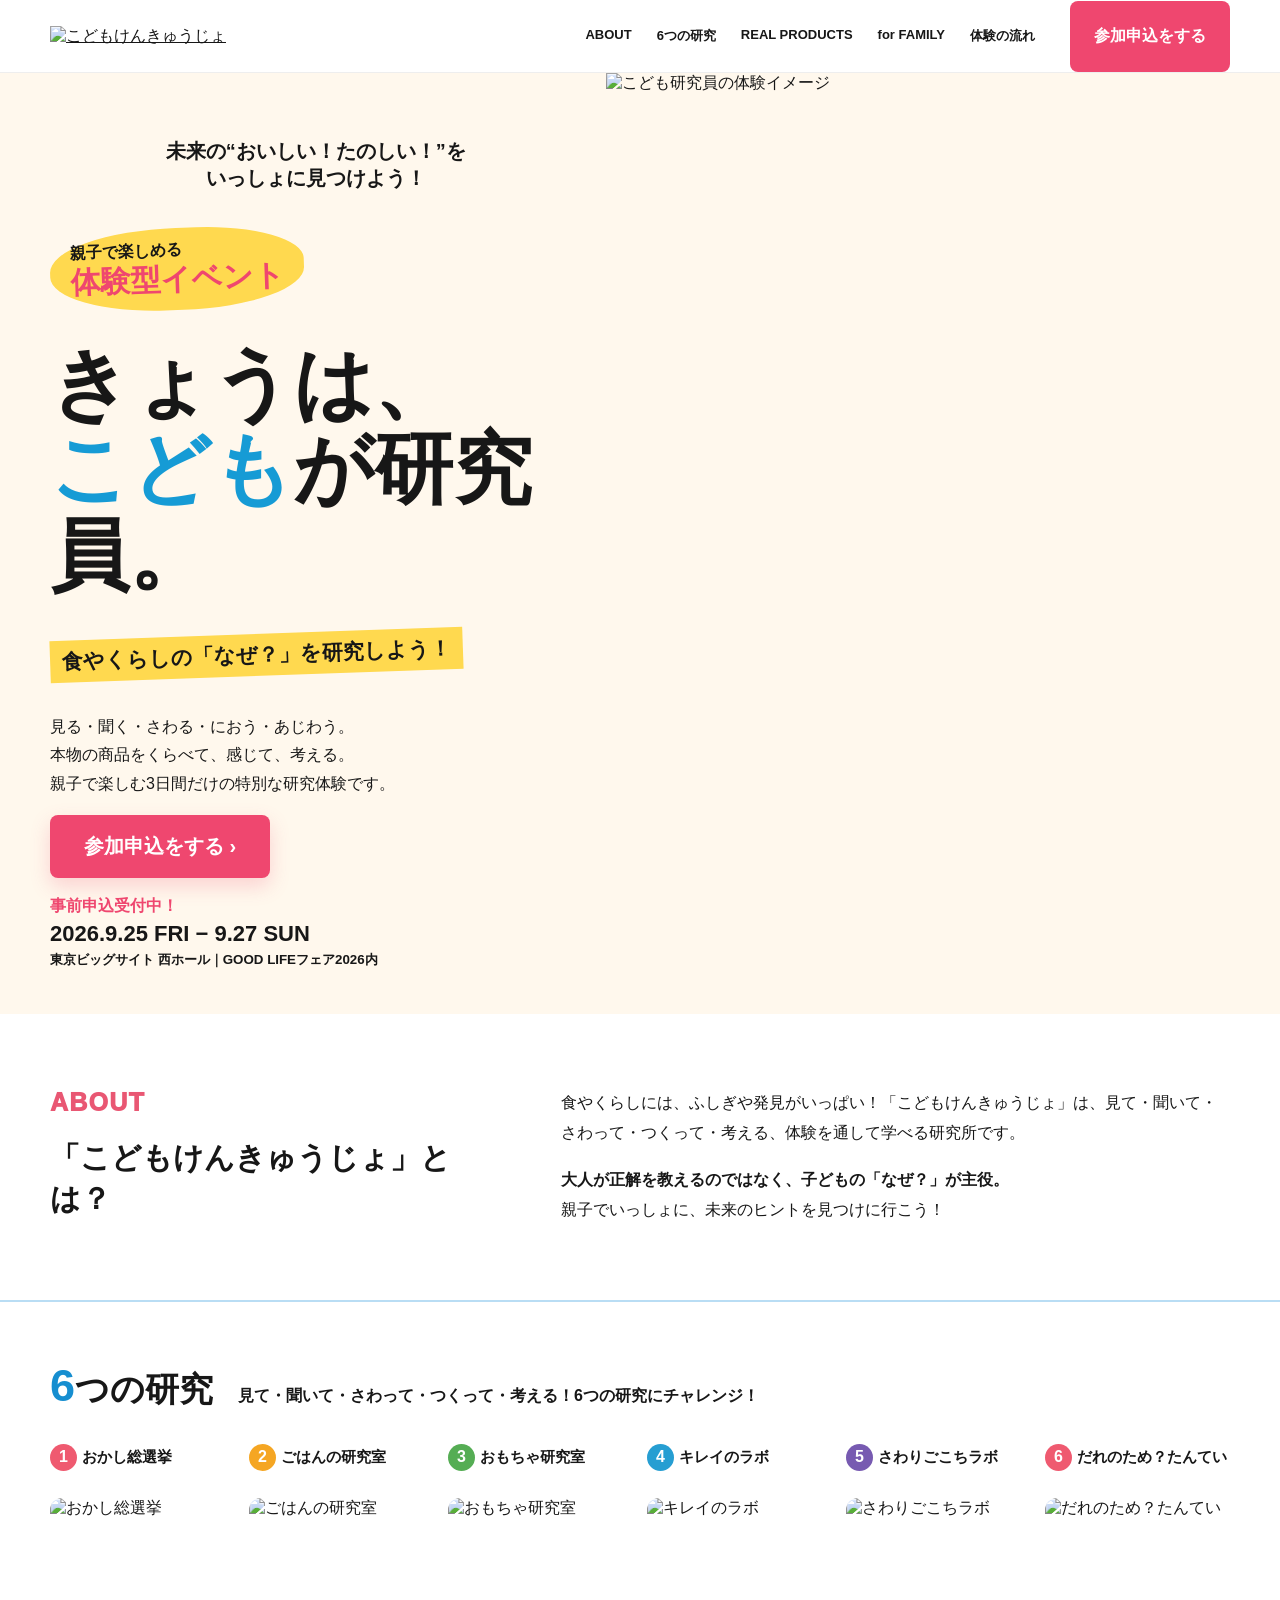
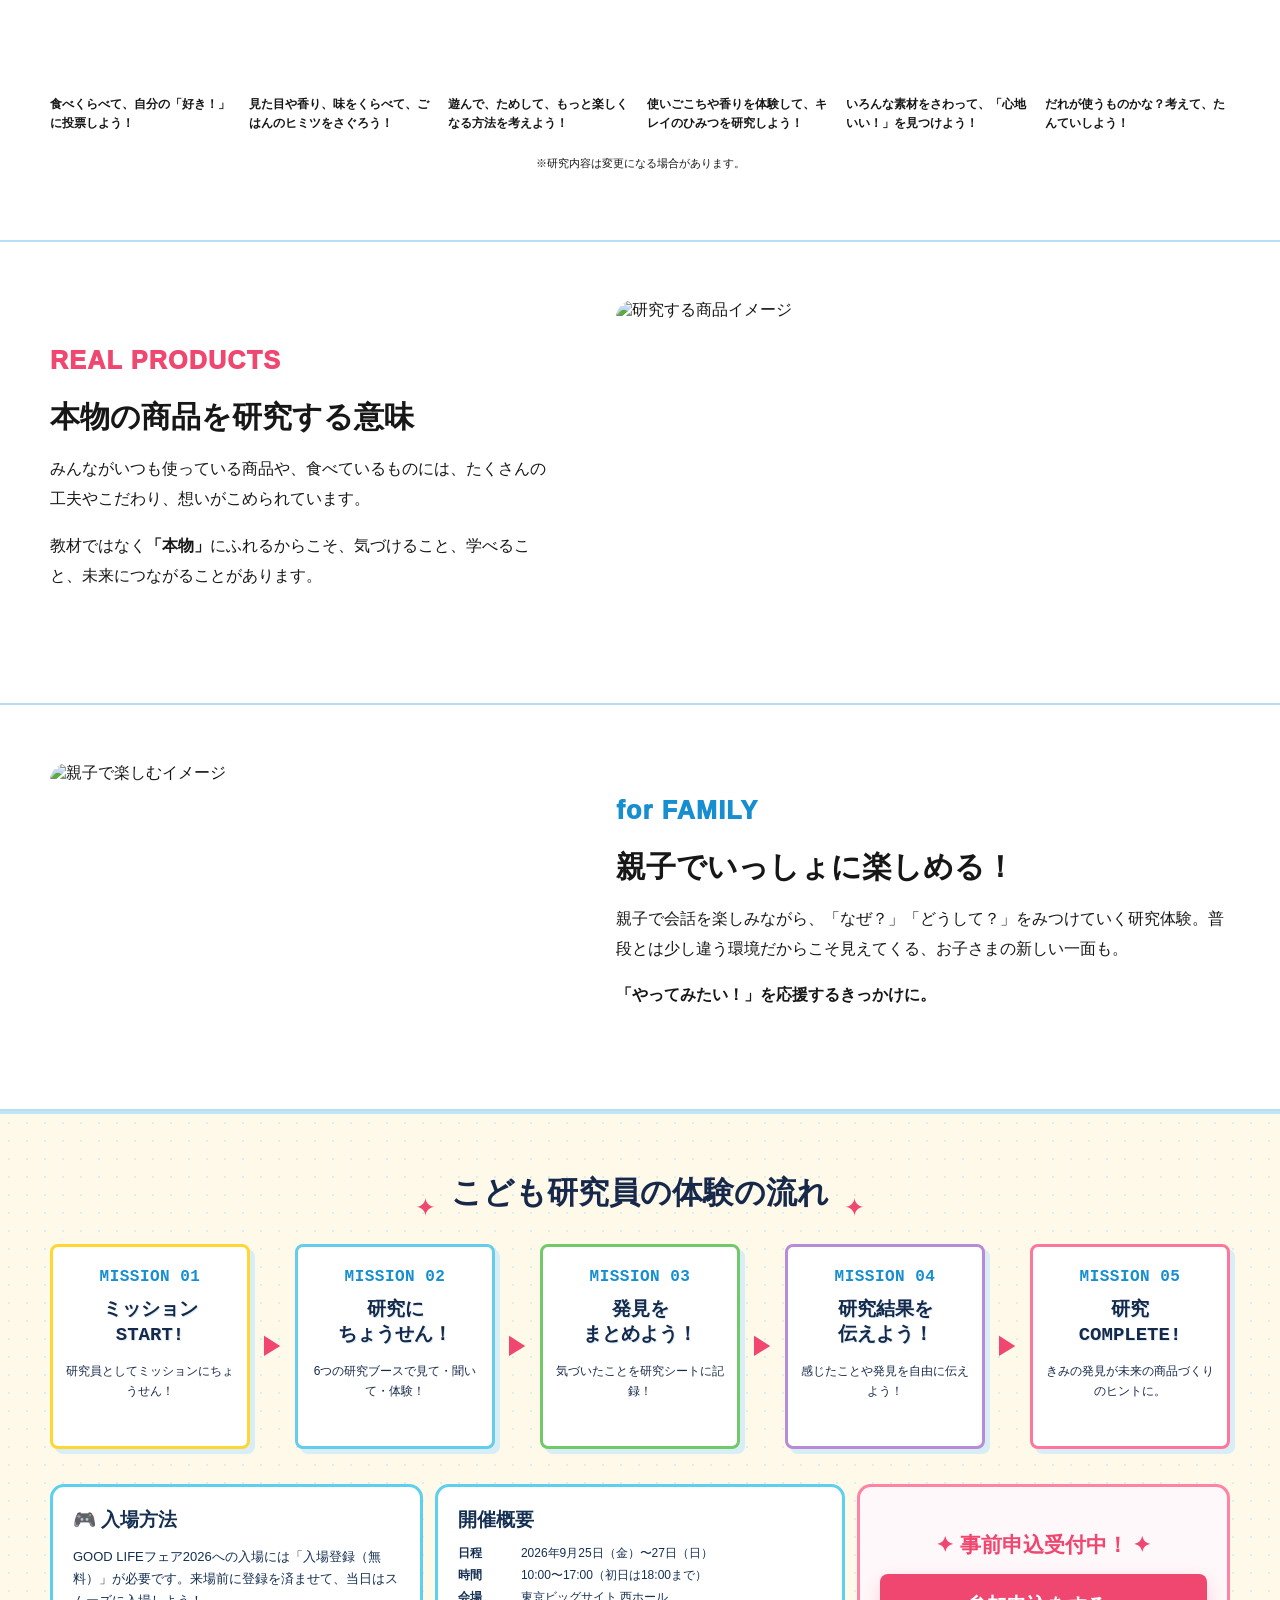
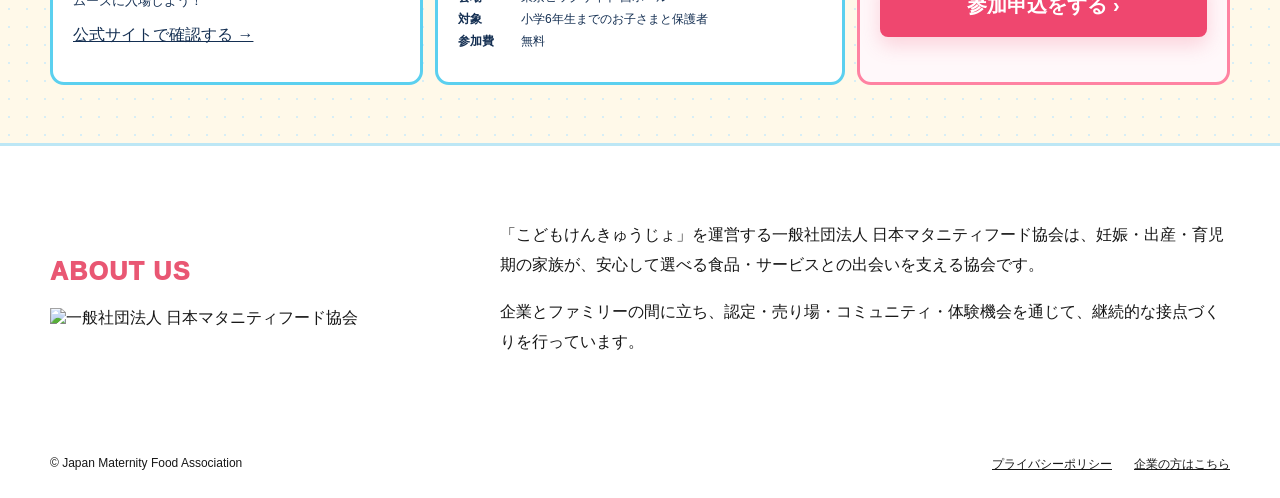
==== commit 1d5e3d9f: "Redirect legacy toc path to family" ====
--- a/toc/index.html
+++ b/toc/index.html
@@ -1 +1 @@
-<!doctype html><html lang="ja"><head><meta charset="utf-8"><meta name="viewport" content="width=device-width,initial-scale=1"><title>食とくらしの こどもけんきゅうじょ｜親子で楽しめる体験型イベント</title><meta name="description" content="子どもが研究員になり、五感で本物の商品を研究する親子向け体験イベント。2026年9月25日〜27日、東京ビッグサイト GOOD LIFEフェア2026内で開催。"><link rel="stylesheet" href="style.css"></head><body><header class="site-header"><div class="wrap header-inner"><a href="#top" class="brand"><img src="../kodomokenkyuujyo_logo.png" alt="こどもけんきゅうじょ"></a><nav><a href="#about">ABOUT</a><a href="#research">6つの研究</a><a href="#real">本物を研究する意味</a><a href="#family">for FAMILY</a><a href="#flow">体験の流れ</a></nav><a class="header-cta" href="https://docs.google.com/forms/d/e/1FAIpQLSdnLVBfQcd1ecZ3Q9A9i4e-ovtwauaMSPsu2T12ci89DFYZhQ/viewform" target="_blank">参加申込をする</a></div></header><main id="top"><section class="hero"><div class="wrap hero-grid"><div class="hero-copy"><p class="hero-kicker">未来の“おいしい！たのしい！”を<br>いっしょに見つけよう！</p><p class="experience-badge">親子で楽しめる<br><strong>体験型イベント</strong></p><h1>きょうは、<br><span>こども</span>が研究員。</h1><p class="hero-lead">食やくらしの「なぜ？」を研究しよう！</p><p>見る・聞く・さわる・におう・あじわう。<br>本物の商品をくらべて、感じて、考える。<br>親子で楽しむ3日間だけの特別な研究体験です。</p><a class="btn primary" href="https://docs.google.com/forms/d/e/1FAIpQLSdnLVBfQcd1ecZ3Q9A9i4e-ovtwauaMSPsu2T12ci89DFYZhQ/viewform" target="_blank">参加申込をする ›</a><div class="hero-date"><b>事前申込受付中！</b><span>2026.9.25 FRI − 9.27 SUN</span><small>東京ビッグサイト 西ホール｜GOOD LIFEフェア2026内</small></div></div><div class="hero-photo"><img src="main-photo.png" alt="こども研究員の体験イメージ"></div></div></section><section class="block about" id="about"><div class="wrap about-grid"><div><p class="label rainbow">ABOUT</p><h2>「こどもけんきゅうじょ」とは？</h2></div><div><p>食やくらしには、ふしぎや発見がいっぱい！「こどもけんきゅうじょ」は、見て・聞いて・さわって・つくって・考える、体験を通して学べる研究所です。</p><p><strong>大人が正解を教えるのではなく、子どもの「なぜ？」が主役。</strong><br>親子でいっしょに、未来のヒントを見つけに行こう！</p></div></div></section><section class="block research" id="research"><div class="wrap"><div class="section-head"><h2><span>6</span>つの研究</h2><p>見て・聞いて・さわって・つくって・考える！6つの研究にチャレンジ！</p></div><div class="research-grid"><article><b class="n n1">1</b><h3>おかし総選挙</h3><div class="photo-placeholder">PHOTO 01</div><p>食べくらべて、自分の「好き！」に投票しよう！</p></article><article><b class="n n2">2</b><h3>ごはんの研究室</h3><div class="photo-placeholder">PHOTO 02</div><p>見た目や香り、味をくらべて、ごはんのヒミツをさぐろう！</p></article><article><b class="n n3">3</b><h3>おもちゃ研究室</h3><div class="photo-placeholder">PHOTO 03</div><p>遊んで、ためして、もっと楽しくなる方法を考えよう！</p></article><article><b class="n n4">4</b><h3>キレイのラボ</h3><div class="photo-placeholder">PHOTO 04</div><p>使いごこちや香りを体験して、キレイのひみつを研究しよう！</p></article><article><b class="n n5">5</b><h3>さわりごこちラボ</h3><div class="photo-placeholder">PHOTO 05</div><p>いろんな素材をさわって、「心地いい！」を見つけよう！</p></article><article><b class="n n6">6</b><h3>だれのため？たんてい</h3><div class="photo-placeholder">PHOTO 06</div><p>だれが使うものかな？考えて、たんていしよう！</p></article></div><p class="note">※研究内容は変更になる場合があります。</p></div></section><section class="feature-row" id="real"><div class="wrap feature-grid"><div class="feature-copy"><p class="label red">REAL PRODUCTS</p><h2>本物の商品を研究する意味</h2><p>みんながいつも使っている商品や、食べているものには、たくさんの工夫やこだわり、想いがこめられています。</p><p>教材ではなく<strong>「本物」</strong>にふれるからこそ、気づけること、学べること、未来につながることがあります。</p></div><div class="wide-placeholder">REAL PRODUCTS PHOTO</div></div></section><section class="feature-row family" id="family"><div class="wrap feature-grid reverse"><div class="feature-copy"><p class="label blue">for FAMILY</p><h2>親子でいっしょに楽しめる！</h2><p>親子で会話を楽しみながら、「なぜ？」「どうして？」をみつけていく研究体験。普段とは少し違う環境だからこそ見えてくる、お子さまの新しい一面も。</p><p><strong>「やってみたい！」を応援するきっかけに。</strong></p></div><div class="wide-placeholder">FAMILY PHOTO</div></div></section><section class="game" id="flow"><div class="wrap"><div class="game-title"><span>✦</span><h2>こども研究員の体験の流れ</h2><span>✦</span></div><div class="game-flow"><article><b>01</b><h3>ミッション<br>START!</h3><p>研究員としてミッションにちょうせん！</p></article><i>▶</i><article><b>02</b><h3>研究に<br>ちょうせん！</h3><p>6つの研究ブースで見て・聞いて・体験！</p></article><i>▶</i><article><b>03</b><h3>発見を<br>まとめよう！</h3><p>気づいたことを研究ノートに記録！</p></article><i>▶</i><article><b>04</b><h3>研究員カードを<br>GET!</h3><p>がんばった証に研究員カードをプレゼント！</p></article><i>▶</i><article><b>05</b><h3>未来の自分へ<br>つなげよう！</h3><p>体験で得たことをこれからの未来へ。</p></article></div><div class="info-grid"><article><h3>🎮 入場方法</h3><p>GOOD LIFEフェア2026への入場には「入場登録（無料）」が必要です。来場前に登録を済ませて、当日はスムーズに入場しよう！</p></article><article><h3>開催概要</h3><dl><div><dt>日程</dt><dd>2026年9月25日（金）〜27日（日）</dd></div><div><dt>時間</dt><dd>10:00〜17:00（初日は18:00まで）</dd></div><div><dt>会場</dt><dd>東京ビッグサイト 西ホール</dd></div><div><dt>対象</dt><dd>小学6年生までのお子さまと保護者</dd></div><div><dt>参加費</dt><dd>無料</dd></div></dl></article><article class="entry-box"><strong>✦ 事前申込受付中！ ✦</strong><a class="btn primary" href="https://docs.google.com/forms/d/e/1FAIpQLSdnLVBfQcd1ecZ3Q9A9i4e-ovtwauaMSPsu2T12ci89DFYZhQ/viewform" target="_blank">参加申込をする ›</a></article></div></div></section><section class="operator"><div class="wrap operator-grid"><div><p class="label rainbow">ABOUT US</p><div class="association-logo">一般社団法人<br><strong>日本マタニティフード協会</strong></div></div><div><p>「こどもけんきゅうじょ」を運営する一般社団法人 日本マタニティフード協会は、妊娠・出産・育児期の家族が、安心して選べる食品・サービスとの出会いを支える協会です。</p><p>企業とファミリーの間に立ち、認定・売り場・コミュニティ・体験機会を通じて、継続的な接点づくりを行っています。</p></div></div></section></main><footer><div class="wrap footer-inner"><span>© Japan Maternity Food Association</span><div><a href="https://maternity-food.org/privacypolicy/" target="_blank">プライバシーポリシー</a><a href="../">企業の方はこちら</a></div></div></footer><a class="mobile-entry" href="https://docs.google.com/forms/d/e/1FAIpQLSdnLVBfQcd1ecZ3Q9A9i4e-ovtwauaMSPsu2T12ci89DFYZhQ/viewform" target="_blank">参加申込をする</a></body></html>+<!doctype html><html lang="ja"><head><meta charset="utf-8"><meta name="viewport" content="width=device-width,initial-scale=1"><meta http-equiv="refresh" content="0; url=../family/"><link rel="canonical" href="../family/"><title>移動します｜こどもけんきゅうじょ</title></head><body><p><a href="../family/">一般参加者向けページへ移動します</a></p></body></html>
